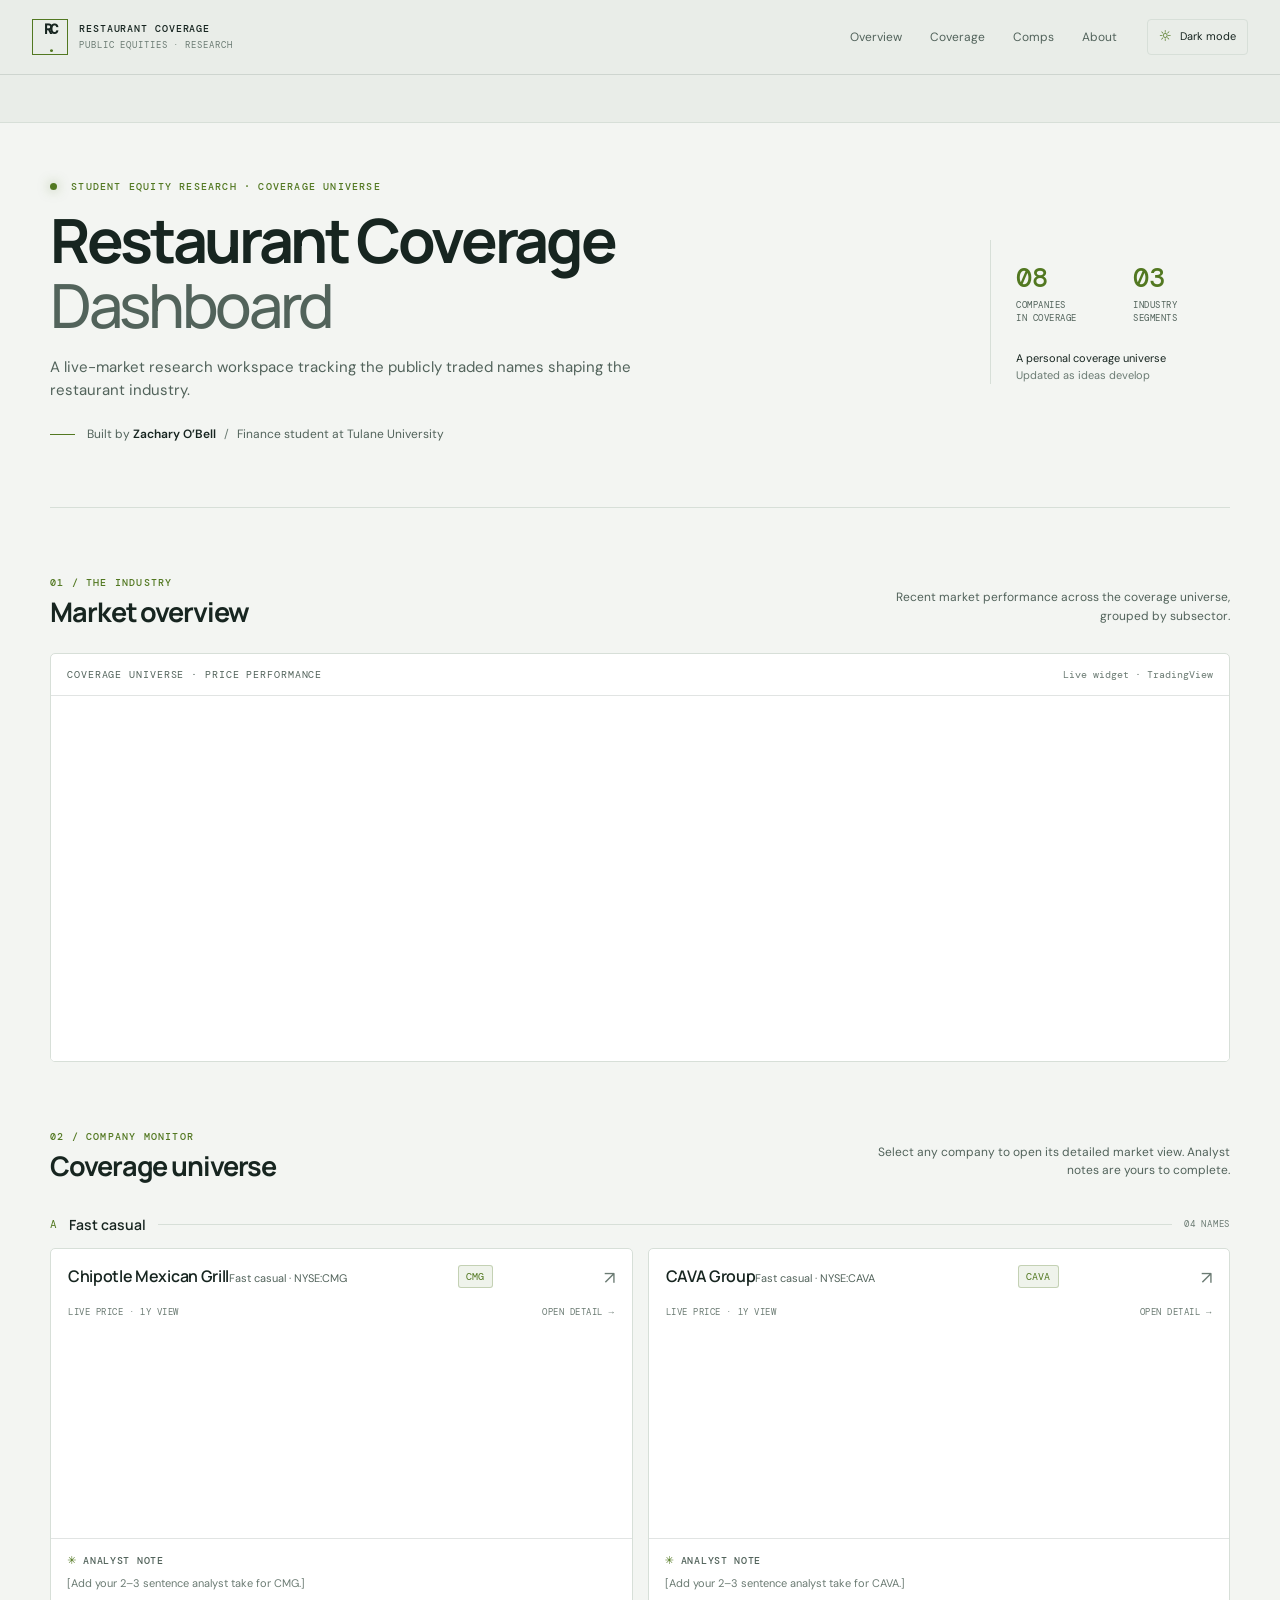
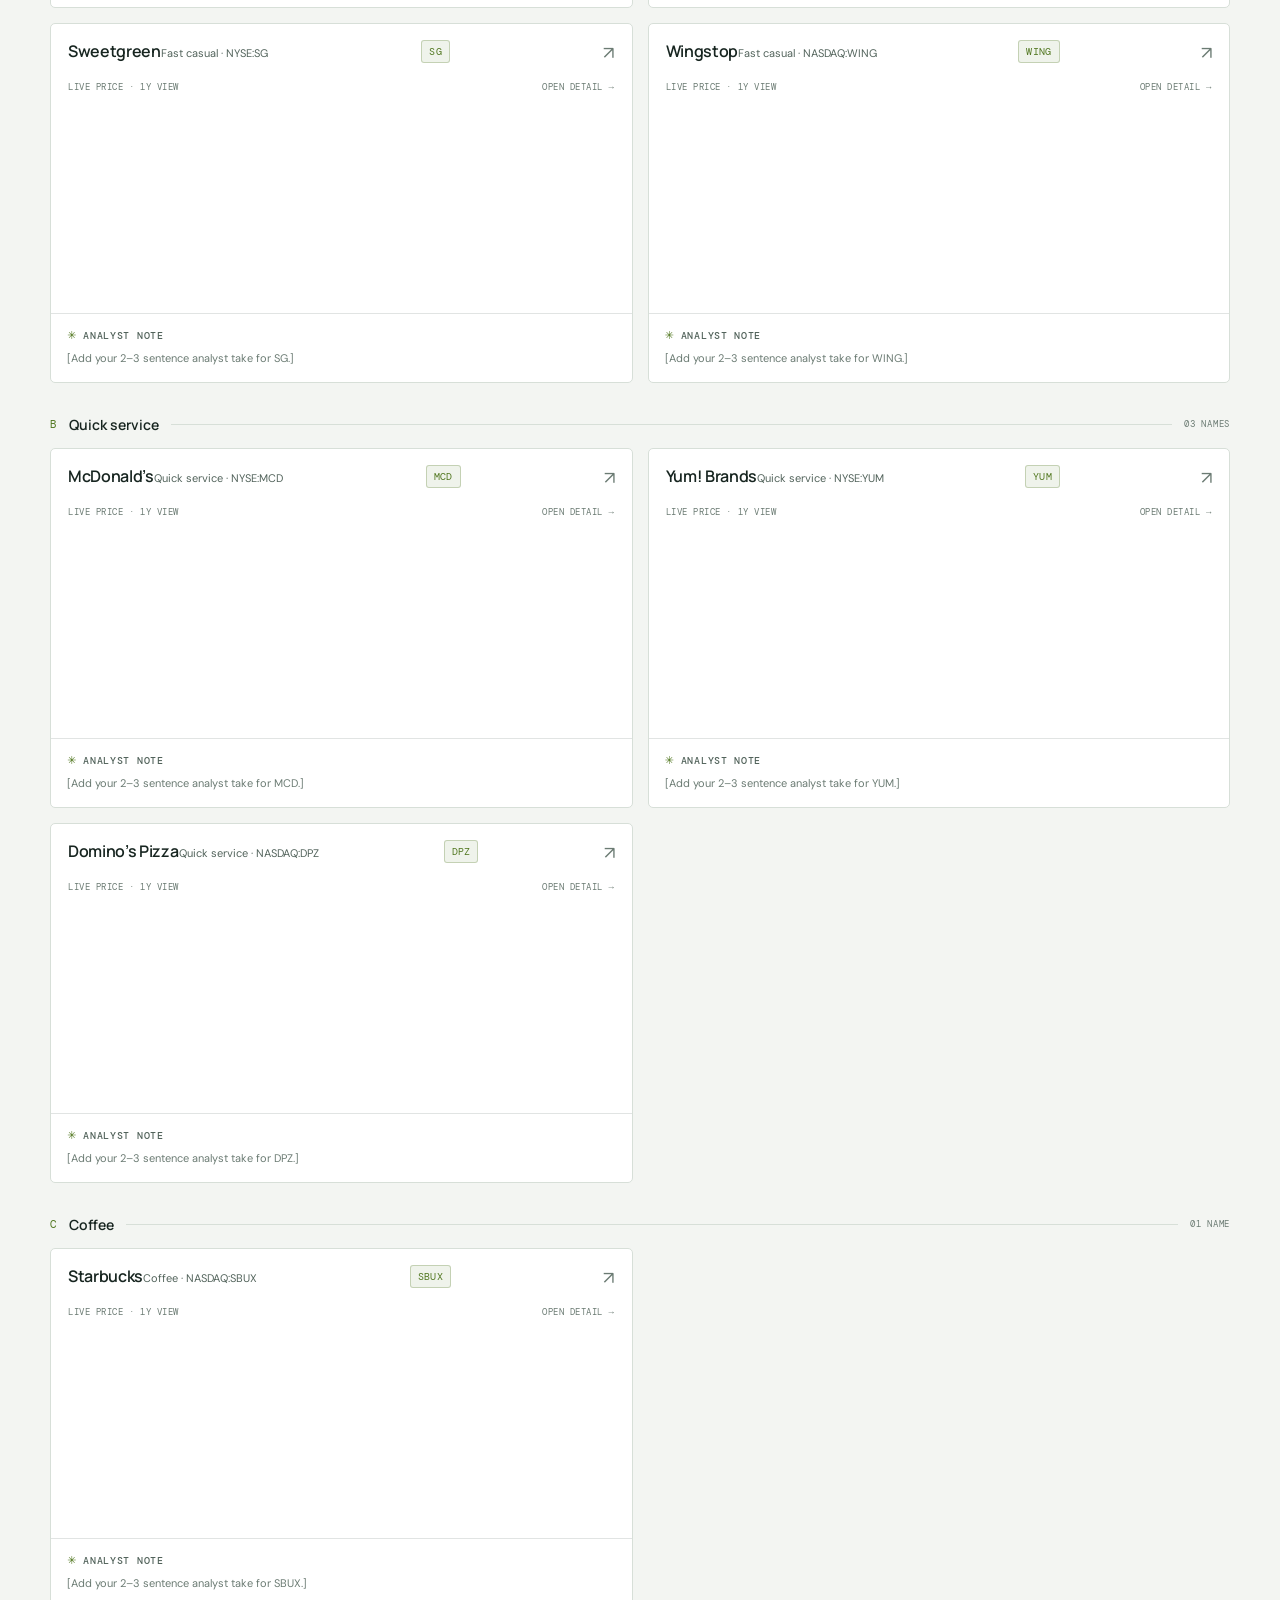
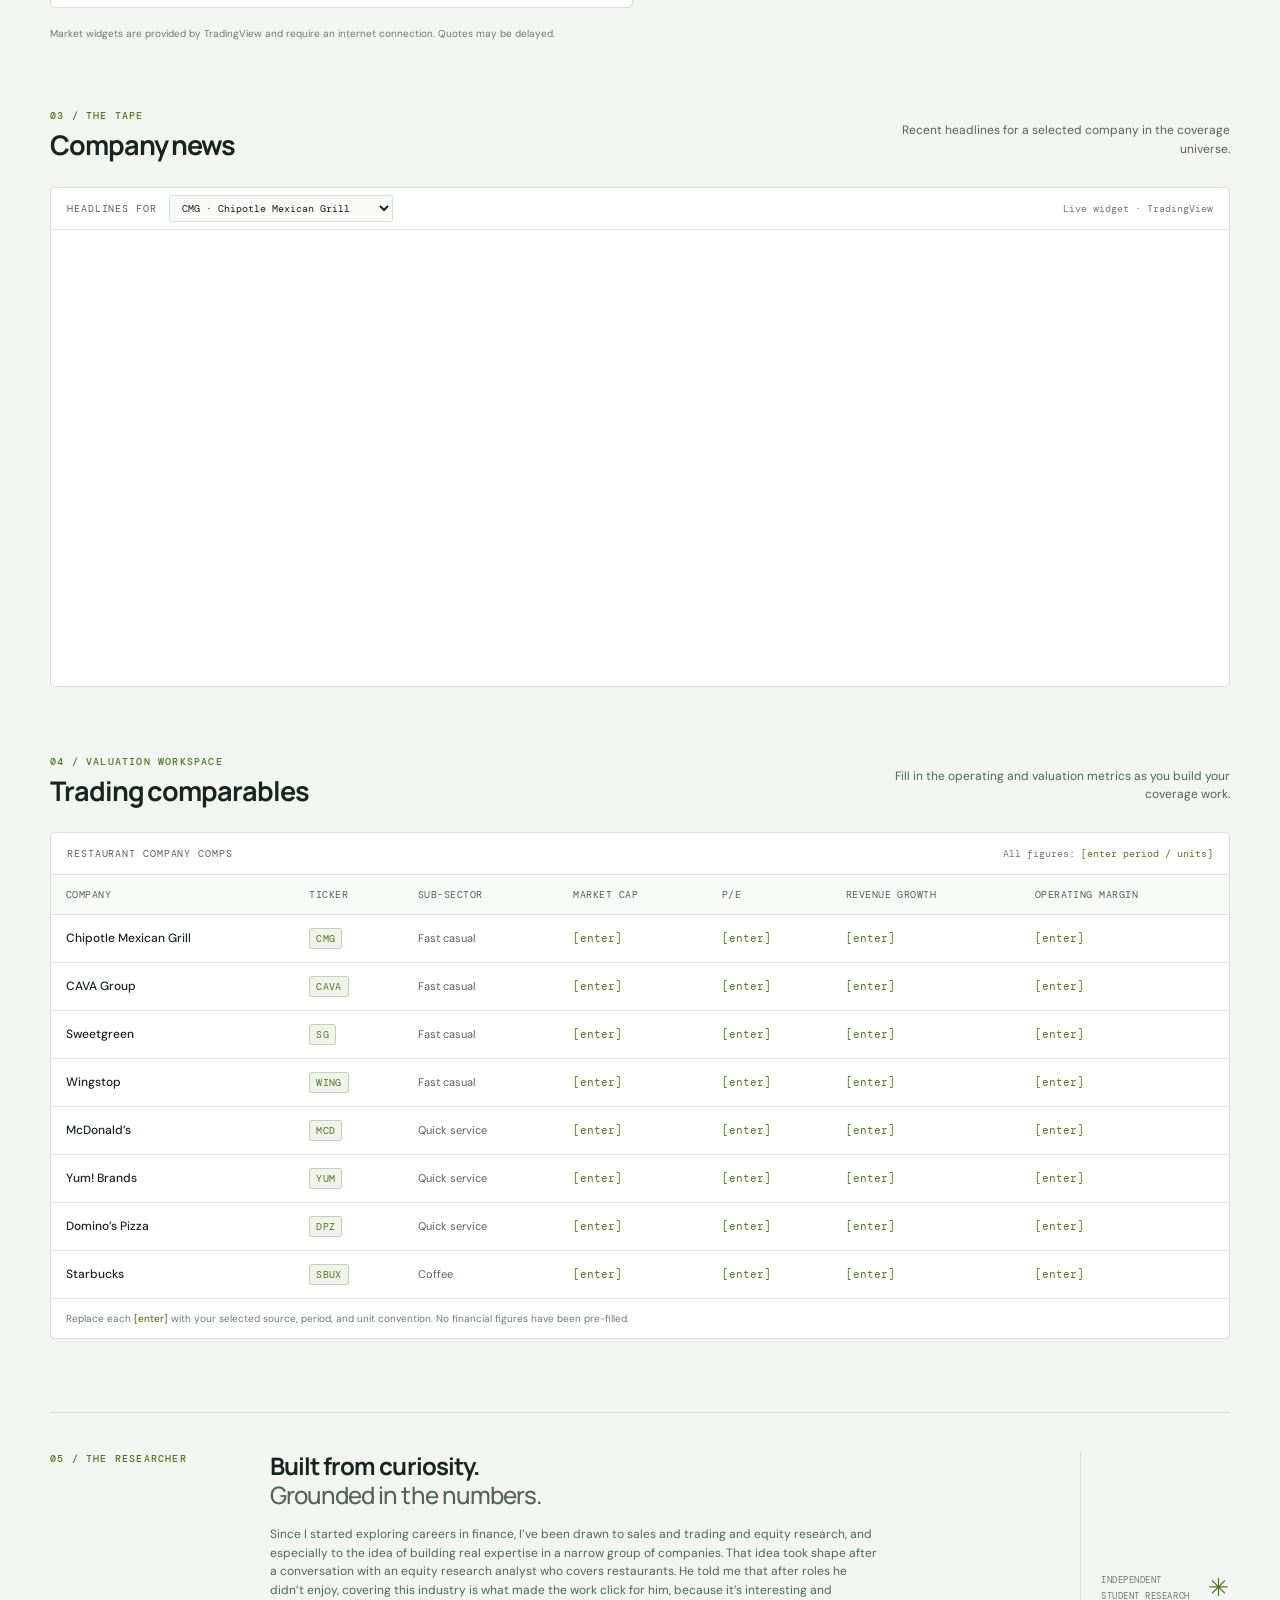
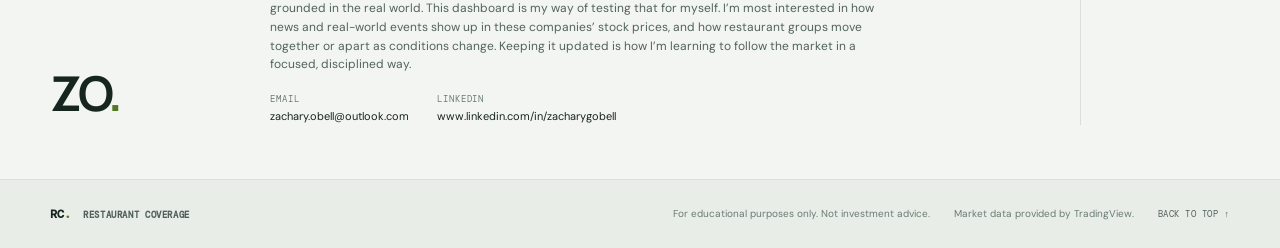
==== index.html @ 13f06a7a "Personalize about section in index.html Updated the about section with a personalized paragraph abou" ====
<!doctype html>
<html lang="en">
<head>
  <meta charset="utf-8">
  <meta name="viewport" content="width=device-width, initial-scale=1">
  <meta name="theme-color" content="#101a24">
  <meta name="description" content="A student-built equity research dashboard following publicly traded restaurant companies.">
  <title>Restaurant Coverage Dashboard | Zachary O'Bell</title>
  <link rel="preconnect" href="https://s3.tradingview.com" crossorigin>
  <link rel="preconnect" href="https://www.tradingview.com" crossorigin>
  <link rel="stylesheet" href="styles.css">
  <script src="script.js" defer></script>
</head>
<body>
  <a class="skip-link" href="#main">Skip to content</a>
  <header class="site-header">
    <div class="header-inner">
      <a class="brand" href="#top" aria-label="Restaurant Coverage Dashboard home">
        <span class="brand-mark" aria-hidden="true">RC<span>.</span></span>
        <span class="brand-copy"><strong>RESTAURANT COVERAGE</strong><small>PUBLIC EQUITIES · RESEARCH</small></span>
      </a>
      <nav class="header-nav" aria-label="Main navigation">
        <a href="#overview">Overview</a>
        <a href="#companies">Coverage</a>
        <a href="#comps">Comps</a>
        <a href="#about">About</a>
      </nav>
      <button class="theme-toggle" id="theme-toggle" type="button" aria-label="Switch to light mode" title="Switch color theme">
        <span class="theme-icon" aria-hidden="true">◐</span><span class="theme-label">Light mode</span>
      </button>
    </div>
    <div class="ticker-band" aria-label="Live market ticker">
      <div class="ticker-embed" id="ticker-tape"></div>
    </div>
  </header>

  <main id="main">
    <section class="hero page-shell" id="top" aria-labelledby="page-title">
      <div class="hero-copy">
        <p class="eyebrow"><span class="live-dot" aria-hidden="true"></span> STUDENT EQUITY RESEARCH · COVERAGE UNIVERSE</p>
        <h1 id="page-title">Restaurant Coverage<br><span>Dashboard</span></h1>
        <p class="hero-description">A live-market research workspace tracking the publicly traded names shaping the restaurant industry.</p>
        <div class="hero-byline"><span class="byline-rule" aria-hidden="true"></span><span>Built by <strong>Zachary O’Bell</strong> <span class="byline-separator">/</span> Finance student at Tulane University</span></div>
      </div>
      <div class="hero-aside" aria-label="Dashboard coverage summary">
        <div class="hero-stat"><span class="stat-value">08</span><span class="stat-label">COMPANIES<br>IN COVERAGE</span></div>
        <div class="hero-stat"><span class="stat-value">03</span><span class="stat-label">INDUSTRY<br>SEGMENTS</span></div>
        <div class="hero-note">A personal coverage universe<br><span>Updated as ideas develop</span></div>
      </div>
    </section>

    <section class="page-shell section-block" id="overview" aria-labelledby="overview-title">
      <div class="section-heading">
        <div><p class="eyebrow">01 / THE INDUSTRY</p><h2 id="overview-title">Market overview</h2></div>
        <p class="section-caption">Recent market performance across the coverage universe, grouped by subsector.</p>
      </div>
      <div class="panel overview-panel">
        <div class="panel-topline"><span class="panel-label">COVERAGE UNIVERSE · PRICE PERFORMANCE</span><span class="panel-meta">Live widget · TradingView</span></div>
        <div class="widget-slot overview-widget" id="market-overview" aria-label="Market performance by restaurant subsector"></div>
      </div>
    </section>

    <section class="page-shell section-block" id="companies" aria-labelledby="companies-title">
      <div class="section-heading">
        <div><p class="eyebrow">02 / COMPANY MONITOR</p><h2 id="companies-title">Coverage universe</h2></div>
        <p class="section-caption">Select any company to open its detailed market view. Analyst notes are yours to complete.</p>
      </div>
      <div class="subsector-heading"><span class="subsector-index">A</span><h3>Fast casual</h3><span class="subsector-line"></span><span class="subsector-count">04 NAMES</span></div>
      <div class="company-grid" id="fast-casual-grid" aria-label="Fast casual companies"></div>
      <div class="subsector-heading"><span class="subsector-index">B</span><h3>Quick service</h3><span class="subsector-line"></span><span class="subsector-count">03 NAMES</span></div>
      <div class="company-grid" id="quick-service-grid" aria-label="Quick service companies"></div>
      <div class="subsector-heading"><span class="subsector-index">C</span><h3>Coffee</h3><span class="subsector-line"></span><span class="subsector-count">01 NAME</span></div>
      <div class="company-grid coffee-grid" id="coffee-grid" aria-label="Coffee companies"></div>
      <p class="widget-disclosure">Market widgets are provided by TradingView and require an internet connection. Quotes may be delayed.</p>
    </section>

    <section class="page-shell section-block" id="news" aria-labelledby="news-title">
      <div class="section-heading">
        <div><p class="eyebrow">03 / THE TAPE</p><h2 id="news-title">Company news</h2></div>
        <p class="section-caption">Recent headlines for a selected company in the coverage universe.</p>
      </div>
      <div class="panel news-panel">
        <div class="panel-topline news-controls">
          <label for="news-symbol" class="panel-label">HEADLINES FOR</label>
          <select id="news-symbol" class="symbol-select" aria-label="Choose a company for news headlines"></select>
          <span class="panel-meta">Live widget · TradingView</span>
        </div>
        <div class="widget-slot news-widget" id="news-timeline" aria-label="Selected company news timeline"></div>
      </div>
    </section>

    <section class="page-shell section-block" id="comps" aria-labelledby="comps-title">
      <div class="section-heading">
        <div><p class="eyebrow">04 / VALUATION WORKSPACE</p><h2 id="comps-title">Trading comparables</h2></div>
        <p class="section-caption">Fill in the operating and valuation metrics as you build your coverage work.</p>
      </div>
      <div class="panel table-panel">
        <div class="panel-topline"><span class="panel-label">RESTAURANT COMPANY COMPS</span><span class="panel-meta">All figures: <strong>[enter period / units]</strong></span></div>
        <div class="table-scroll" tabindex="0" role="region" aria-label="Scrollable trading comparables table">
          <table>
            <caption class="visually-hidden">Restaurant coverage universe trading comparables. Metric cells are placeholders for the analyst to complete.</caption>
            <thead><tr><th scope="col">Company</th><th scope="col">Ticker</th><th scope="col">Sub-sector</th><th scope="col">Market cap</th><th scope="col">P/E</th><th scope="col">Revenue growth</th><th scope="col">Operating margin</th></tr></thead>
            <tbody>
              <tr><th scope="row">Chipotle Mexican Grill</th><td><span class="ticker-pill">CMG</span></td><td>Fast casual</td><td class="entry-cell">[enter]</td><td class="entry-cell">[enter]</td><td class="entry-cell">[enter]</td><td class="entry-cell">[enter]</td></tr>
              <tr><th scope="row">CAVA Group</th><td><span class="ticker-pill">CAVA</span></td><td>Fast casual</td><td class="entry-cell">[enter]</td><td class="entry-cell">[enter]</td><td class="entry-cell">[enter]</td><td class="entry-cell">[enter]</td></tr>
              <tr><th scope="row">Sweetgreen</th><td><span class="ticker-pill">SG</span></td><td>Fast casual</td><td class="entry-cell">[enter]</td><td class="entry-cell">[enter]</td><td class="entry-cell">[enter]</td><td class="entry-cell">[enter]</td></tr>
              <tr><th scope="row">Wingstop</th><td><span class="ticker-pill">WING</span></td><td>Fast casual</td><td class="entry-cell">[enter]</td><td class="entry-cell">[enter]</td><td class="entry-cell">[enter]</td><td class="entry-cell">[enter]</td></tr>
              <tr><th scope="row">McDonald’s</th><td><span class="ticker-pill">MCD</span></td><td>Quick service</td><td class="entry-cell">[enter]</td><td class="entry-cell">[enter]</td><td class="entry-cell">[enter]</td><td class="entry-cell">[enter]</td></tr>
              <tr><th scope="row">Yum! Brands</th><td><span class="ticker-pill">YUM</span></td><td>Quick service</td><td class="entry-cell">[enter]</td><td class="entry-cell">[enter]</td><td class="entry-cell">[enter]</td><td class="entry-cell">[enter]</td></tr>
              <tr><th scope="row">Domino’s Pizza</th><td><span class="ticker-pill">DPZ</span></td><td>Quick service</td><td class="entry-cell">[enter]</td><td class="entry-cell">[enter]</td><td class="entry-cell">[enter]</td><td class="entry-cell">[enter]</td></tr>
              <tr><th scope="row">Starbucks</th><td><span class="ticker-pill">SBUX</span></td><td>Coffee</td><td class="entry-cell">[enter]</td><td class="entry-cell">[enter]</td><td class="entry-cell">[enter]</td><td class="entry-cell">[enter]</td></tr>
            </tbody>
          </table>
        </div>
        <p class="table-footnote">Replace each <strong>[enter]</strong> with your selected source, period, and unit convention. No financial figures have been pre-filled.</p>
      </div>
    </section>

    <section class="page-shell section-block about-section" id="about" aria-labelledby="about-title">
      <div class="about-index"><p class="eyebrow">05 / THE RESEARCHER</p><span class="about-monogram" aria-hidden="true">ZO<span>.</span></span></div>
      <div class="about-copy">
        <h2 id="about-title">Built from curiosity.<br><span>Grounded in the numbers.</span></h2>
        <p class="about-text">Since I started exploring careers in finance, I’ve been drawn to sales and trading and equity research, and especially to the idea of building real expertise in a narrow group of companies. That idea took shape after a conversation with an equity research analyst who covers restaurants. He told me that after roles he didn’t enjoy, covering this industry is what made the work click for him, because it’s interesting and grounded in the real world. This dashboard is my way of testing that for myself. I’m most interested in how news and real-world events show up in these companies’ stock prices, and how restaurant groups move together or apart as conditions change. Keeping it updated is how I’m learning to follow the market in a focused, disciplined way.</p>
        <div class="contact-row"><div><span class="contact-label">EMAIL</span><span class="contact-value">zachary.obell@outlook.com</span></div><div><span class="contact-label">LINKEDIN</span><span class="contact-value">www.linkedin.com/in/zacharygobell</span></div></div>
      </div>
      <div class="about-aside"><span>INDEPENDENT<br>STUDENT RESEARCH</span><span class="aside-cross" aria-hidden="true">✳</span></div>
    </section>
  </main>

  <footer class="site-footer"><div class="page-shell footer-inner"><a class="footer-brand" href="#top">RC<span>.</span> <span>RESTAURANT COVERAGE</span></a><p>For educational purposes only. Not investment advice.</p><p>Market data provided by TradingView.</p><a class="back-top" href="#top">BACK TO TOP ↑</a></div></footer>

  <dialog class="company-dialog" id="company-dialog" aria-labelledby="dialog-title">
    <div class="dialog-header"><div><p class="eyebrow" id="dialog-eyebrow">COMPANY DETAIL</p><h2 id="dialog-title">Company detail</h2><p class="dialog-subtitle" id="dialog-subtitle"></p></div><button class="dialog-close" id="dialog-close" type="button" aria-label="Close company details">×</button></div>
    <div class="dialog-content"><section class="dialog-chart panel" aria-label="Advanced chart"><div class="panel-topline"><span class="panel-label">ADVANCED CHART</span><span class="panel-meta">TradingView</span></div><div class="widget-slot" id="detail-chart"></div></section>
      <div class="detail-widget-grid"><section class="panel detail-panel" aria-label="Company profile"><div class="panel-topline"><span class="panel-label">COMPANY PROFILE</span></div><div class="widget-slot" id="detail-profile"></div></section><section class="panel detail-panel" aria-label="Fundamental data"><div class="panel-topline"><span class="panel-label">FUNDAMENTAL DATA</span></div><div class="widget-slot" id="detail-fundamentals"></div></section></div>
      <section class="analyst-note detail-note"><div class="note-heading"><span class="note-icon" aria-hidden="true">✳</span><h3>Analyst note</h3></div><p class="detail-note-text">[Your 2–3 sentence analyst take will appear here. Replace this placeholder in the company card template in script.js.]</p></section>
    </div>
  </dialog>
</body>
</html>
---- styles.css ----
@import url('https://fonts.googleapis.com/css2?family=DM+Mono:wght@400;500&family=DM+Sans:wght@400;500;600;700&family=Manrope:wght@400;500;600;700;800&display=swap');

:root {
  color-scheme: dark;
  --page: #101a24;
  --page-deep: #0c141c;
  --surface: #172430;
  --surface-raised: #1b2a37;
  --surface-soft: #1d2b37;
  --line: #2a3a47;
  --line-soft: rgba(159, 179, 193, .15);
  --text: #e8edf0;
  --muted: #9aabb7;
  --faint: #71838f;
  --accent: #c4e27a;
  --accent-ink: #17200c;
  --teal: #7dc8b6;
  --shadow: 0 18px 50px rgba(0,0,0,.2);
  --mono: 'DM Mono', ui-monospace, SFMono-Regular, Menlo, monospace;
  --sans: 'DM Sans', system-ui, sans-serif;
  --display: 'Manrope', var(--sans);
}
:root[data-theme='light'] {
  color-scheme: light;
  --page: #f3f5f2;
  --page-deep: #e9ede8;
  --surface: #ffffff;
  --surface-raised: #f8faf8;
  --surface-soft: #eef2ed;
  --line: #d7dfd8;
  --line-soft: rgba(47, 68, 61, .14);
  --text: #172520;
  --muted: #52635b;
  --faint: #6b7b73;
  --accent: #527821;
  --accent-ink: #fff;
  --teal: #2f7867;
  --shadow: 0 16px 40px rgba(32, 50, 39, .09);
}
* { box-sizing: border-box; }
html { scroll-behavior: smooth; scroll-padding-top: 85px; }
body { margin: 0; background: var(--page); color: var(--text); font-family: var(--sans); font-size: 15px; line-height: 1.55; -webkit-font-smoothing: antialiased; transition: background-color .22s ease, color .22s ease; }
a { color: inherit; }
button, select { font: inherit; }
button:focus-visible, a:focus-visible, select:focus-visible, .table-scroll:focus-visible { outline: 2px solid var(--accent); outline-offset: 3px; }
.skip-link { position: fixed; z-index: 20; top: 8px; left: 8px; padding: 10px 14px; transform: translateY(-150%); background: var(--accent); color: var(--accent-ink); border-radius: 4px; }
.skip-link:focus { transform: none; }
.page-shell { width: min(1180px, calc(100% - 64px)); margin-inline: auto; }
.site-header { position: relative; z-index: 2; background: var(--page-deep); border-bottom: 1px solid var(--line); }
.header-inner { width: min(1320px, calc(100% - 64px)); height: 74px; margin: auto; display: flex; align-items: center; gap: 30px; }
.brand { display: flex; align-items: center; gap: 11px; text-decoration: none; min-width: 240px; }
.brand-mark { display: grid; place-items: center; width: 36px; height: 36px; border: 1px solid var(--accent); color: var(--text); font: 700 14px var(--mono); letter-spacing: -2px; }
.brand-mark span, .footer-brand > span:first-child { color: var(--accent); }
.brand-copy { display: grid; gap: 2px; font-family: var(--mono); font-size: 10px; letter-spacing: .09em; }
.brand-copy strong { font-weight: 500; color: var(--text); }
.brand-copy small { color: var(--faint); font-size: 9px; }
.header-nav { margin-left: auto; display: flex; align-items: center; gap: 28px; }
.header-nav a { text-decoration: none; color: var(--muted); font-size: 12px; transition: color .18s; }
.header-nav a:hover { color: var(--accent); }
.theme-toggle { display: inline-flex; align-items: center; gap: 8px; border: 1px solid var(--line); background: transparent; color: var(--text); border-radius: 4px; padding: 8px 11px; font-size: 11px; cursor: pointer; white-space: nowrap; }
.theme-toggle:hover { border-color: var(--accent); }
.theme-icon { color: var(--accent); font-size: 15px; line-height: 1; }
.ticker-band { min-height: 48px; border-top: 1px solid var(--line-soft); overflow: hidden; }
.ticker-embed { width: min(1320px, 100%); min-height: 46px; margin: auto; }
.hero { min-height: 385px; display: flex; align-items: center; justify-content: space-between; gap: 45px; padding-block: 55px 61px; border-bottom: 1px solid var(--line); }
.hero-copy { max-width: 710px; }
.eyebrow { margin: 0 0 14px; color: var(--accent); font: 500 10px var(--mono); letter-spacing: .12em; }
.live-dot { display: inline-block; width: 7px; height: 7px; margin-right: 7px; border-radius: 50%; background: var(--accent); box-shadow: 0 0 12px color-mix(in srgb, var(--accent) 50%, transparent); }
h1, h2, h3, p { margin-top: 0; }
h1 { margin-bottom: 18px; font: 700 clamp(38px, 5vw, 61px)/1.07 var(--display); letter-spacing: -.055em; }
h1 span, .about-copy h2 span { color: var(--muted); font-weight: 500; }
.hero-description { max-width: 590px; margin-bottom: 23px; color: var(--muted); font-size: 15px; }
.hero-byline { display: flex; align-items: center; gap: 12px; color: var(--muted); font-size: 12px; }
.hero-byline strong { color: var(--text); font-weight: 600; }
.byline-rule { width: 25px; height: 1px; background: var(--accent); }
.byline-separator { padding-inline: 5px; color: var(--faint); }
.hero-aside { width: 240px; flex: 0 0 240px; display: grid; grid-template-columns: 1fr 1fr; gap: 18px 20px; padding: 20px 0 0 25px; border-left: 1px solid var(--line); }
.hero-stat { display: grid; gap: 4px; }
.stat-value { font: 500 27px var(--mono); color: var(--accent); }
.stat-label { color: var(--muted); font: 9px/1.5 var(--mono); letter-spacing: .06em; }
.hero-note { grid-column: 1 / -1; margin-top: 6px; color: var(--text); font-size: 11px; }
.hero-note span { color: var(--faint); }
.section-block { padding-block: 68px 0; }
.section-heading { display: flex; justify-content: space-between; align-items: end; gap: 30px; margin-bottom: 25px; }
.section-heading .eyebrow { margin-bottom: 7px; }
h2 { margin-bottom: 0; font: 700 27px/1.2 var(--display); letter-spacing: -.04em; }
.section-caption { max-width: 380px; margin: 0 0 3px; color: var(--muted); font-size: 12px; text-align: right; }
.panel { background: var(--surface); border: 1px solid var(--line); border-radius: 5px; overflow: hidden; }
.panel-topline { min-height: 42px; display: flex; align-items: center; justify-content: space-between; gap: 12px; padding: 0 16px; border-bottom: 1px solid var(--line-soft); }
.panel-label { color: var(--muted); font: 10px var(--mono); letter-spacing: .09em; }
.panel-meta { color: var(--faint); font: 10px var(--mono); }
.panel-meta strong { color: var(--accent); font-weight: 400; }
.widget-slot { min-width: 0; background: var(--surface); }
.overview-widget { min-height: 365px; }
.tradingview-widget-container { width: 100%; }
.tradingview-widget-container__widget { width: 100%; }
.subsector-heading { display: flex; align-items: center; gap: 12px; margin: 32px 0 14px; }
.subsector-heading h3 { margin: 0; font: 600 14px var(--display); }
.subsector-index { color: var(--accent); font: 11px var(--mono); }
.subsector-line { height: 1px; flex: 1; background: var(--line); }
.subsector-count { color: var(--faint); font: 9px var(--mono); letter-spacing: .08em; }
.company-grid { display: grid; grid-template-columns: repeat(2, minmax(0, 1fr)); gap: 15px; }
.company-card { min-width: 0; background: var(--surface); border: 1px solid var(--line); border-radius: 5px; transition: border-color .2s, transform .2s, box-shadow .2s; }
.company-card:hover { border-color: color-mix(in srgb, var(--accent) 55%, var(--line)); transform: translateY(-2px); box-shadow: var(--shadow); }
.company-open { display: block; width: 100%; padding: 16px 17px 0; border: 0; background: transparent; color: inherit; text-align: left; cursor: pointer; }
.card-head { display: flex; align-items: start; justify-content: space-between; gap: 14px; }
.company-name { margin: 0 0 4px; font: 600 16px var(--display); letter-spacing: -.02em; }
.card-meta { color: var(--muted); font-size: 11px; }
.ticker-pill { display: inline-flex; padding: 4px 7px; color: var(--accent); background: color-mix(in srgb, var(--accent) 9%, transparent); border: 1px solid color-mix(in srgb, var(--accent) 27%, transparent); border-radius: 3px; font: 10px var(--mono); letter-spacing: .03em; }
.card-chevron { color: var(--faint); font-size: 18px; transition: color .15s, transform .15s; }
.company-open:hover .card-chevron { color: var(--accent); transform: translateX(3px); }
.card-chart-label { display: flex; justify-content: space-between; margin: 13px 0 0; color: var(--faint); font: 9px var(--mono); letter-spacing: .06em; }
.mini-chart { height: 220px; padding: 0 8px; }
.mini-chart .tradingview-widget-container,
.mini-chart .tradingview-widget-container__widget { width: 100%; height: 100%; }
@media (max-width: 640px) { .mini-chart { height: 200px !important; } }
.analyst-note { padding: 13px 16px 15px; border-top: 1px solid var(--line-soft); }
.note-heading { display: flex; align-items: center; gap: 7px; margin-bottom: 6px; }
.note-heading h3 { margin: 0; color: var(--muted); font: 500 10px var(--mono); letter-spacing: .07em; text-transform: uppercase; }
.note-icon { color: var(--accent); font-size: 11px; }
.analyst-note p { margin: 0; color: var(--faint); font-size: 11px; line-height: 1.55; }
.coffee-grid { grid-template-columns: minmax(0, calc((100% - 15px) / 2)); }
.widget-disclosure { margin: 18px 0 0; color: var(--faint); font-size: 10px; }
.news-panel { min-height: 500px; }
.news-controls { justify-content: flex-start; }
.symbol-select { padding: 5px 26px 5px 8px; border: 1px solid var(--line); border-radius: 3px; color: var(--text); background: var(--surface-raised); font: 10px var(--mono); }
.news-controls .panel-meta { margin-left: auto; }
.news-widget { min-height: 450px; }
.table-panel { overflow: hidden; }
.table-scroll { overflow-x: auto; overscroll-behavior-inline: contain; }
table { width: 100%; min-width: 820px; border-collapse: collapse; text-align: left; }
thead { background: var(--surface-raised); }
th, td { padding: 13px 15px; border-bottom: 1px solid var(--line-soft); white-space: nowrap; }
thead th { color: var(--muted); font: 10px var(--mono); letter-spacing: .045em; text-transform: uppercase; }
tbody th { font-size: 12px; font-weight: 500; }
tbody td { color: var(--muted); font-size: 11px; }
tbody tr:last-child th, tbody tr:last-child td { border-bottom: 0; }
tbody tr:hover { background: color-mix(in srgb, var(--accent) 4%, transparent); }
td .ticker-pill { padding: 3px 6px; }
.entry-cell { color: var(--accent) !important; font: 11px var(--mono) !important; }
.table-footnote { margin: 0; padding: 12px 15px; border-top: 1px solid var(--line-soft); color: var(--faint); font-size: 10px; }
.table-footnote strong { color: var(--accent); font-weight: 500; }
.about-section { display: grid; grid-template-columns: 180px minmax(0, 1fr) 150px; align-items: center; gap: 40px; margin-top: 73px; padding-block: 39px 54px; border-top: 1px solid var(--line); }
.about-index { align-self: stretch; display: flex; flex-direction: column; justify-content: space-between; }
.about-index .eyebrow { white-space: nowrap; }
.about-monogram { color: var(--text); font: 700 48px var(--display); letter-spacing: -.08em; }
.about-monogram span { color: var(--accent); }
.about-copy h2 { margin: 0 0 15px; font-size: 24px; }
.about-text { max-width: 610px; margin-bottom: 19px; color: var(--muted); font-size: 12px; }
.contact-row { display: flex; flex-wrap: wrap; gap: 28px; }
.contact-row > div { display: grid; gap: 3px; }
.contact-label { color: var(--faint); font: 9px var(--mono); letter-spacing: .1em; }
.contact-value { color: var(--text); font-size: 11px; }
.about-aside { display: flex; align-items: center; justify-content: space-between; gap: 10px; height: 100%; padding-left: 20px; border-left: 1px solid var(--line); color: var(--faint); font: 9px/1.7 var(--mono); letter-spacing: .06em; }
.aside-cross { color: var(--accent); font-size: 25px; }
.site-footer { background: var(--page-deep); border-top: 1px solid var(--line); }
.footer-inner { min-height: 68px; display: flex; align-items: center; gap: 24px; }
.footer-inner p { margin: 0; color: var(--faint); font-size: 10px; }
.footer-brand { margin-right: auto; color: var(--text); text-decoration: none; font: 600 12px var(--mono); }
.footer-brand > span:last-child { margin-left: 5px; color: var(--muted); font-size: 9px; letter-spacing: .07em; }
.back-top { color: var(--muted); text-decoration: none; font: 9px var(--mono); letter-spacing: .06em; }
.back-top:hover { color: var(--accent); }
.company-dialog { width: min(1100px, calc(100% - 32px)); max-width: none; max-height: min(92vh, 1050px); padding: 0; border: 1px solid var(--line); border-radius: 7px; color: var(--text); background: var(--page); box-shadow: 0 30px 100px rgba(0,0,0,.55); }
.company-dialog::backdrop { background: rgba(4, 9, 13, .78); backdrop-filter: blur(3px); }
.dialog-header { position: sticky; top: 0; z-index: 2; display: flex; justify-content: space-between; align-items: start; padding: 22px 25px 17px; background: var(--page-deep); border-bottom: 1px solid var(--line); }
.dialog-header .eyebrow { margin-bottom: 5px; }
.dialog-header h2 { font-size: 23px; }
.dialog-subtitle { margin: 4px 0 0; color: var(--muted); font-size: 11px; }
.dialog-close { width: 34px; height: 34px; border: 1px solid var(--line); border-radius: 4px; background: transparent; color: var(--text); font-size: 23px; cursor: pointer; }
.dialog-close:hover { color: var(--accent); border-color: var(--accent); }
.dialog-content { padding: 18px 22px 25px; }
.dialog-chart { margin-bottom: 14px; }
.dialog-chart .widget-slot { min-height: 500px; }
.detail-widget-grid { display: grid; grid-template-columns: 1fr 1fr; gap: 14px; }
.detail-panel { min-height: 320px; }
.detail-panel .widget-slot { min-height: 275px; }
.detail-note { margin-top: 14px; background: var(--surface); border: 1px solid var(--line); border-radius: 4px; }
.visually-hidden { position: absolute !important; width: 1px; height: 1px; padding: 0; margin: -1px; overflow: hidden; clip: rect(0,0,0,0); white-space: nowrap; border: 0; }
@media (max-width: 800px) {
  .header-inner { width: calc(100% - 36px); gap: 14px; }
  .brand { min-width: auto; }
  .header-nav { gap: 15px; }
  .header-nav a { font-size: 11px; }
  .theme-label { display: none; }
  .hero { min-height: 340px; }
  .hero-aside { width: 190px; flex-basis: 190px; padding-left: 17px; }
  .about-section { grid-template-columns: 130px minmax(0, 1fr); gap: 25px; }
  .about-aside { display: none; }
  .footer-inner { flex-wrap: wrap; gap: 8px 18px; padding-block: 15px; }
  .footer-brand { flex-basis: 100%; }
}
@media (max-width: 580px) {
  html { scroll-padding-top: 20px; }
  .page-shell { width: calc(100% - 36px); }
  .header-inner { height: auto; min-height: 67px; flex-wrap: wrap; padding-block: 11px; }
  .brand-copy { font-size: 9px; }
  .brand-copy small { font-size: 8px; }
  .header-nav { order: 3; width: 100%; margin: 0; justify-content: space-between; gap: 8px; }
  .header-nav a { font-size: 10px; }
  .theme-toggle { margin-left: auto; padding: 7px 9px; }
  .ticker-band { min-height: 44px; }
  .hero { display: block; padding-block: 46px 38px; }
  .hero-description { font-size: 13px; }
  .hero-byline { align-items: start; font-size: 10px; }
  .hero-aside { width: 100%; display: flex; align-items: center; gap: 26px; margin-top: 29px; padding: 15px 0 0; border-left: 0; border-top: 1px solid var(--line); }
  .stat-value { font-size: 22px; }
  .stat-label { font-size: 8px; }
  .hero-note { margin: 0 0 0 auto; text-align: right; font-size: 10px; }
  .section-block { padding-top: 51px; }
  .section-heading { display: block; margin-bottom: 19px; }
  .section-heading h2 { font-size: 24px; }
  .section-caption { margin-top: 9px; text-align: left; font-size: 11px; }
  .panel-topline { padding-inline: 11px; }
  .panel-meta { font-size: 9px; }
  .overview-widget { min-height: 330px; }
  .company-grid { grid-template-columns: minmax(0, 1fr); gap: 12px; }
  .coffee-grid { grid-template-columns: minmax(0, 1fr); }
  .subsector-heading { margin-top: 26px; }
  .company-open { padding-inline: 13px; }
  .analyst-note { padding-inline: 13px; }
  .news-controls { flex-wrap: wrap; padding-block: 8px; }
  .news-controls .panel-meta { display: none; }
  .about-section { grid-template-columns: 1fr; gap: 13px; margin-top: 54px; padding-top: 29px; }
  .about-index { display: block; }
  .about-monogram { display: none; }
  .about-copy h2 { font-size: 22px; }
  .contact-row { gap: 20px; }
  .footer-inner { width: calc(100% - 36px); }
  .footer-inner p { flex-basis: 100%; }
  .back-top { margin-top: 5px; }
  .dialog-header { padding: 16px; }
  .dialog-content { padding: 12px; }
  .dialog-chart .widget-slot { min-height: 420px; }
  .detail-widget-grid { grid-template-columns: 1fr; }
  .detail-panel { min-height: 280px; }
}
@media (prefers-reduced-motion: reduce) {
  *, *::before, *::after { scroll-behavior: auto !important; animation-duration: .01ms !important; animation-iteration-count: 1 !important; transition-duration: .01ms !important; }
}
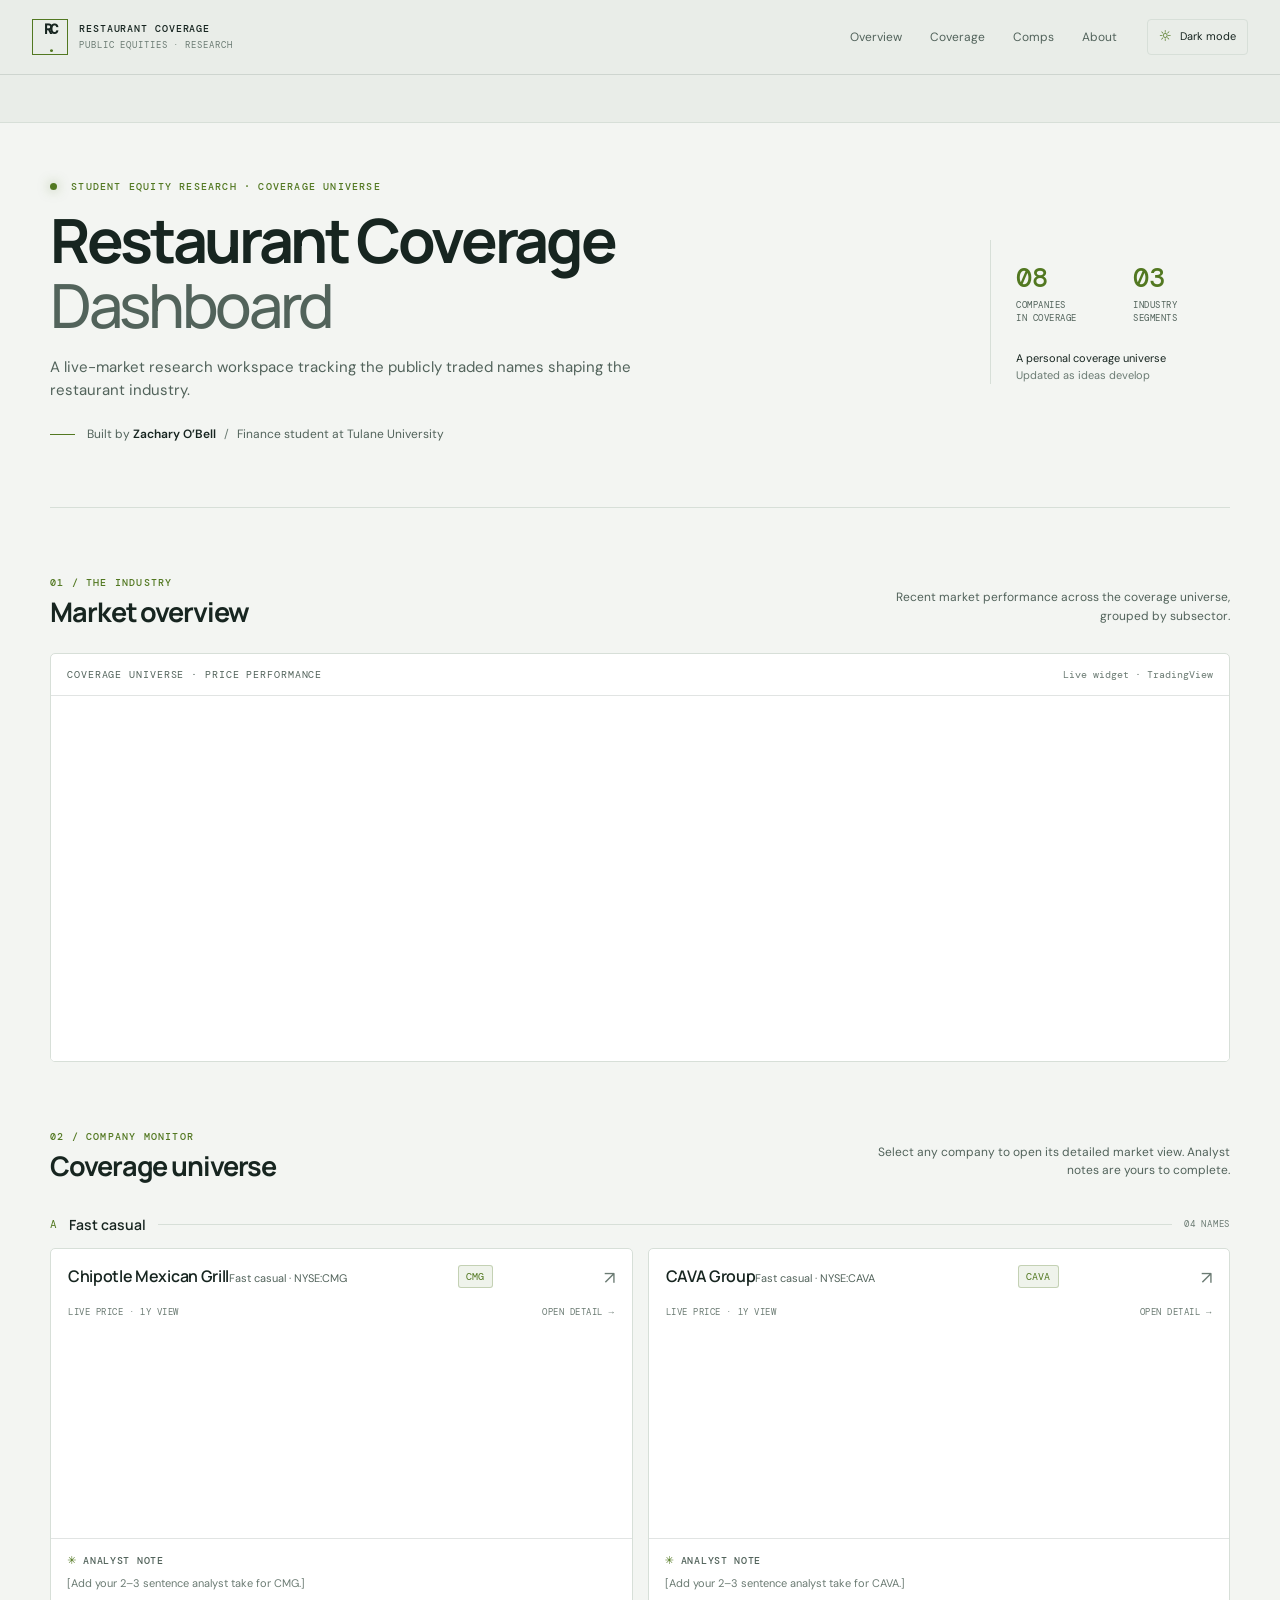
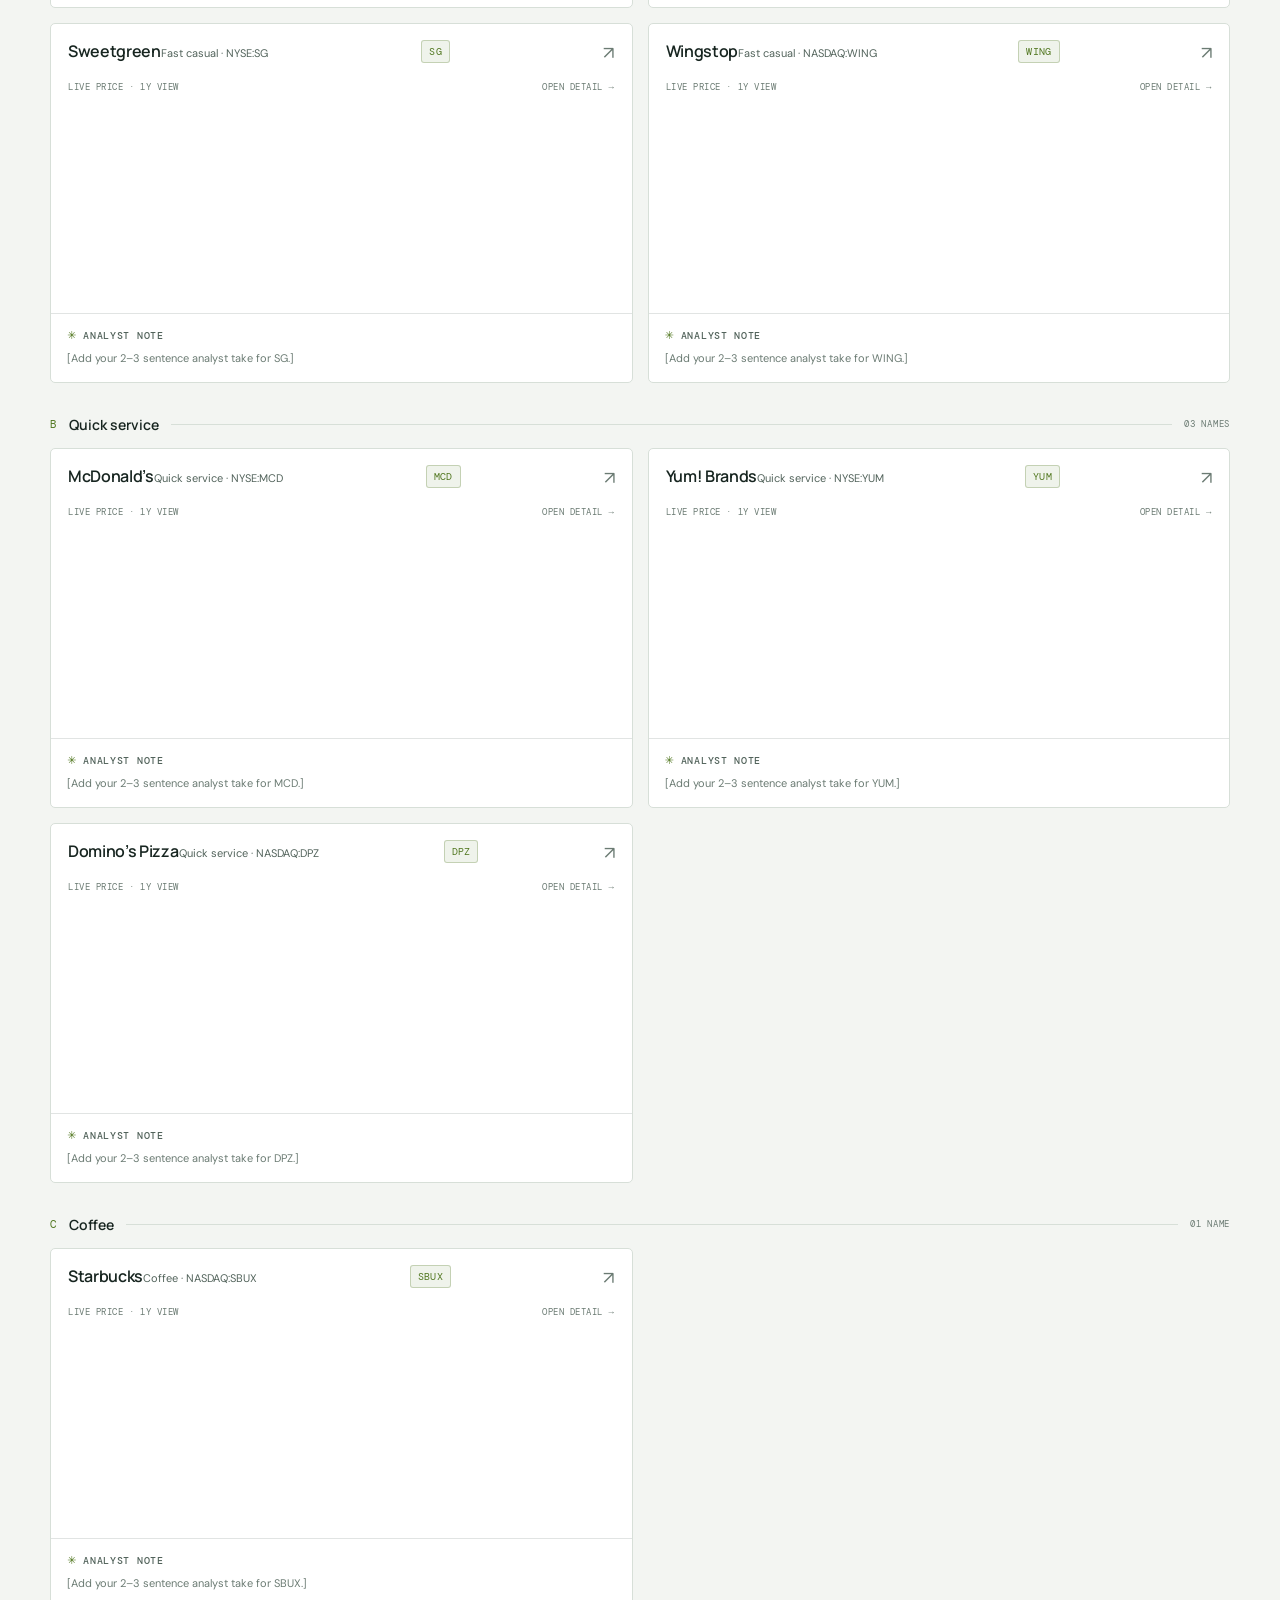
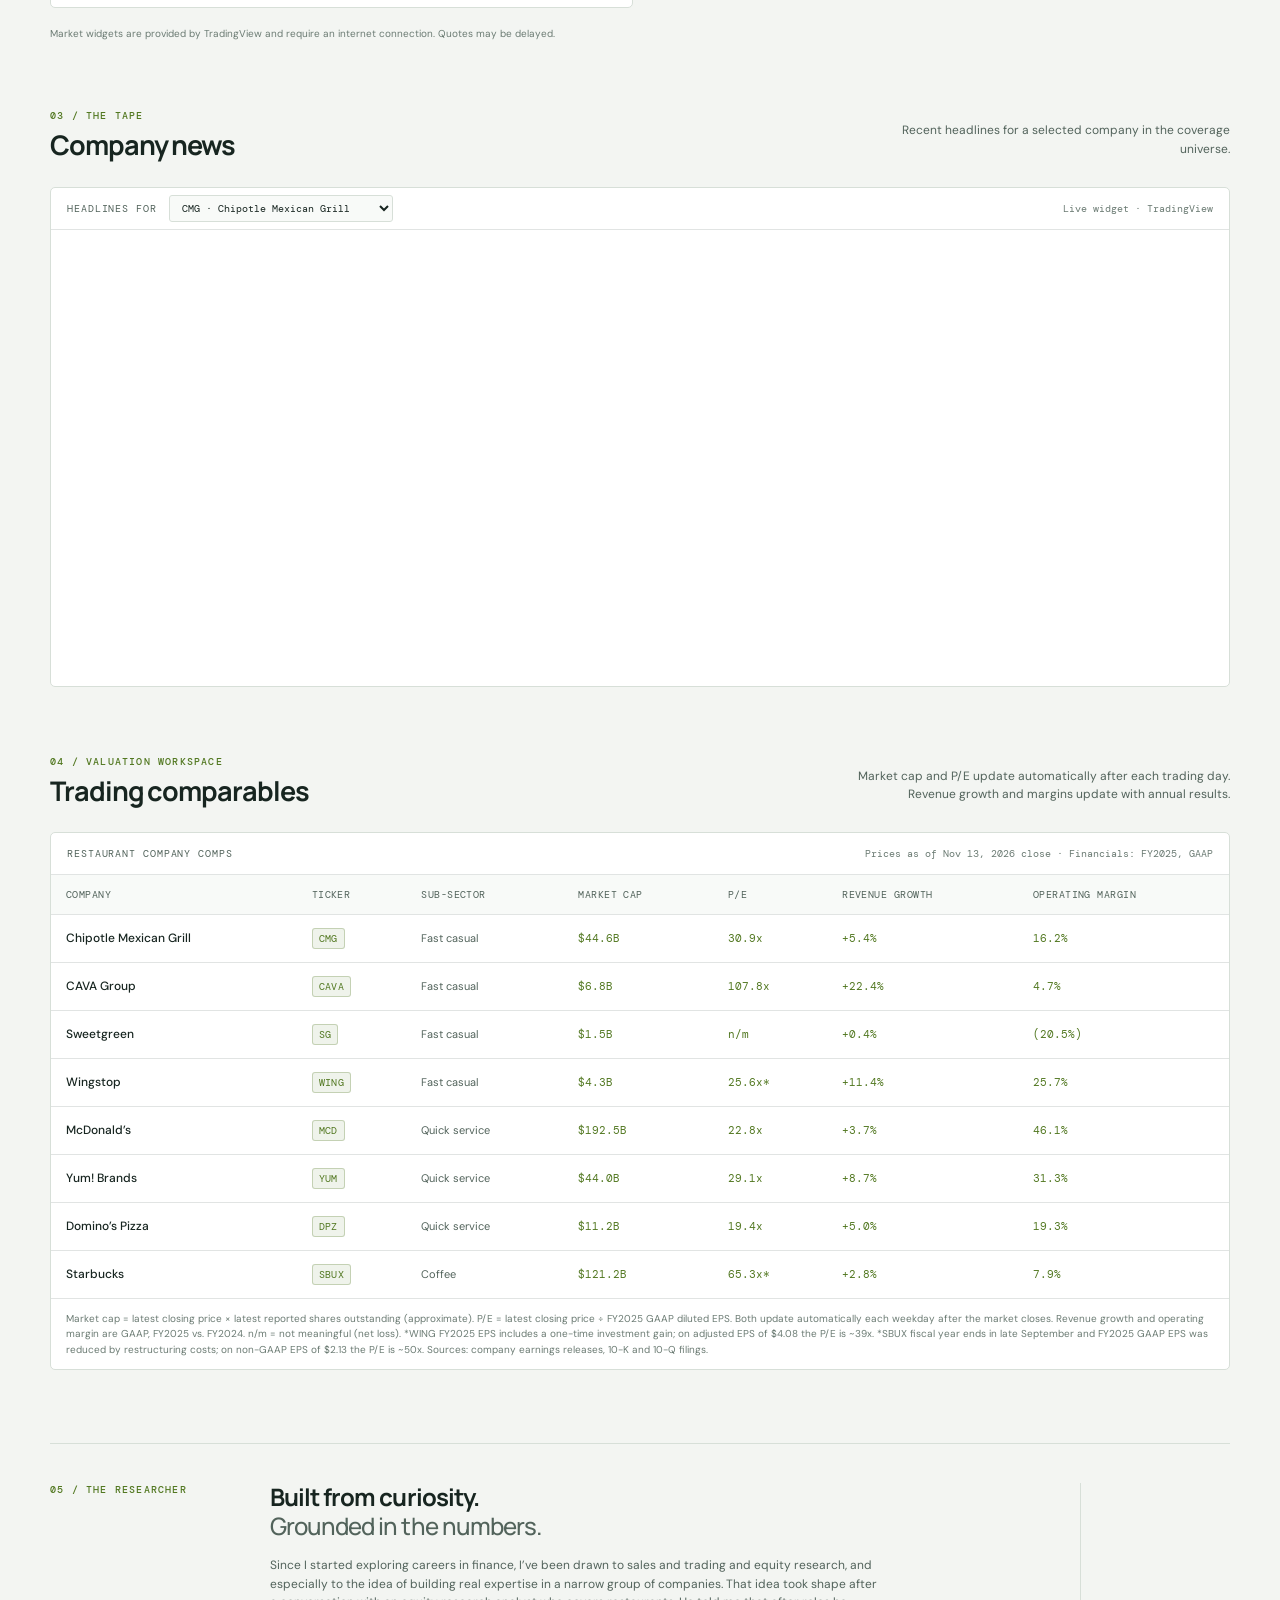
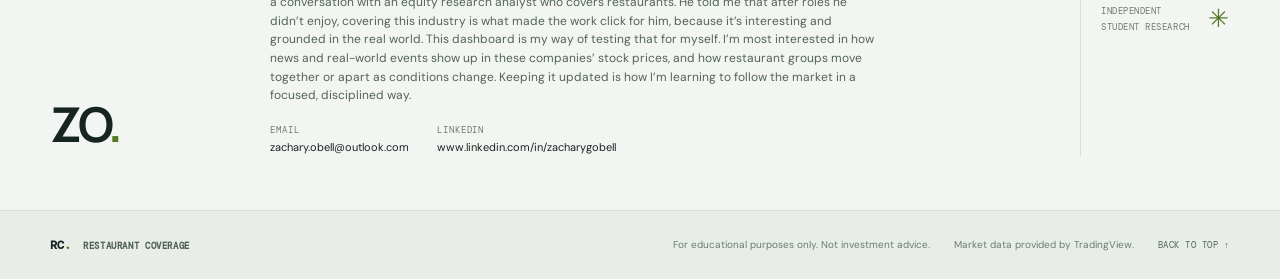
==== commit ee5d0aa6: "Revise trading comparables and update footnote Updated trading comparables section with market cap a" ====
--- a/index.html
+++ b/index.html
@@ -92,27 +92,27 @@
     <section class="page-shell section-block" id="comps" aria-labelledby="comps-title">
       <div class="section-heading">
         <div><p class="eyebrow">04 / VALUATION WORKSPACE</p><h2 id="comps-title">Trading comparables</h2></div>
-        <p class="section-caption">Fill in the operating and valuation metrics as you build your coverage work.</p>
+        <p class="section-caption">Market cap and P/E update automatically after each trading day. Revenue growth and margins update with annual results.</p>
       </div>
       <div class="panel table-panel">
-        <div class="panel-topline"><span class="panel-label">RESTAURANT COMPANY COMPS</span><span class="panel-meta">All figures: <strong>[enter period / units]</strong></span></div>
+        <div class="panel-topline"><span class="panel-label">RESTAURANT COMPANY COMPS</span><span class="panel-meta" id="comps-asof">Prices as of Nov 13, 2026 close · Financials: FY2025, GAAP</span></div>
         <div class="table-scroll" tabindex="0" role="region" aria-label="Scrollable trading comparables table">
-          <table>
-            <caption class="visually-hidden">Restaurant coverage universe trading comparables. Metric cells are placeholders for the analyst to complete.</caption>
+          <table id="comps-table">
+            <caption class="visually-hidden">Restaurant coverage universe trading comparables. Market cap and P/E update each weekday from the latest closing price.</caption>
             <thead><tr><th scope="col">Company</th><th scope="col">Ticker</th><th scope="col">Sub-sector</th><th scope="col">Market cap</th><th scope="col">P/E</th><th scope="col">Revenue growth</th><th scope="col">Operating margin</th></tr></thead>
             <tbody>
-              <tr><th scope="row">Chipotle Mexican Grill</th><td><span class="ticker-pill">CMG</span></td><td>Fast casual</td><td class="entry-cell">[enter]</td><td class="entry-cell">[enter]</td><td class="entry-cell">[enter]</td><td class="entry-cell">[enter]</td></tr>
-              <tr><th scope="row">CAVA Group</th><td><span class="ticker-pill">CAVA</span></td><td>Fast casual</td><td class="entry-cell">[enter]</td><td class="entry-cell">[enter]</td><td class="entry-cell">[enter]</td><td class="entry-cell">[enter]</td></tr>
-              <tr><th scope="row">Sweetgreen</th><td><span class="ticker-pill">SG</span></td><td>Fast casual</td><td class="entry-cell">[enter]</td><td class="entry-cell">[enter]</td><td class="entry-cell">[enter]</td><td class="entry-cell">[enter]</td></tr>
-              <tr><th scope="row">Wingstop</th><td><span class="ticker-pill">WING</span></td><td>Fast casual</td><td class="entry-cell">[enter]</td><td class="entry-cell">[enter]</td><td class="entry-cell">[enter]</td><td class="entry-cell">[enter]</td></tr>
-              <tr><th scope="row">McDonald’s</th><td><span class="ticker-pill">MCD</span></td><td>Quick service</td><td class="entry-cell">[enter]</td><td class="entry-cell">[enter]</td><td class="entry-cell">[enter]</td><td class="entry-cell">[enter]</td></tr>
-              <tr><th scope="row">Yum! Brands</th><td><span class="ticker-pill">YUM</span></td><td>Quick service</td><td class="entry-cell">[enter]</td><td class="entry-cell">[enter]</td><td class="entry-cell">[enter]</td><td class="entry-cell">[enter]</td></tr>
-              <tr><th scope="row">Domino’s Pizza</th><td><span class="ticker-pill">DPZ</span></td><td>Quick service</td><td class="entry-cell">[enter]</td><td class="entry-cell">[enter]</td><td class="entry-cell">[enter]</td><td class="entry-cell">[enter]</td></tr>
-              <tr><th scope="row">Starbucks</th><td><span class="ticker-pill">SBUX</span></td><td>Coffee</td><td class="entry-cell">[enter]</td><td class="entry-cell">[enter]</td><td class="entry-cell">[enter]</td><td class="entry-cell">[enter]</td></tr>
+              <tr><th scope="row">Chipotle Mexican Grill</th><td><span class="ticker-pill">CMG</span></td><td>Fast casual</td><td class="entry-cell">$44.6B</td><td class="entry-cell">30.9x</td><td class="entry-cell">+5.4%</td><td class="entry-cell">16.2%</td></tr>
+              <tr><th scope="row">CAVA Group</th><td><span class="ticker-pill">CAVA</span></td><td>Fast casual</td><td class="entry-cell">$6.8B</td><td class="entry-cell">107.8x</td><td class="entry-cell">+22.4%</td><td class="entry-cell">4.7%</td></tr>
+              <tr><th scope="row">Sweetgreen</th><td><span class="ticker-pill">SG</span></td><td>Fast casual</td><td class="entry-cell">$1.5B</td><td class="entry-cell">n/m</td><td class="entry-cell">+0.4%</td><td class="entry-cell">(20.5%)</td></tr>
+              <tr><th scope="row">Wingstop</th><td><span class="ticker-pill">WING</span></td><td>Fast casual</td><td class="entry-cell">$4.3B</td><td class="entry-cell">25.6x*</td><td class="entry-cell">+11.4%</td><td class="entry-cell">25.7%</td></tr>
+              <tr><th scope="row">McDonald’s</th><td><span class="ticker-pill">MCD</span></td><td>Quick service</td><td class="entry-cell">$192.5B</td><td class="entry-cell">22.8x</td><td class="entry-cell">+3.7%</td><td class="entry-cell">46.1%</td></tr>
+              <tr><th scope="row">Yum! Brands</th><td><span class="ticker-pill">YUM</span></td><td>Quick service</td><td class="entry-cell">$44.0B</td><td class="entry-cell">29.1x</td><td class="entry-cell">+8.7%</td><td class="entry-cell">31.3%</td></tr>
+              <tr><th scope="row">Domino’s Pizza</th><td><span class="ticker-pill">DPZ</span></td><td>Quick service</td><td class="entry-cell">$11.2B</td><td class="entry-cell">19.4x</td><td class="entry-cell">+5.0%</td><td class="entry-cell">19.3%</td></tr>
+              <tr><th scope="row">Starbucks</th><td><span class="ticker-pill">SBUX</span></td><td>Coffee</td><td class="entry-cell">$121.2B</td><td class="entry-cell">65.3x*</td><td class="entry-cell">+2.8%</td><td class="entry-cell">7.9%</td></tr>
             </tbody>
           </table>
         </div>
-        <p class="table-footnote">Replace each <strong>[enter]</strong> with your selected source, period, and unit convention. No financial figures have been pre-filled.</p>
+        <p class="table-footnote">Market cap = latest closing price × latest reported shares outstanding (approximate). P/E = latest closing price ÷ FY2025 GAAP diluted EPS. Both update automatically each weekday after the market closes. Revenue growth and operating margin are GAAP, FY2025 vs. FY2024. n/m = not meaningful (net loss). *WING FY2025 EPS includes a one-time investment gain; on adjusted EPS of $4.08 the P/E is ~39x. *SBUX fiscal year ends in late September and FY2025 GAAP EPS was reduced by restructuring costs; on non-GAAP EPS of $2.13 the P/E is ~50x. Sources: company earnings releases, 10-K and 10-Q filings.</p>
       </div>
     </section>
 
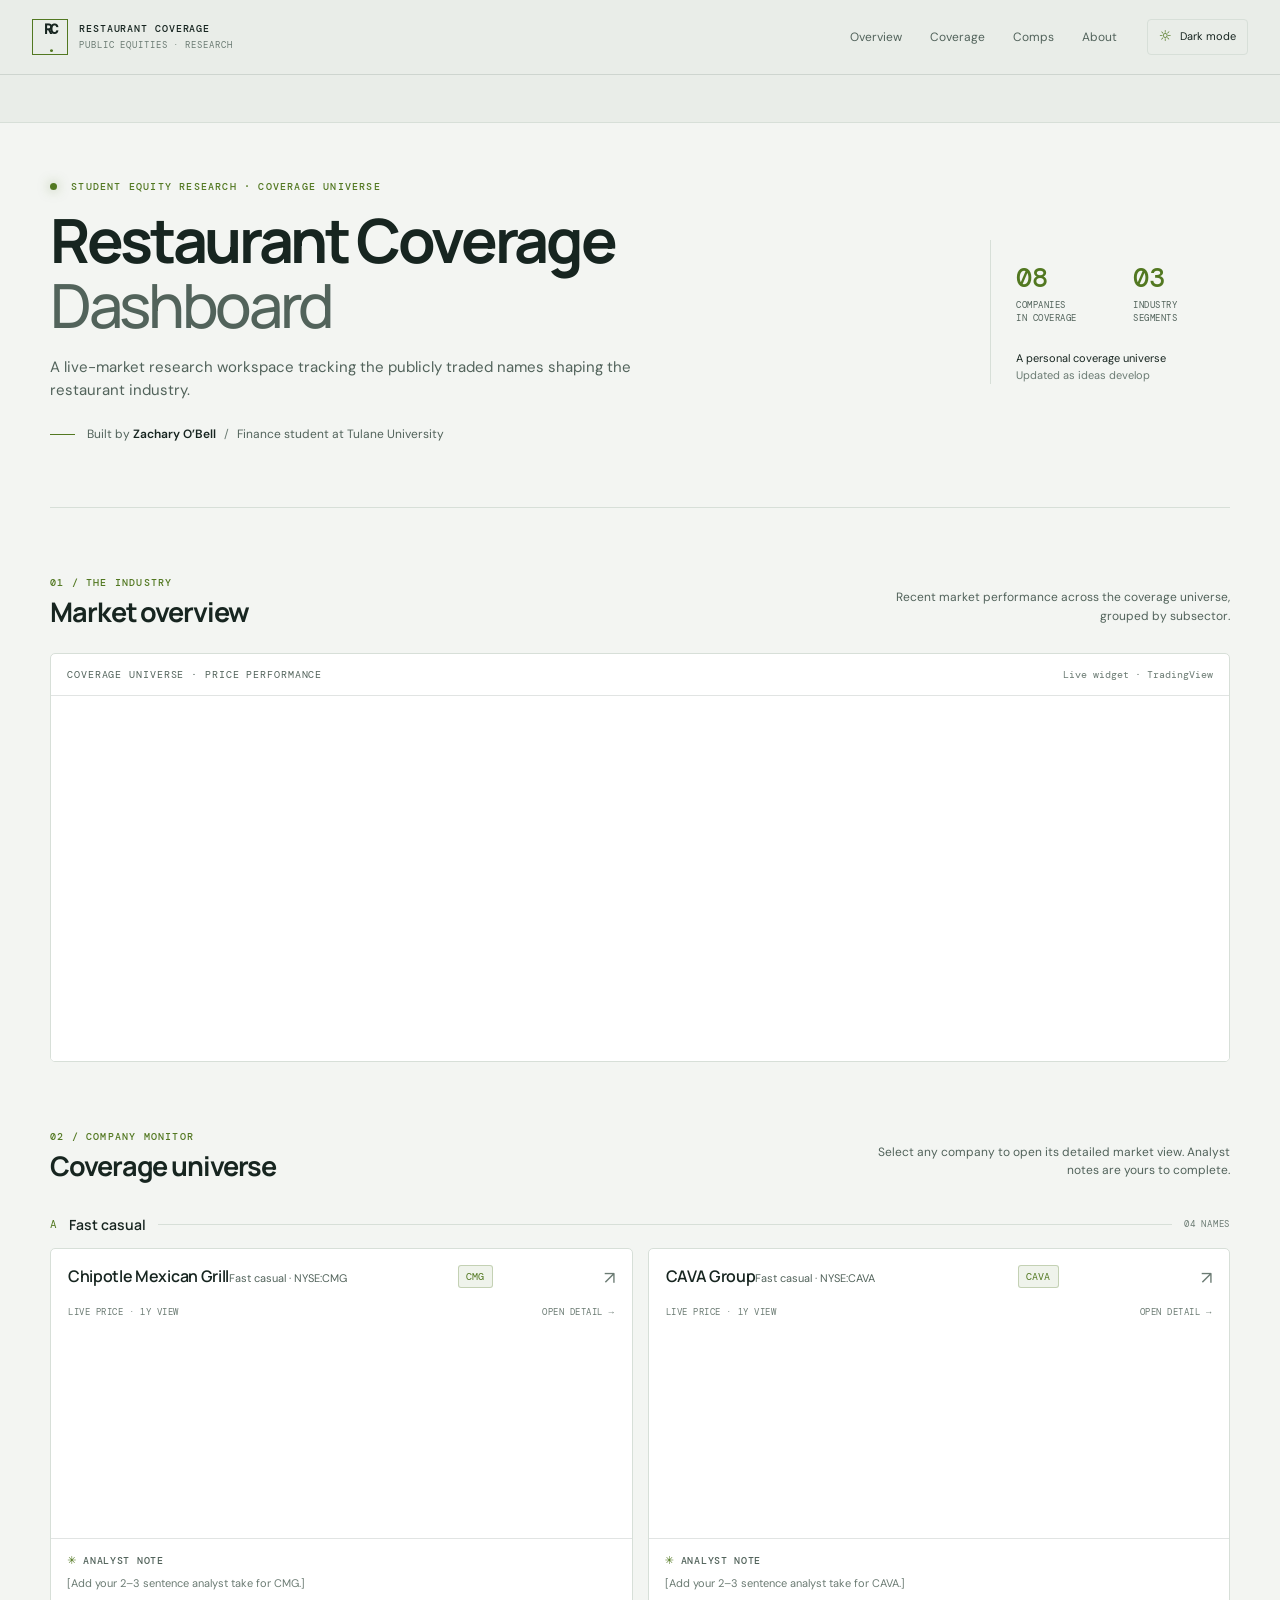
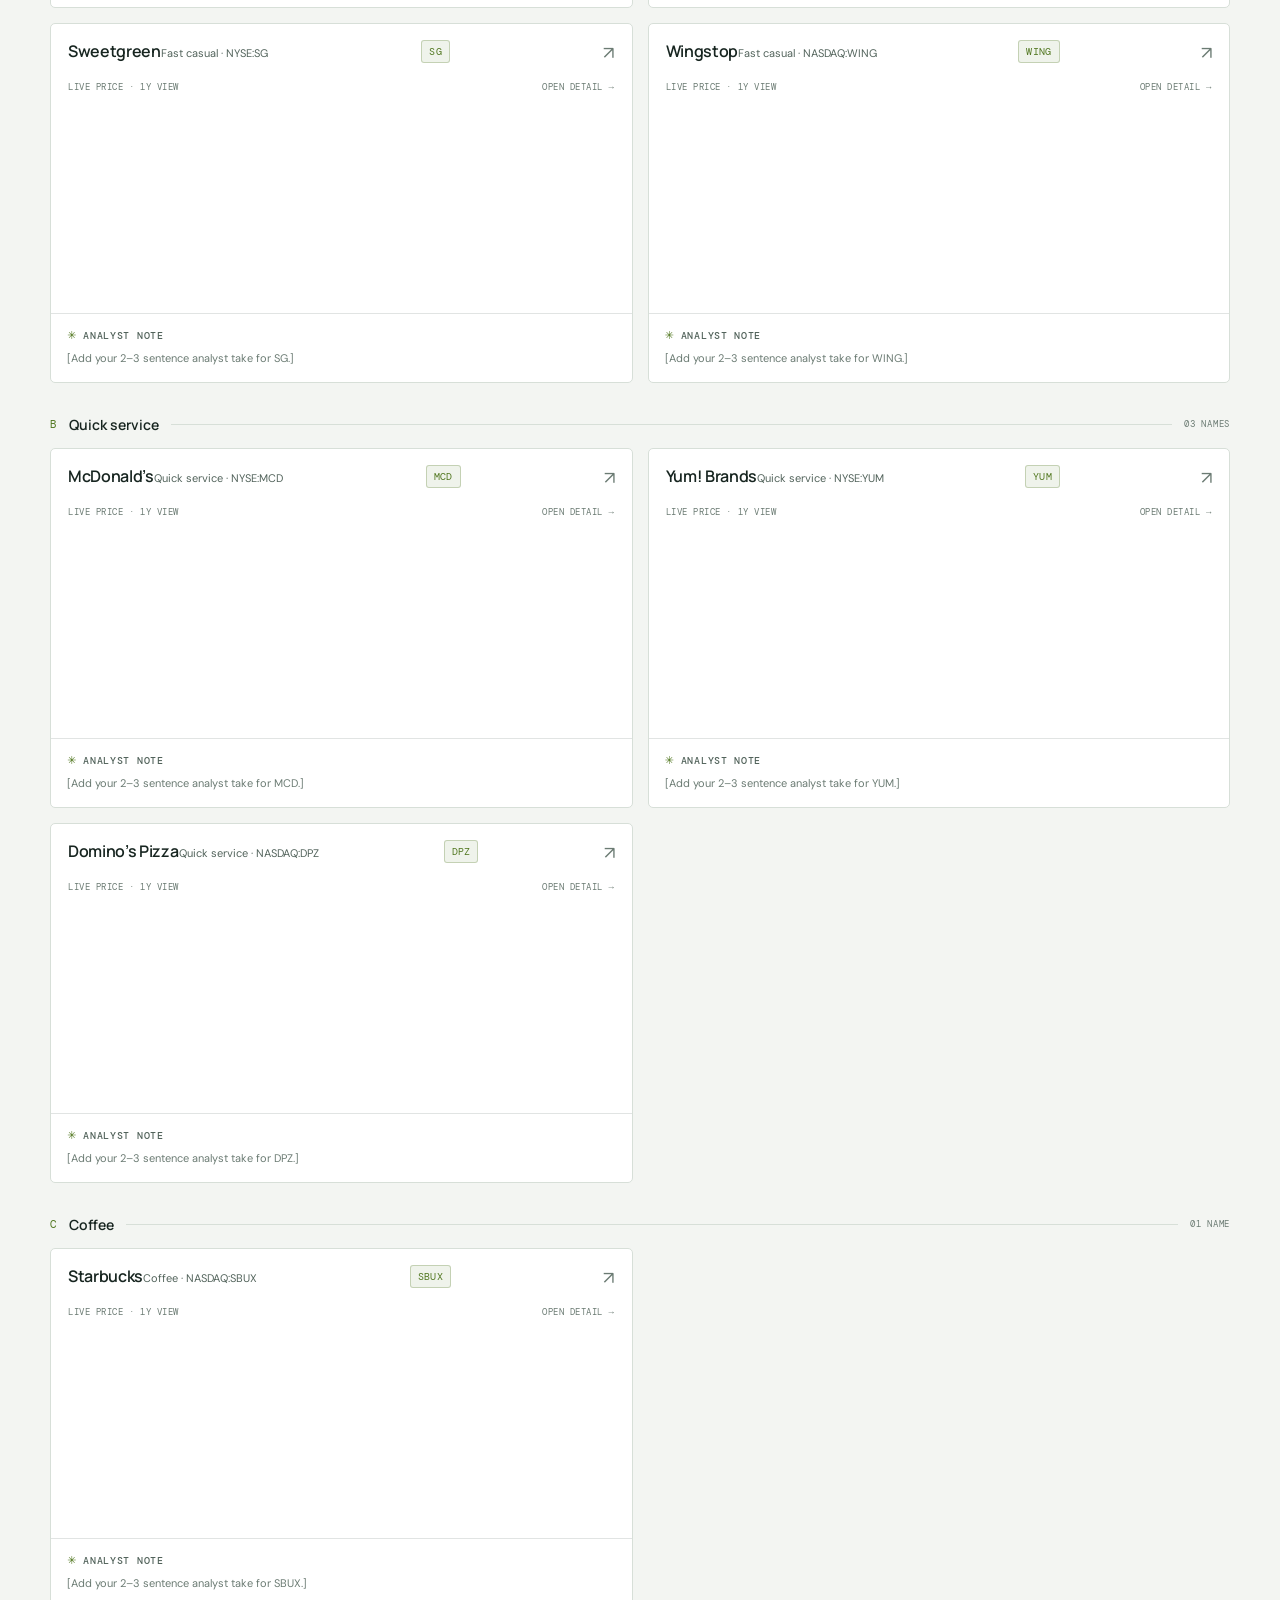
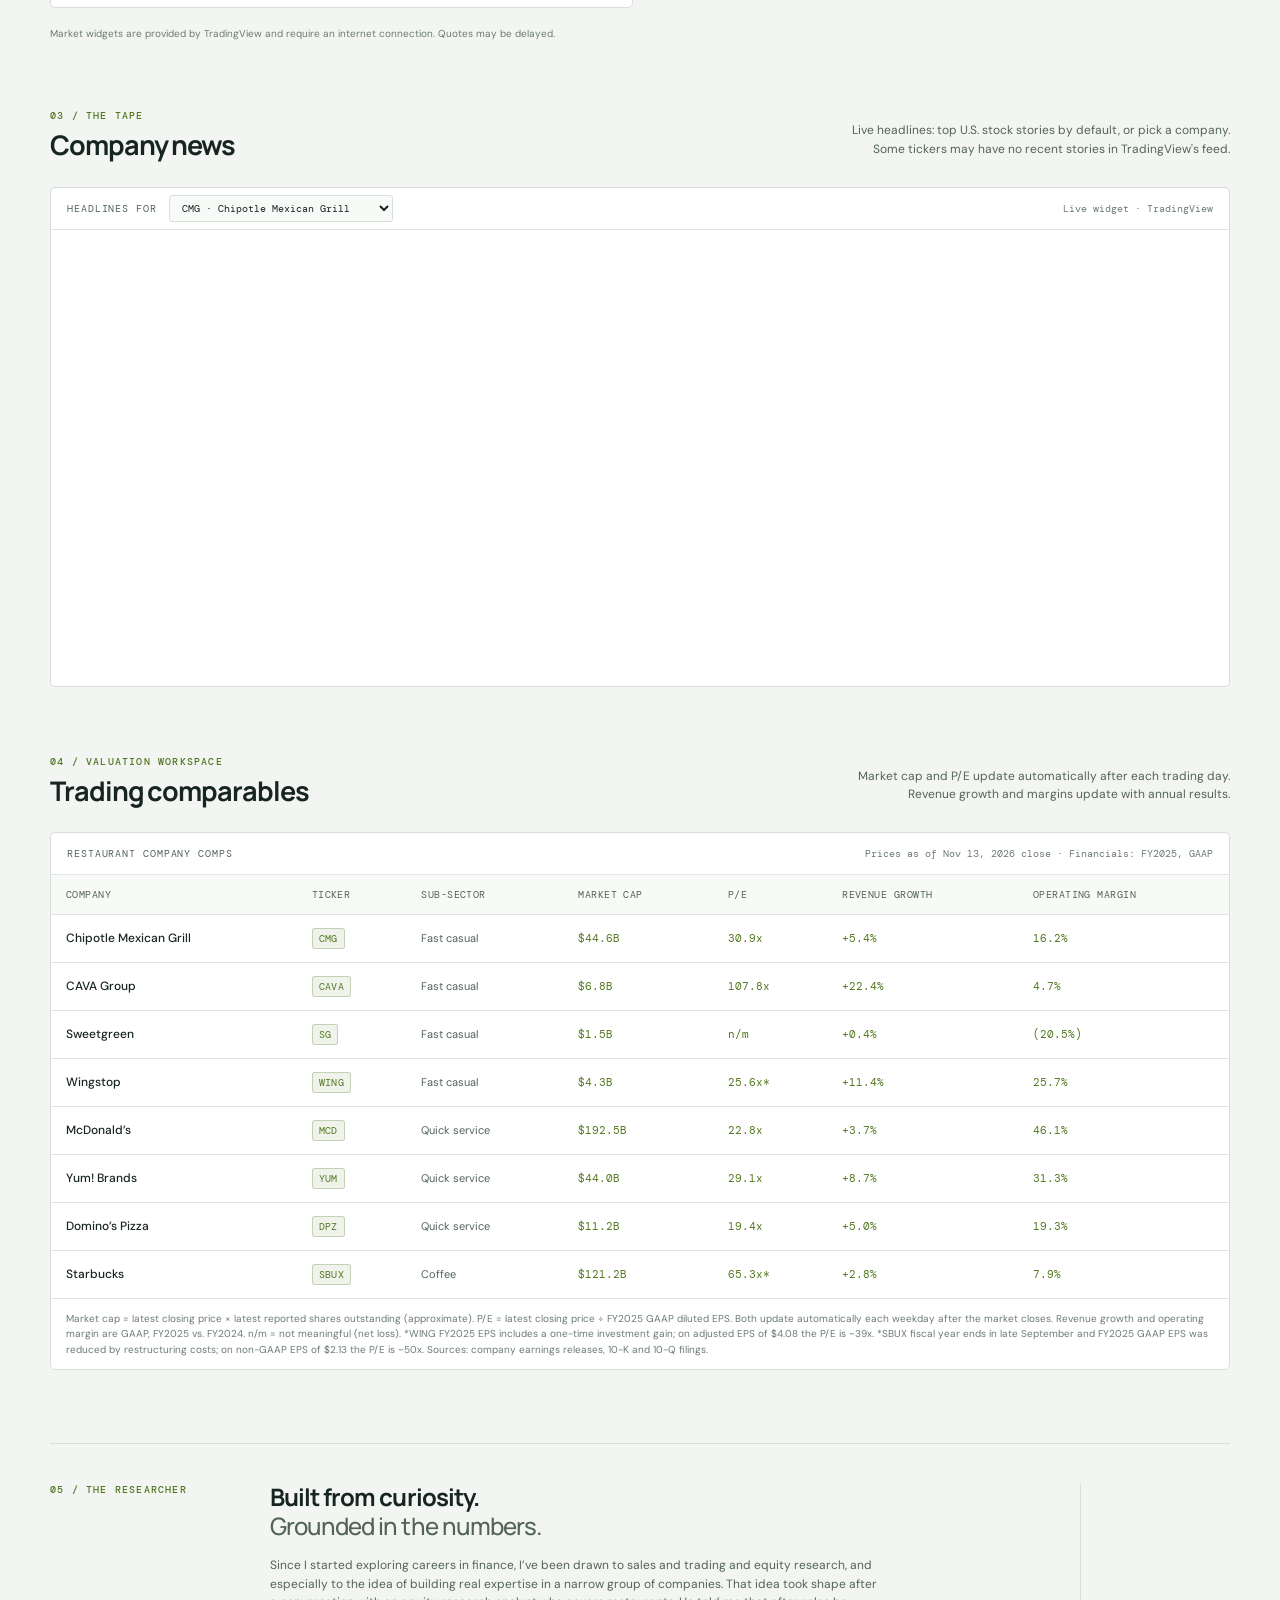
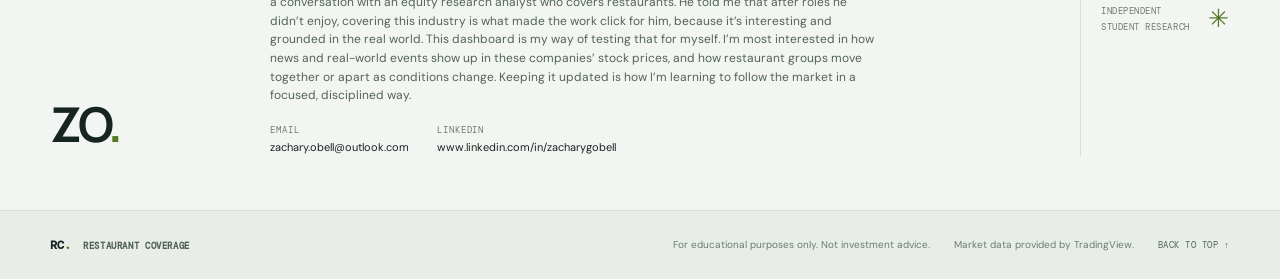
==== commit bc850f17: "Modify section caption in news section Updated the section caption to provide more detailed informat" ====
--- a/index.html
+++ b/index.html
@@ -77,7 +77,7 @@
     <section class="page-shell section-block" id="news" aria-labelledby="news-title">
       <div class="section-heading">
         <div><p class="eyebrow">03 / THE TAPE</p><h2 id="news-title">Company news</h2></div>
-        <p class="section-caption">Recent headlines for a selected company in the coverage universe.</p>
+        <p class="section-caption">Live headlines: top U.S. stock stories by default, or pick a company. Some tickers may have no recent stories in TradingView's feed.</p>
       </div>
       <div class="panel news-panel">
         <div class="panel-topline news-controls">
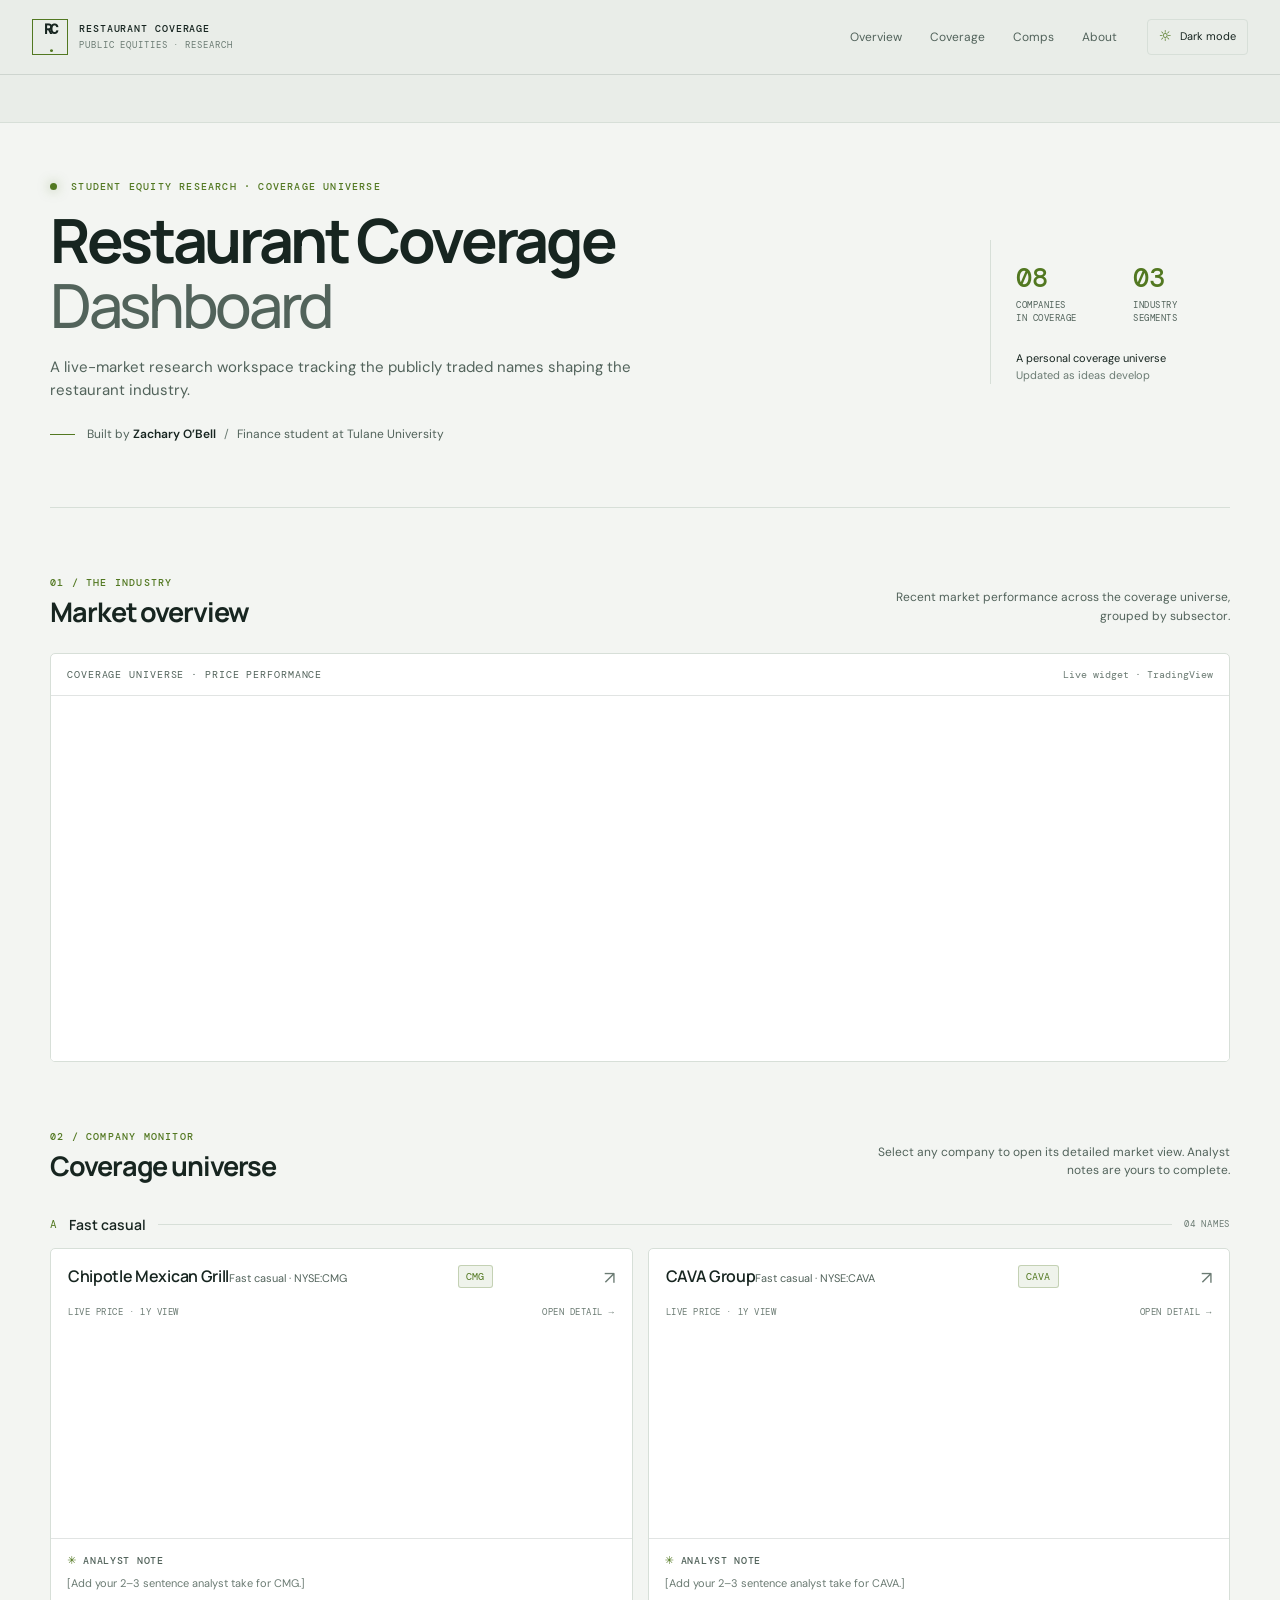
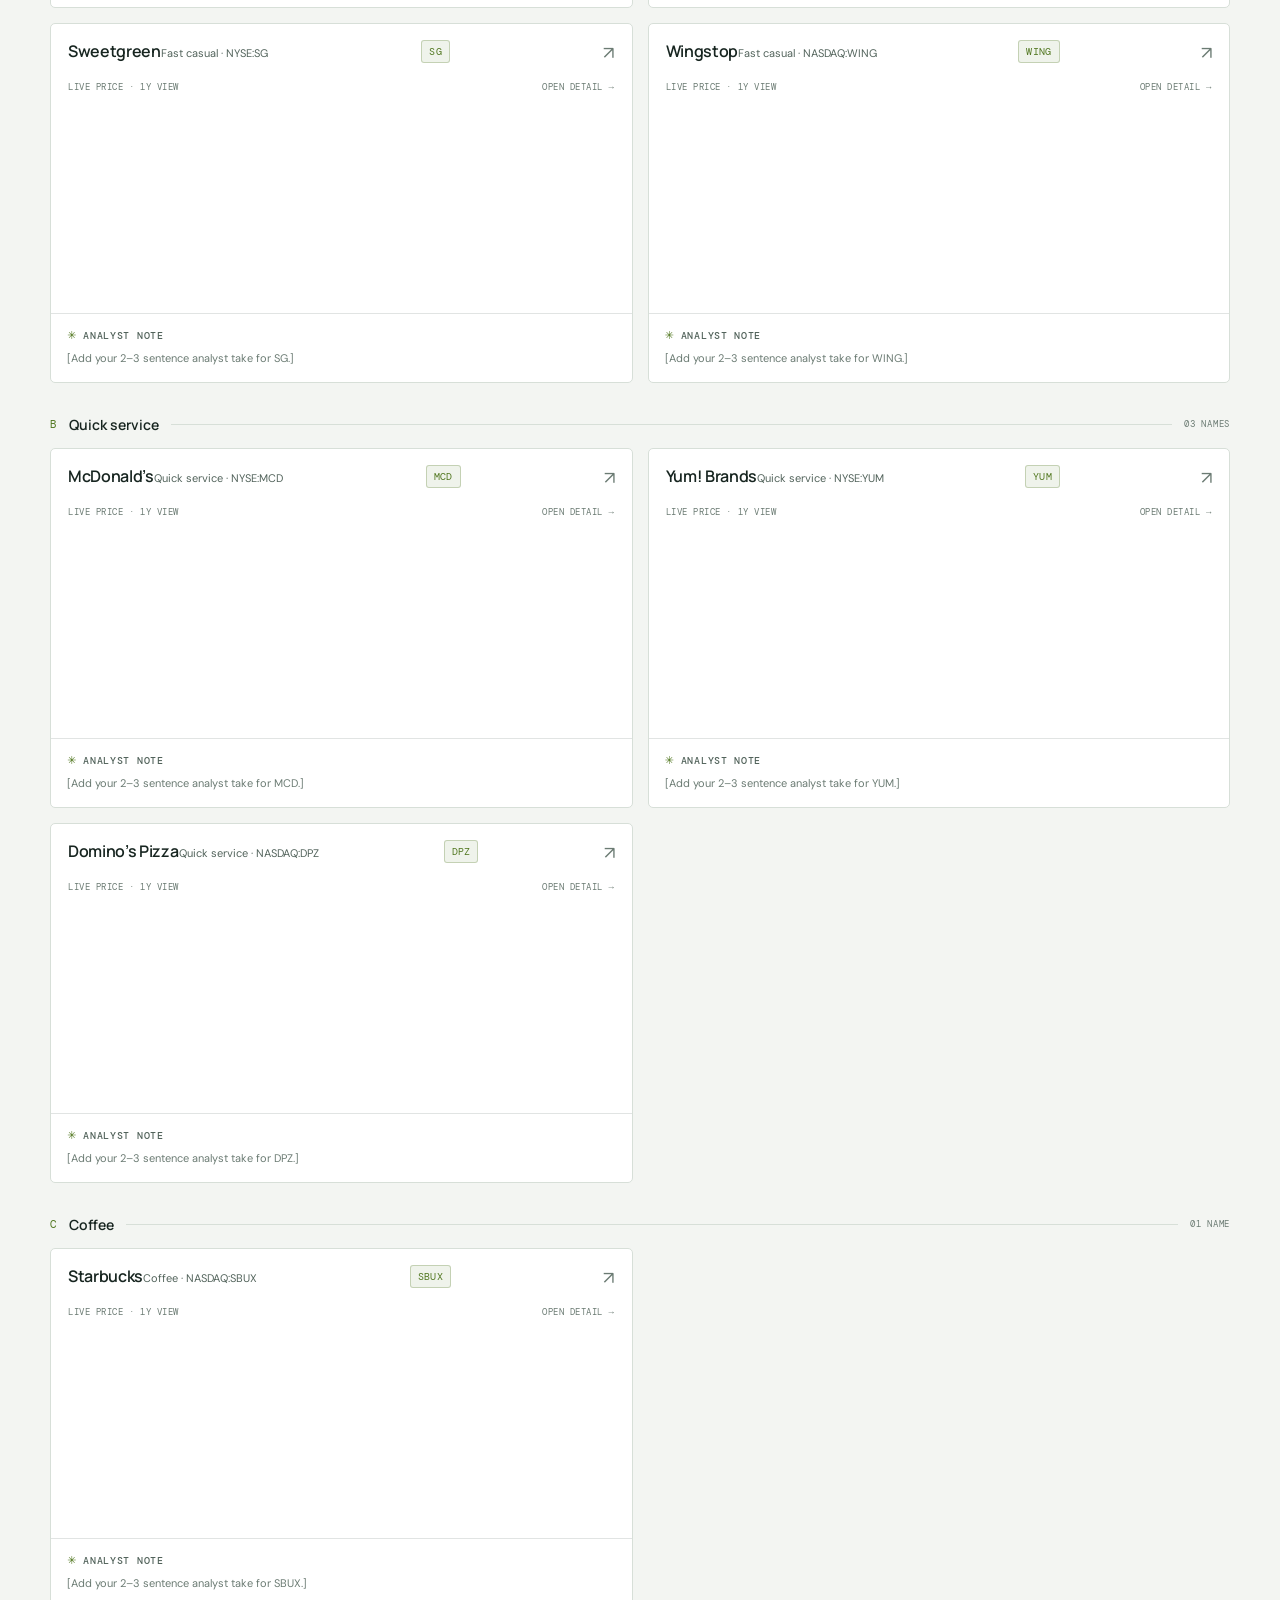
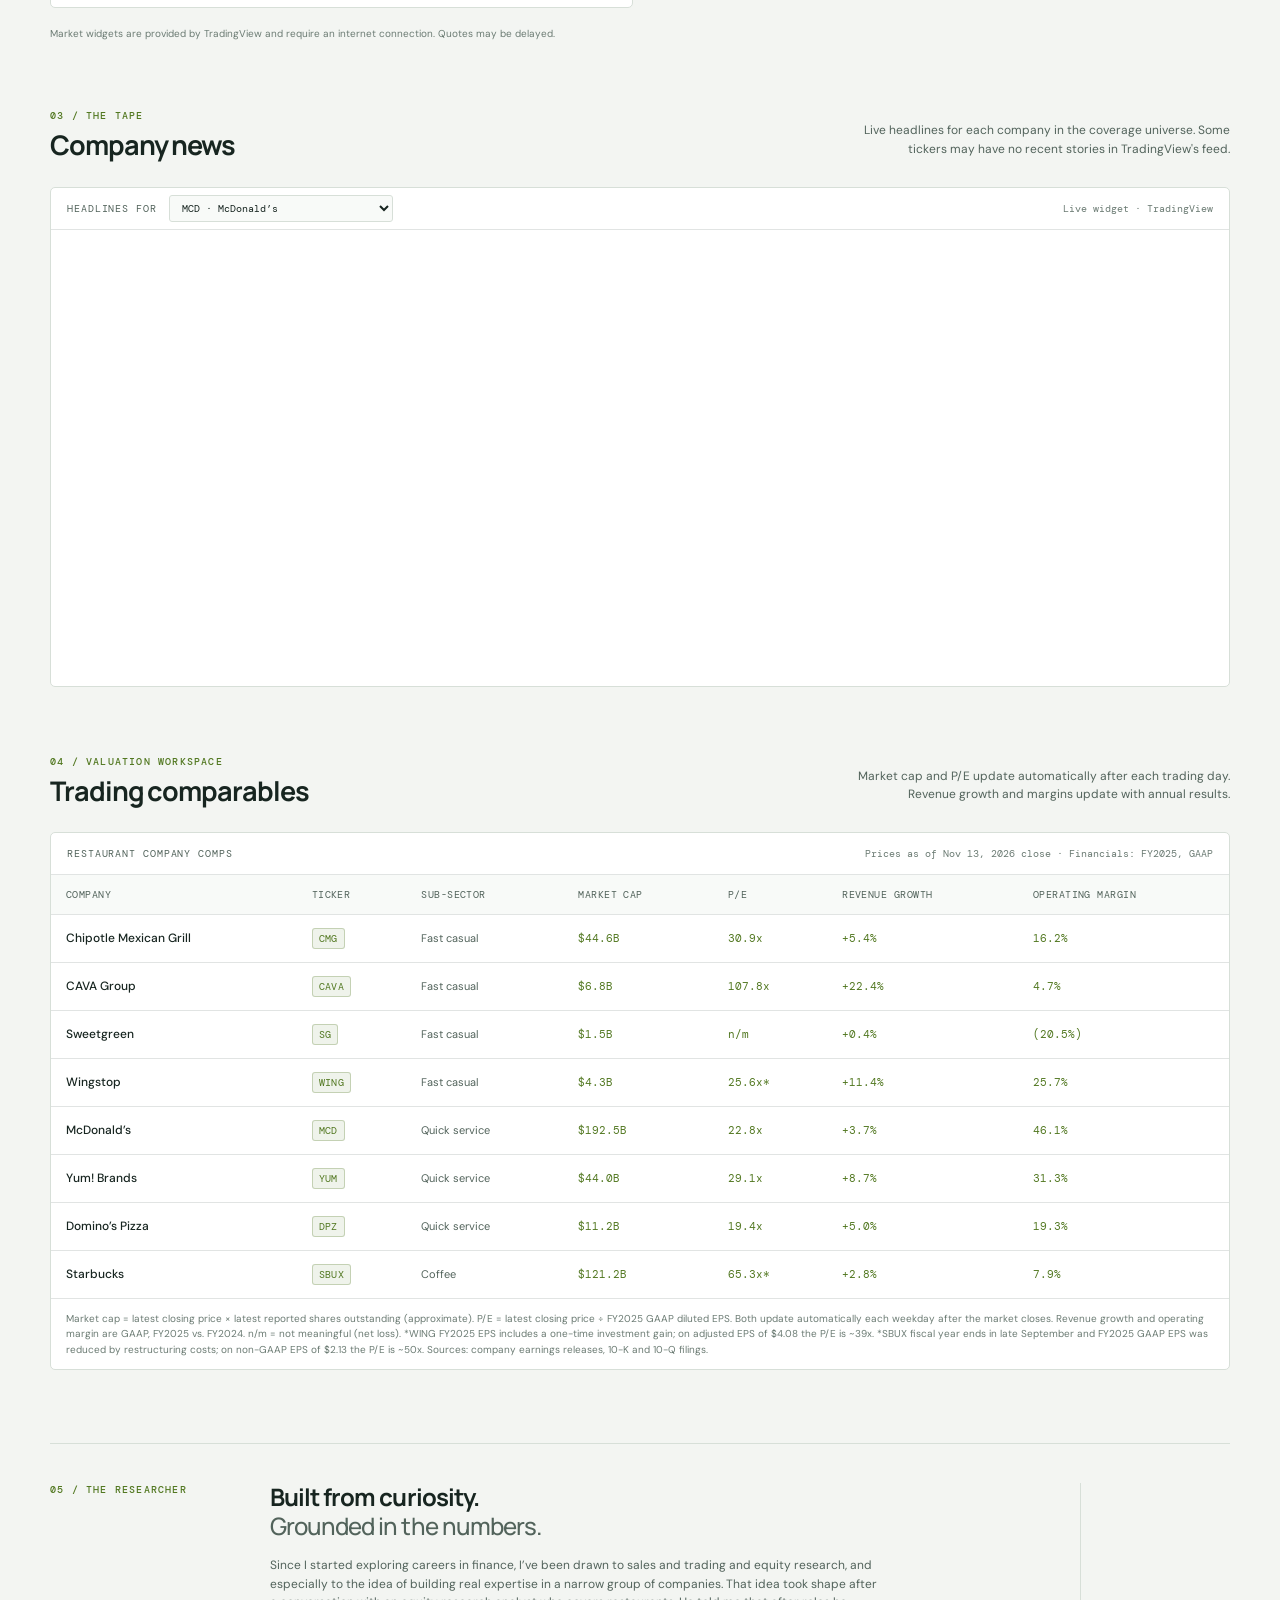
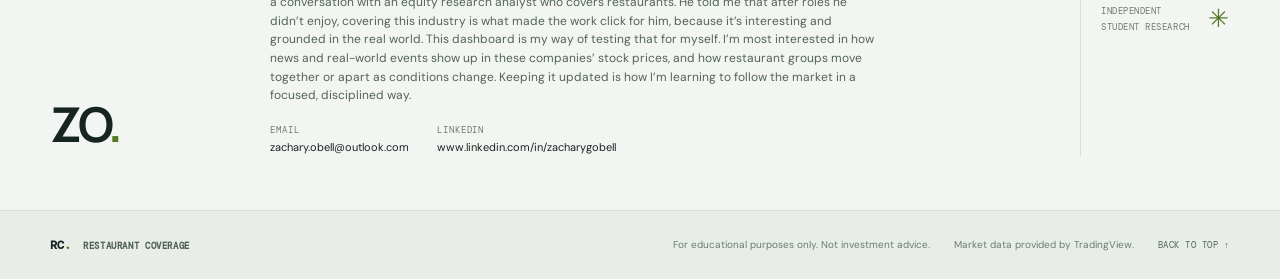
==== commit 53032db0: "Update news section caption in index.html" ====
--- a/index.html
+++ b/index.html
@@ -77,7 +77,7 @@
     <section class="page-shell section-block" id="news" aria-labelledby="news-title">
       <div class="section-heading">
         <div><p class="eyebrow">03 / THE TAPE</p><h2 id="news-title">Company news</h2></div>
-        <p class="section-caption">Live headlines: top U.S. stock stories by default, or pick a company. Some tickers may have no recent stories in TradingView's feed.</p>
+        <p class="section-caption">Live headlines for each company in the coverage universe. Some tickers may have no recent stories in TradingView's feed.</p>
       </div>
       <div class="panel news-panel">
         <div class="panel-topline news-controls">
--- a/styles.css
+++ b/styles.css
@@ -91,6 +91,9 @@
 .panel-meta { color: var(--faint); font: 10px var(--mono); }
 .panel-meta strong { color: var(--accent); font-weight: 400; }
 .widget-slot { min-width: 0; background: var(--surface); }
+/* TradingView widgets load as light-scheme pages; matching their color-scheme stops the browser
+   from painting an opaque white backdrop behind transparent widgets in dark mode. */
+.widget-slot iframe, .tradingview-widget-container iframe { color-scheme: light; }
 .overview-widget { min-height: 365px; }
 .tradingview-widget-container { width: 100%; }
 .tradingview-widget-container__widget { width: 100%; }
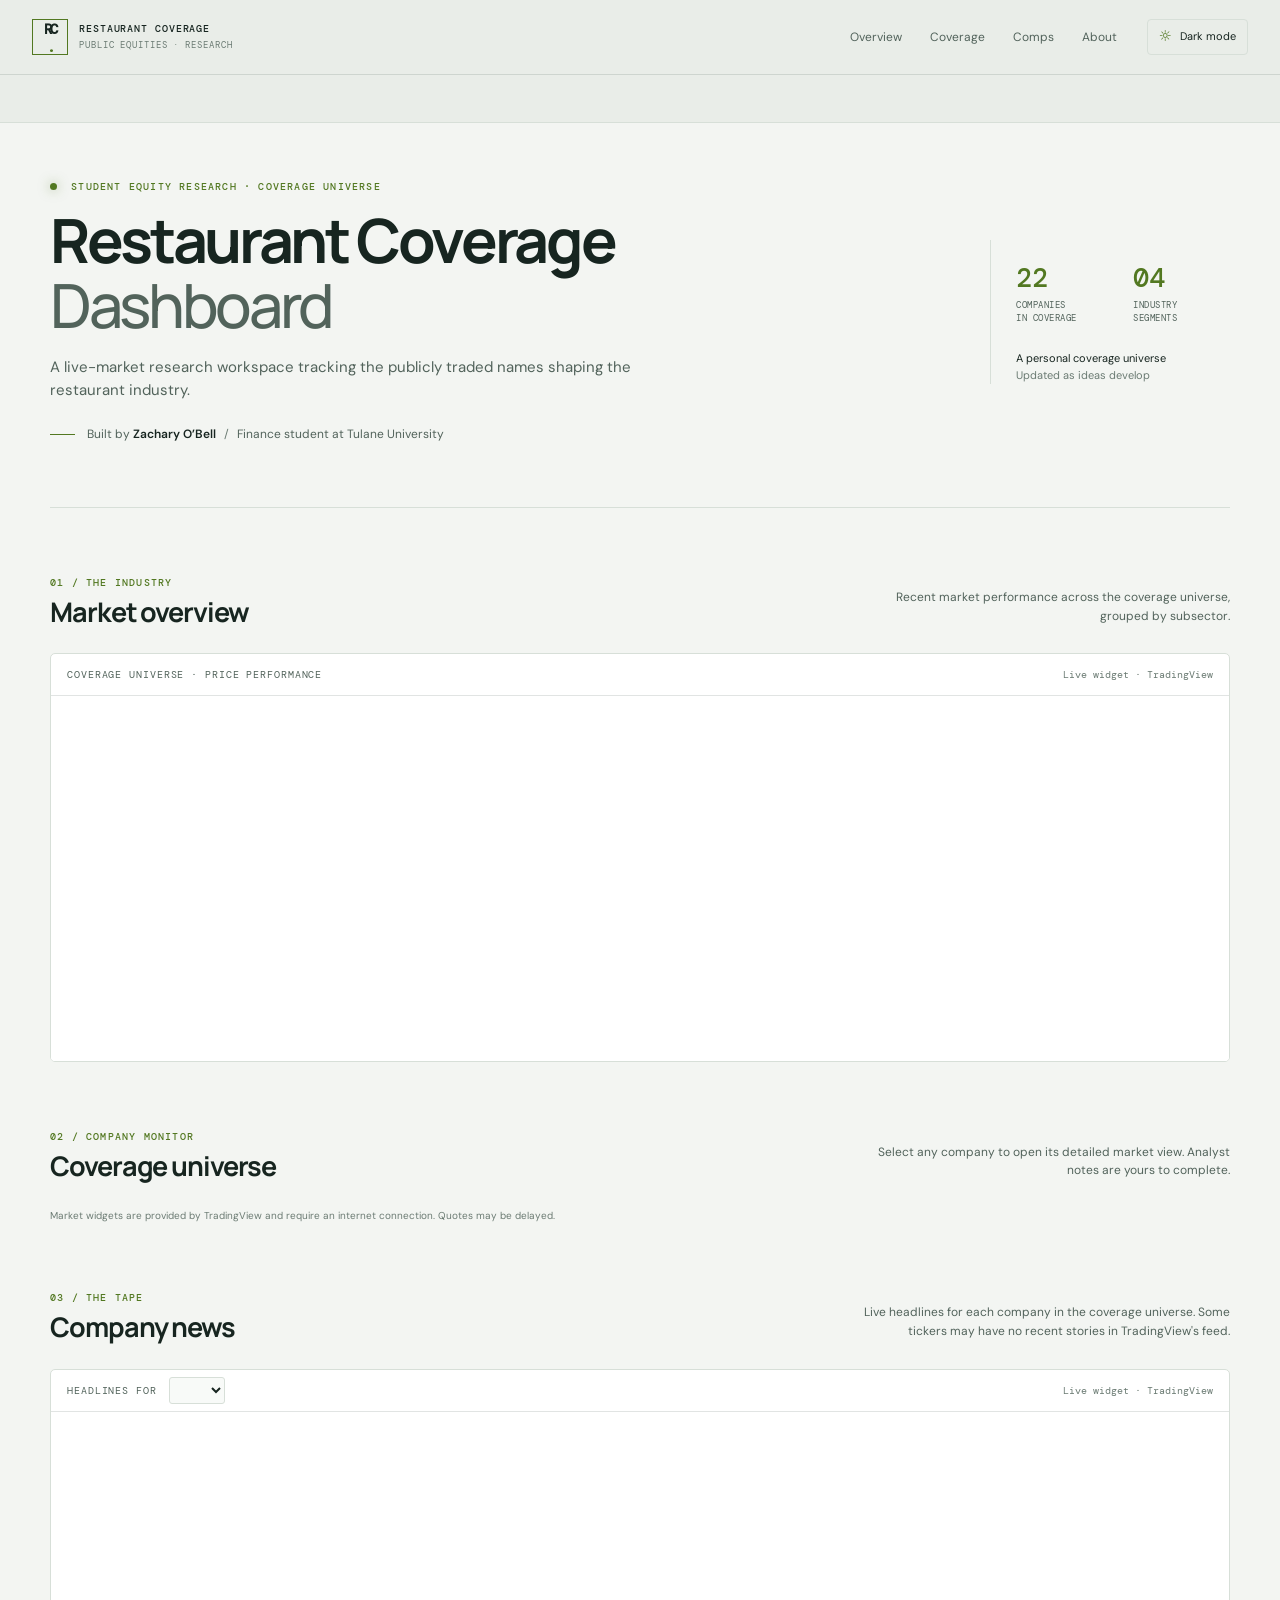
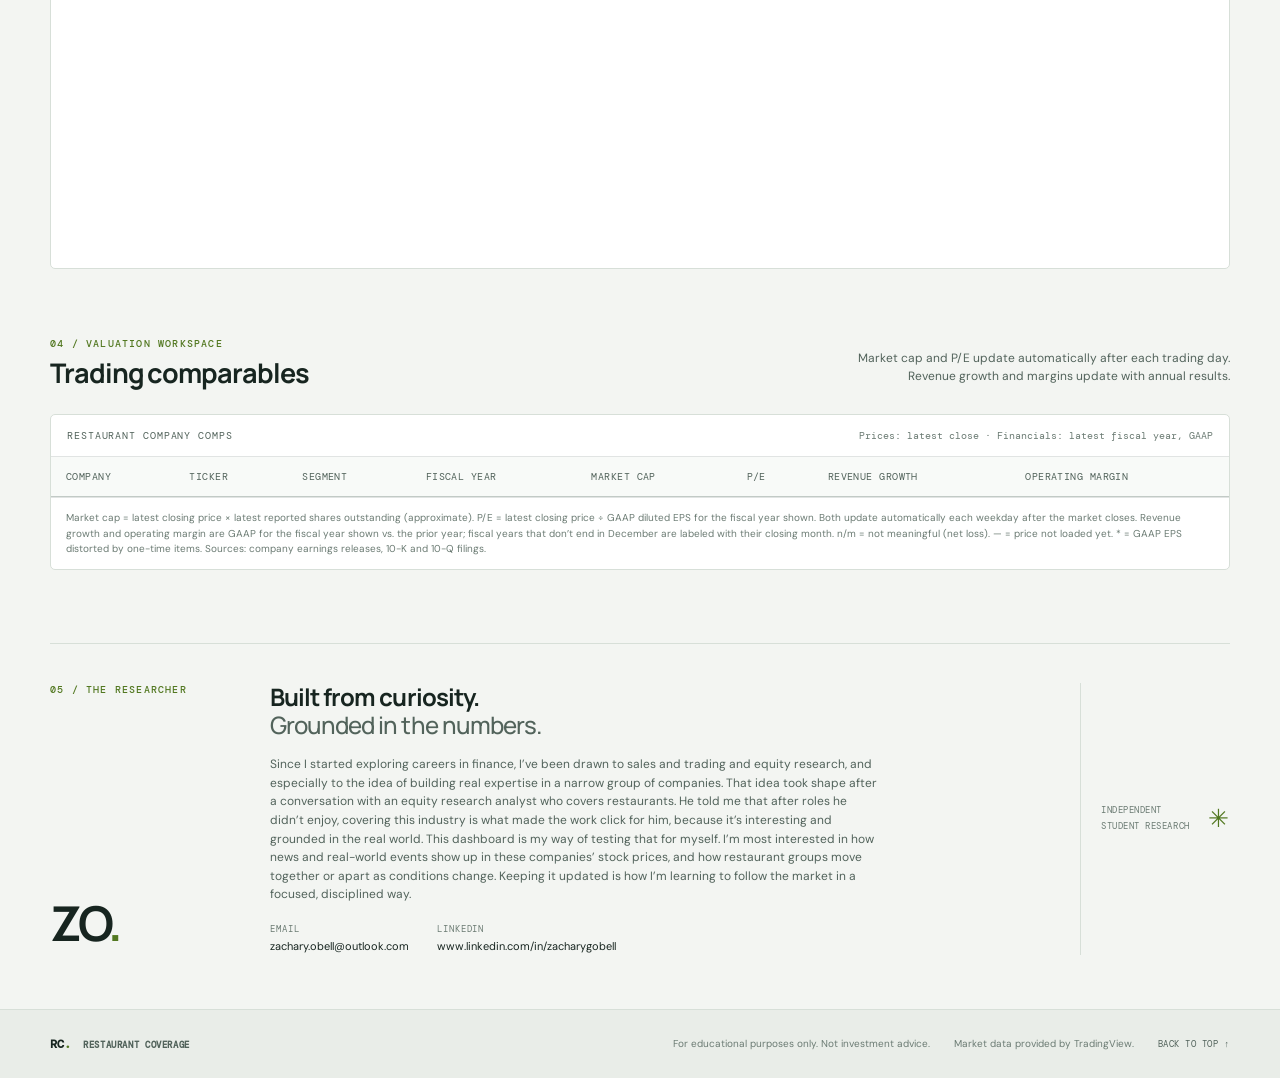
==== commit e97c4b64: "Revise company coverage stats and comparables metadata Updated statistics for companies and industry" ====
--- a/index.html
+++ b/index.html
@@ -43,8 +43,8 @@
         <div class="hero-byline"><span class="byline-rule" aria-hidden="true"></span><span>Built by <strong>Zachary O’Bell</strong> <span class="byline-separator">/</span> Finance student at Tulane University</span></div>
       </div>
       <div class="hero-aside" aria-label="Dashboard coverage summary">
-        <div class="hero-stat"><span class="stat-value">08</span><span class="stat-label">COMPANIES<br>IN COVERAGE</span></div>
-        <div class="hero-stat"><span class="stat-value">03</span><span class="stat-label">INDUSTRY<br>SEGMENTS</span></div>
+        <div class="hero-stat"><span class="stat-value" id="stat-companies">22</span><span class="stat-label">COMPANIES<br>IN COVERAGE</span></div>
+        <div class="hero-stat"><span class="stat-value" id="stat-segments">04</span><span class="stat-label">INDUSTRY<br>SEGMENTS</span></div>
         <div class="hero-note">A personal coverage universe<br><span>Updated as ideas develop</span></div>
       </div>
     </section>
@@ -65,12 +65,7 @@
         <div><p class="eyebrow">02 / COMPANY MONITOR</p><h2 id="companies-title">Coverage universe</h2></div>
         <p class="section-caption">Select any company to open its detailed market view. Analyst notes are yours to complete.</p>
       </div>
-      <div class="subsector-heading"><span class="subsector-index">A</span><h3>Fast casual</h3><span class="subsector-line"></span><span class="subsector-count">04 NAMES</span></div>
-      <div class="company-grid" id="fast-casual-grid" aria-label="Fast casual companies"></div>
-      <div class="subsector-heading"><span class="subsector-index">B</span><h3>Quick service</h3><span class="subsector-line"></span><span class="subsector-count">03 NAMES</span></div>
-      <div class="company-grid" id="quick-service-grid" aria-label="Quick service companies"></div>
-      <div class="subsector-heading"><span class="subsector-index">C</span><h3>Coffee</h3><span class="subsector-line"></span><span class="subsector-count">01 NAME</span></div>
-      <div class="company-grid coffee-grid" id="coffee-grid" aria-label="Coffee companies"></div>
+      <div id="coverage-segments"></div>
       <p class="widget-disclosure">Market widgets are provided by TradingView and require an internet connection. Quotes may be delayed.</p>
     </section>
 
@@ -95,24 +90,15 @@
         <p class="section-caption">Market cap and P/E update automatically after each trading day. Revenue growth and margins update with annual results.</p>
       </div>
       <div class="panel table-panel">
-        <div class="panel-topline"><span class="panel-label">RESTAURANT COMPANY COMPS</span><span class="panel-meta" id="comps-asof">Prices as of Nov 13, 2026 close · Financials: FY2025, GAAP</span></div>
+        <div class="panel-topline"><span class="panel-label">RESTAURANT COMPANY COMPS</span><span class="panel-meta" id="comps-asof">Prices: latest close · Financials: latest fiscal year, GAAP</span></div>
         <div class="table-scroll" tabindex="0" role="region" aria-label="Scrollable trading comparables table">
           <table id="comps-table">
             <caption class="visually-hidden">Restaurant coverage universe trading comparables. Market cap and P/E update each weekday from the latest closing price.</caption>
-            <thead><tr><th scope="col">Company</th><th scope="col">Ticker</th><th scope="col">Sub-sector</th><th scope="col">Market cap</th><th scope="col">P/E</th><th scope="col">Revenue growth</th><th scope="col">Operating margin</th></tr></thead>
-            <tbody>
-              <tr><th scope="row">Chipotle Mexican Grill</th><td><span class="ticker-pill">CMG</span></td><td>Fast casual</td><td class="entry-cell">$44.6B</td><td class="entry-cell">30.9x</td><td class="entry-cell">+5.4%</td><td class="entry-cell">16.2%</td></tr>
-              <tr><th scope="row">CAVA Group</th><td><span class="ticker-pill">CAVA</span></td><td>Fast casual</td><td class="entry-cell">$6.8B</td><td class="entry-cell">107.8x</td><td class="entry-cell">+22.4%</td><td class="entry-cell">4.7%</td></tr>
-              <tr><th scope="row">Sweetgreen</th><td><span class="ticker-pill">SG</span></td><td>Fast casual</td><td class="entry-cell">$1.5B</td><td class="entry-cell">n/m</td><td class="entry-cell">+0.4%</td><td class="entry-cell">(20.5%)</td></tr>
-              <tr><th scope="row">Wingstop</th><td><span class="ticker-pill">WING</span></td><td>Fast casual</td><td class="entry-cell">$4.3B</td><td class="entry-cell">25.6x*</td><td class="entry-cell">+11.4%</td><td class="entry-cell">25.7%</td></tr>
-              <tr><th scope="row">McDonald’s</th><td><span class="ticker-pill">MCD</span></td><td>Quick service</td><td class="entry-cell">$192.5B</td><td class="entry-cell">22.8x</td><td class="entry-cell">+3.7%</td><td class="entry-cell">46.1%</td></tr>
-              <tr><th scope="row">Yum! Brands</th><td><span class="ticker-pill">YUM</span></td><td>Quick service</td><td class="entry-cell">$44.0B</td><td class="entry-cell">29.1x</td><td class="entry-cell">+8.7%</td><td class="entry-cell">31.3%</td></tr>
-              <tr><th scope="row">Domino’s Pizza</th><td><span class="ticker-pill">DPZ</span></td><td>Quick service</td><td class="entry-cell">$11.2B</td><td class="entry-cell">19.4x</td><td class="entry-cell">+5.0%</td><td class="entry-cell">19.3%</td></tr>
-              <tr><th scope="row">Starbucks</th><td><span class="ticker-pill">SBUX</span></td><td>Coffee</td><td class="entry-cell">$121.2B</td><td class="entry-cell">65.3x*</td><td class="entry-cell">+2.8%</td><td class="entry-cell">7.9%</td></tr>
-            </tbody>
+            <thead><tr><th scope="col">Company</th><th scope="col">Ticker</th><th scope="col">Segment</th><th scope="col">Fiscal year</th><th scope="col">Market cap</th><th scope="col">P/E</th><th scope="col">Revenue growth</th><th scope="col">Operating margin</th></tr></thead>
+            <tbody></tbody>
           </table>
         </div>
-        <p class="table-footnote">Market cap = latest closing price × latest reported shares outstanding (approximate). P/E = latest closing price ÷ FY2025 GAAP diluted EPS. Both update automatically each weekday after the market closes. Revenue growth and operating margin are GAAP, FY2025 vs. FY2024. n/m = not meaningful (net loss). *WING FY2025 EPS includes a one-time investment gain; on adjusted EPS of $4.08 the P/E is ~39x. *SBUX fiscal year ends in late September and FY2025 GAAP EPS was reduced by restructuring costs; on non-GAAP EPS of $2.13 the P/E is ~50x. Sources: company earnings releases, 10-K and 10-Q filings.</p>
+        <p class="table-footnote">Market cap = latest closing price × latest reported shares outstanding (approximate). P/E = latest closing price ÷ GAAP diluted EPS for the fiscal year shown. Both update automatically each weekday after the market closes. Revenue growth and operating margin are GAAP for the fiscal year shown vs. the prior year; fiscal years that don’t end in December are labeled with their closing month. n/m = not meaningful (net loss). — = price not loaded yet. * = GAAP EPS distorted by one-time items. <span id="comps-company-notes"></span> Sources: company earnings releases, 10-K and 10-Q filings.</p>
       </div>
     </section>
 
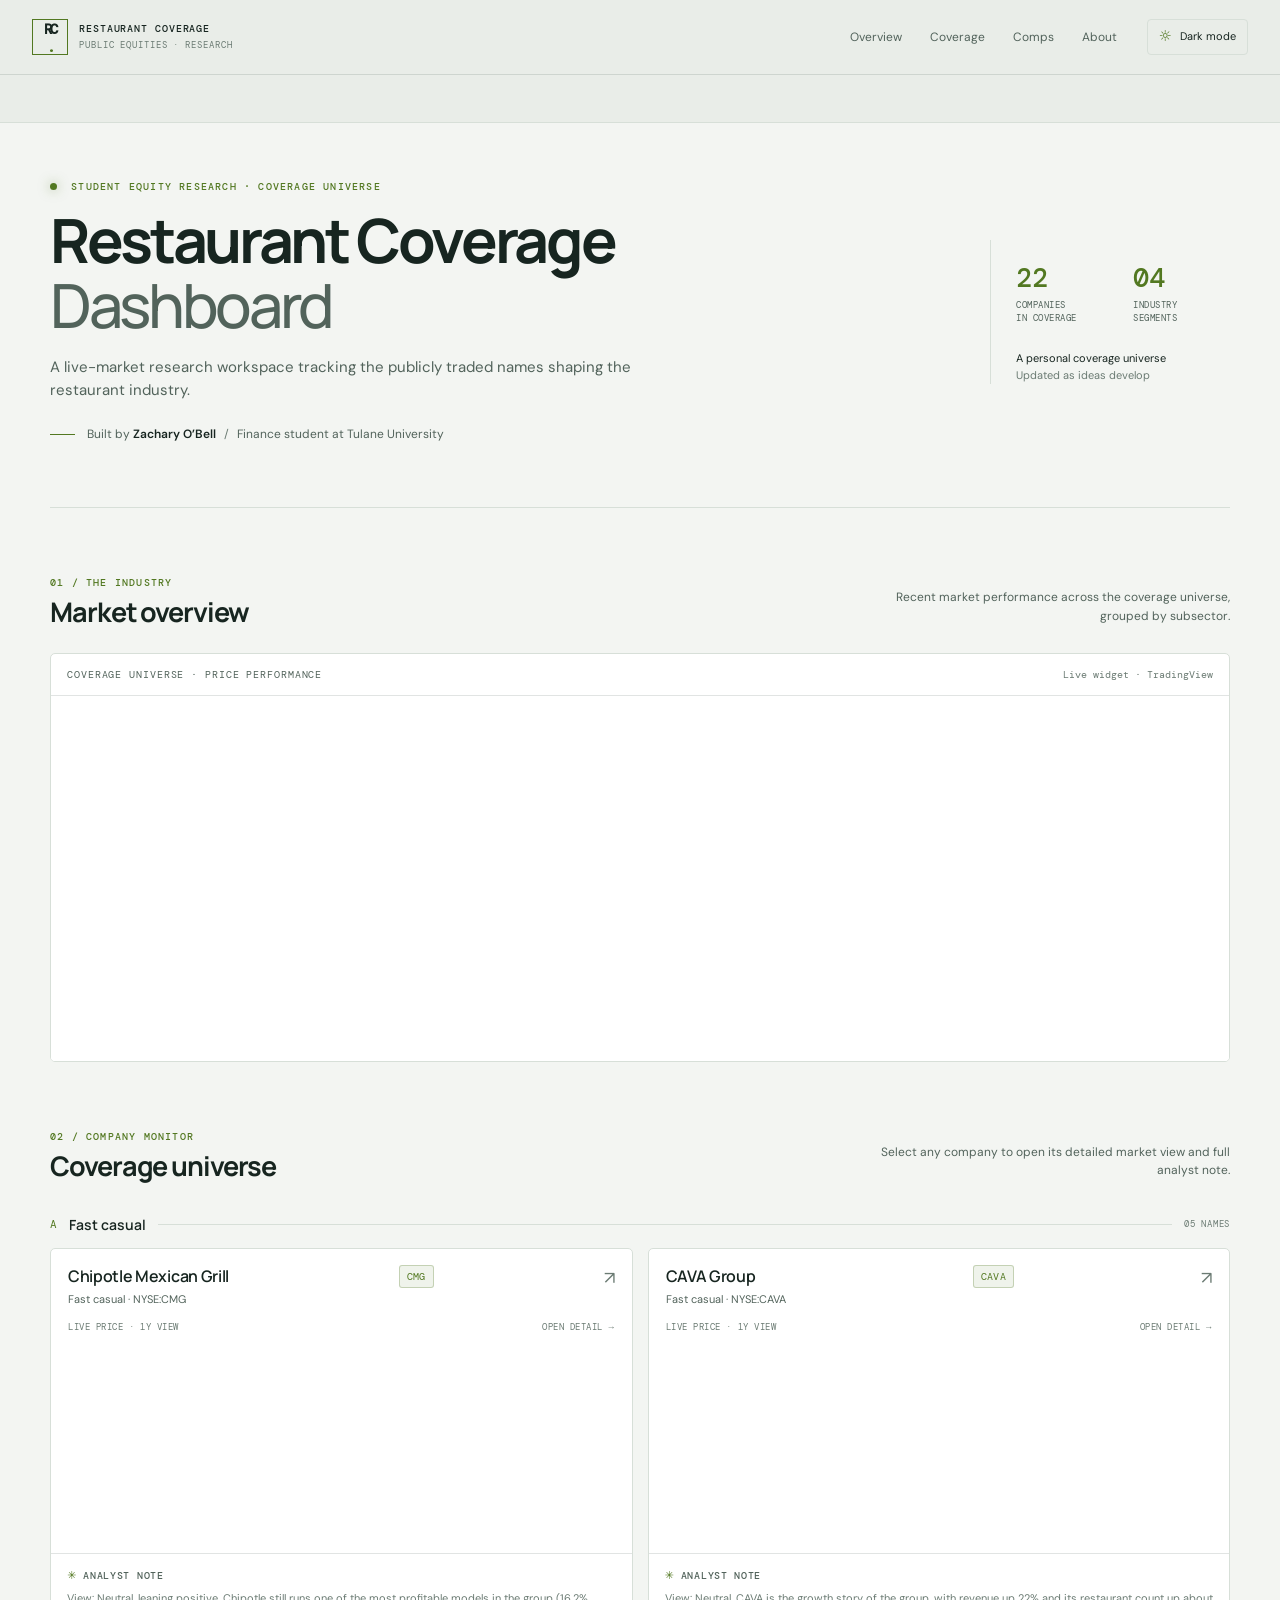
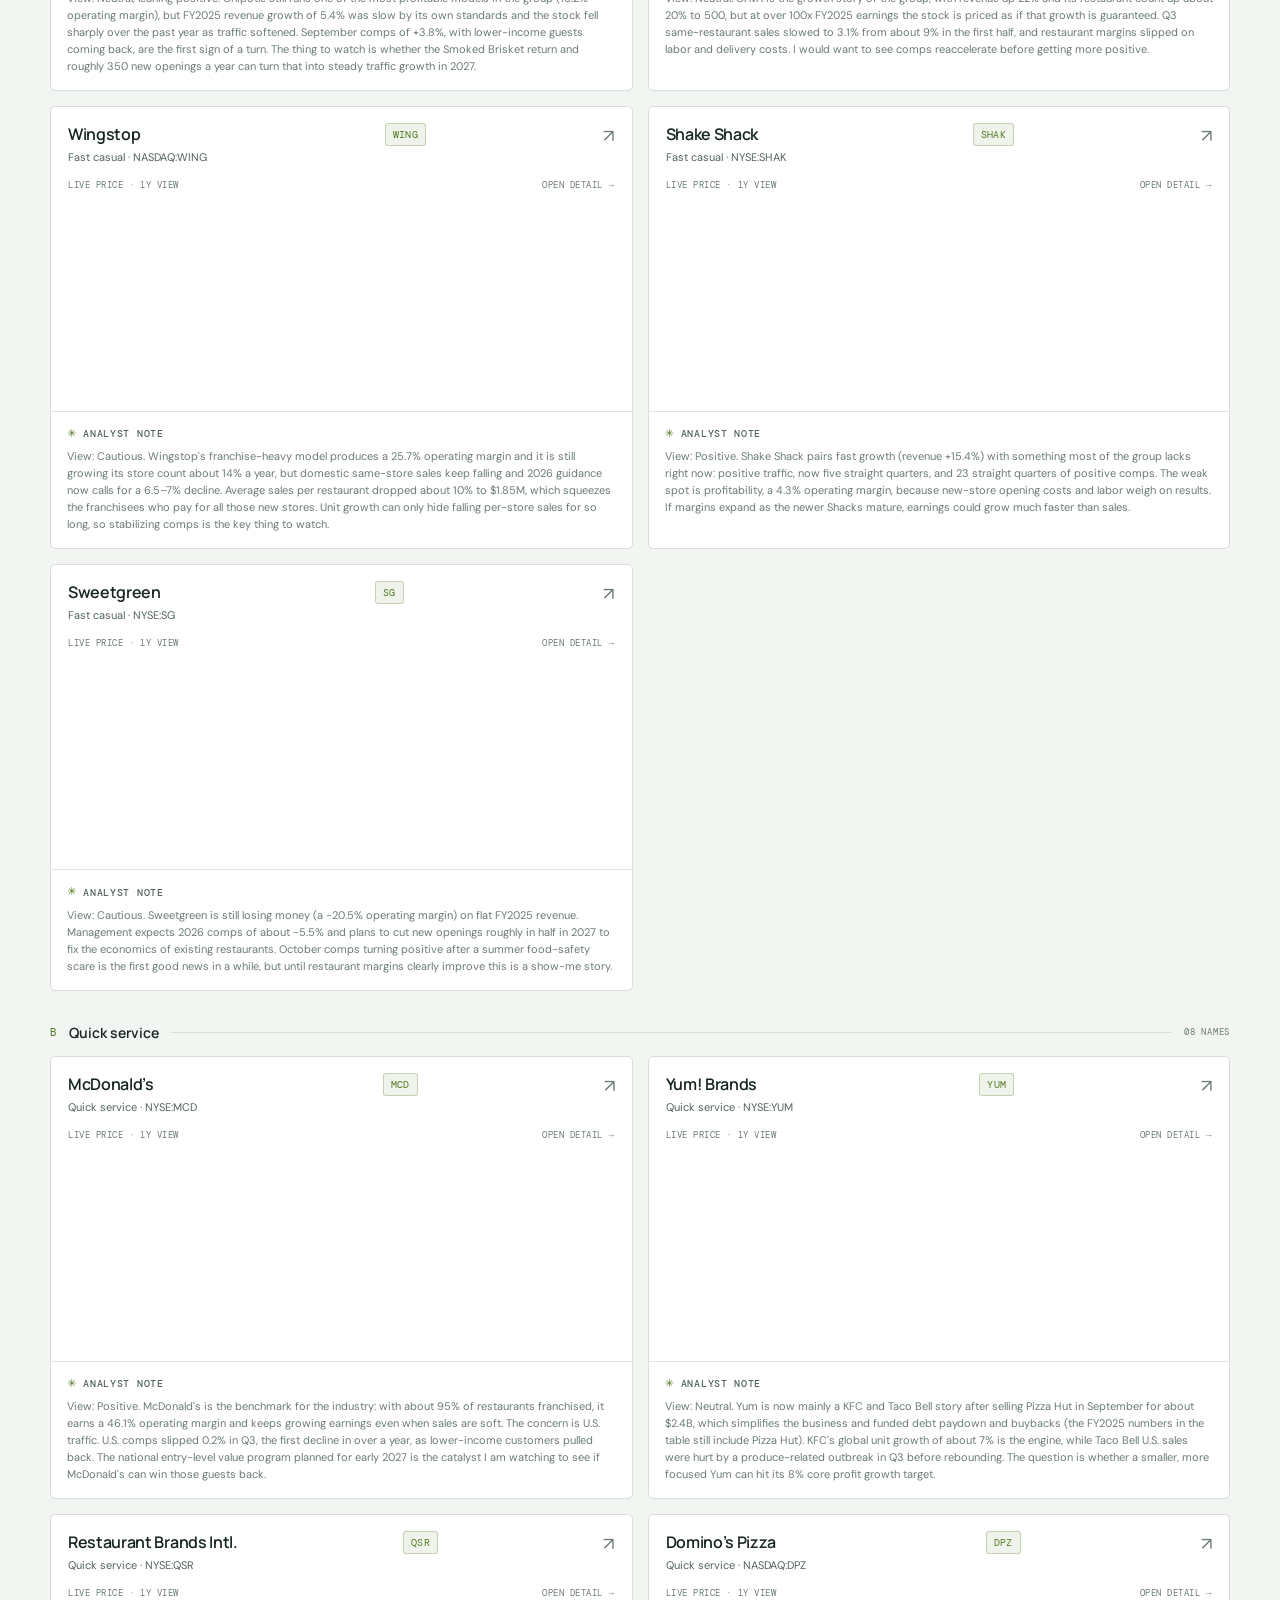
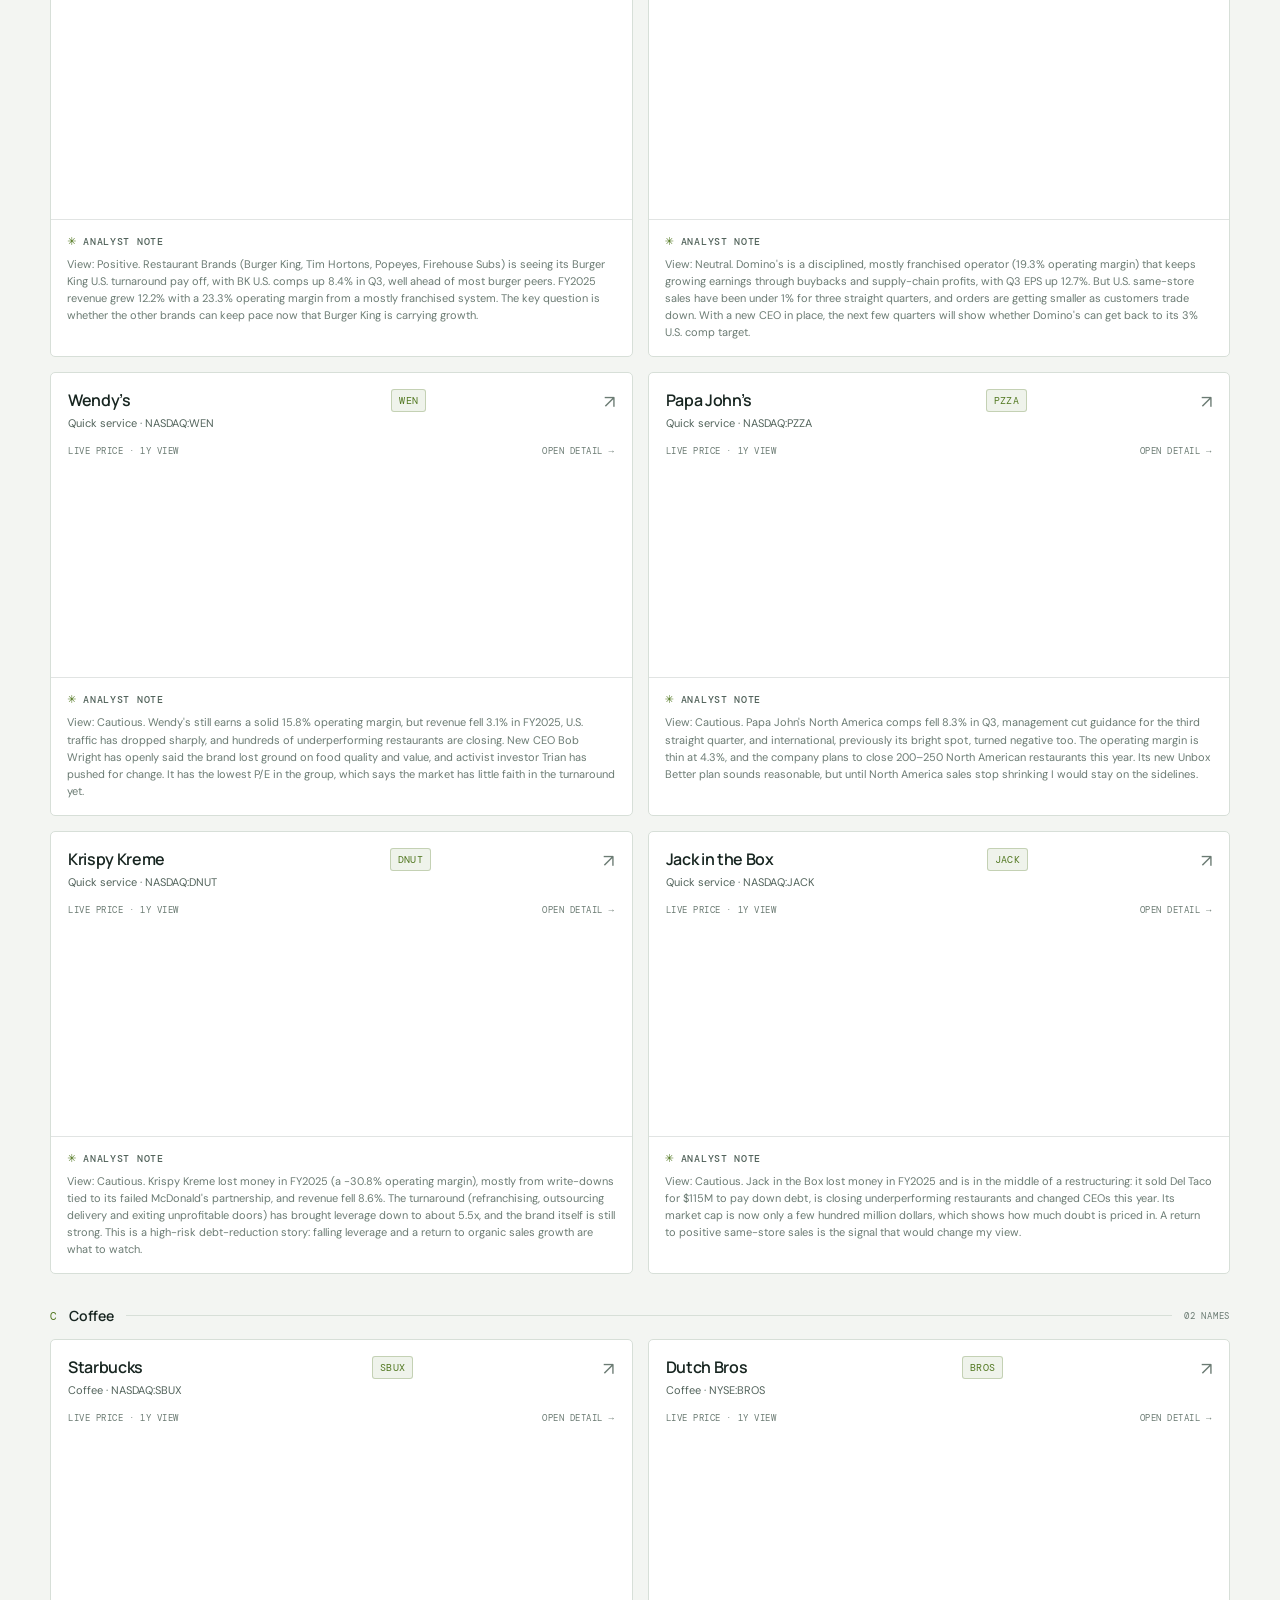
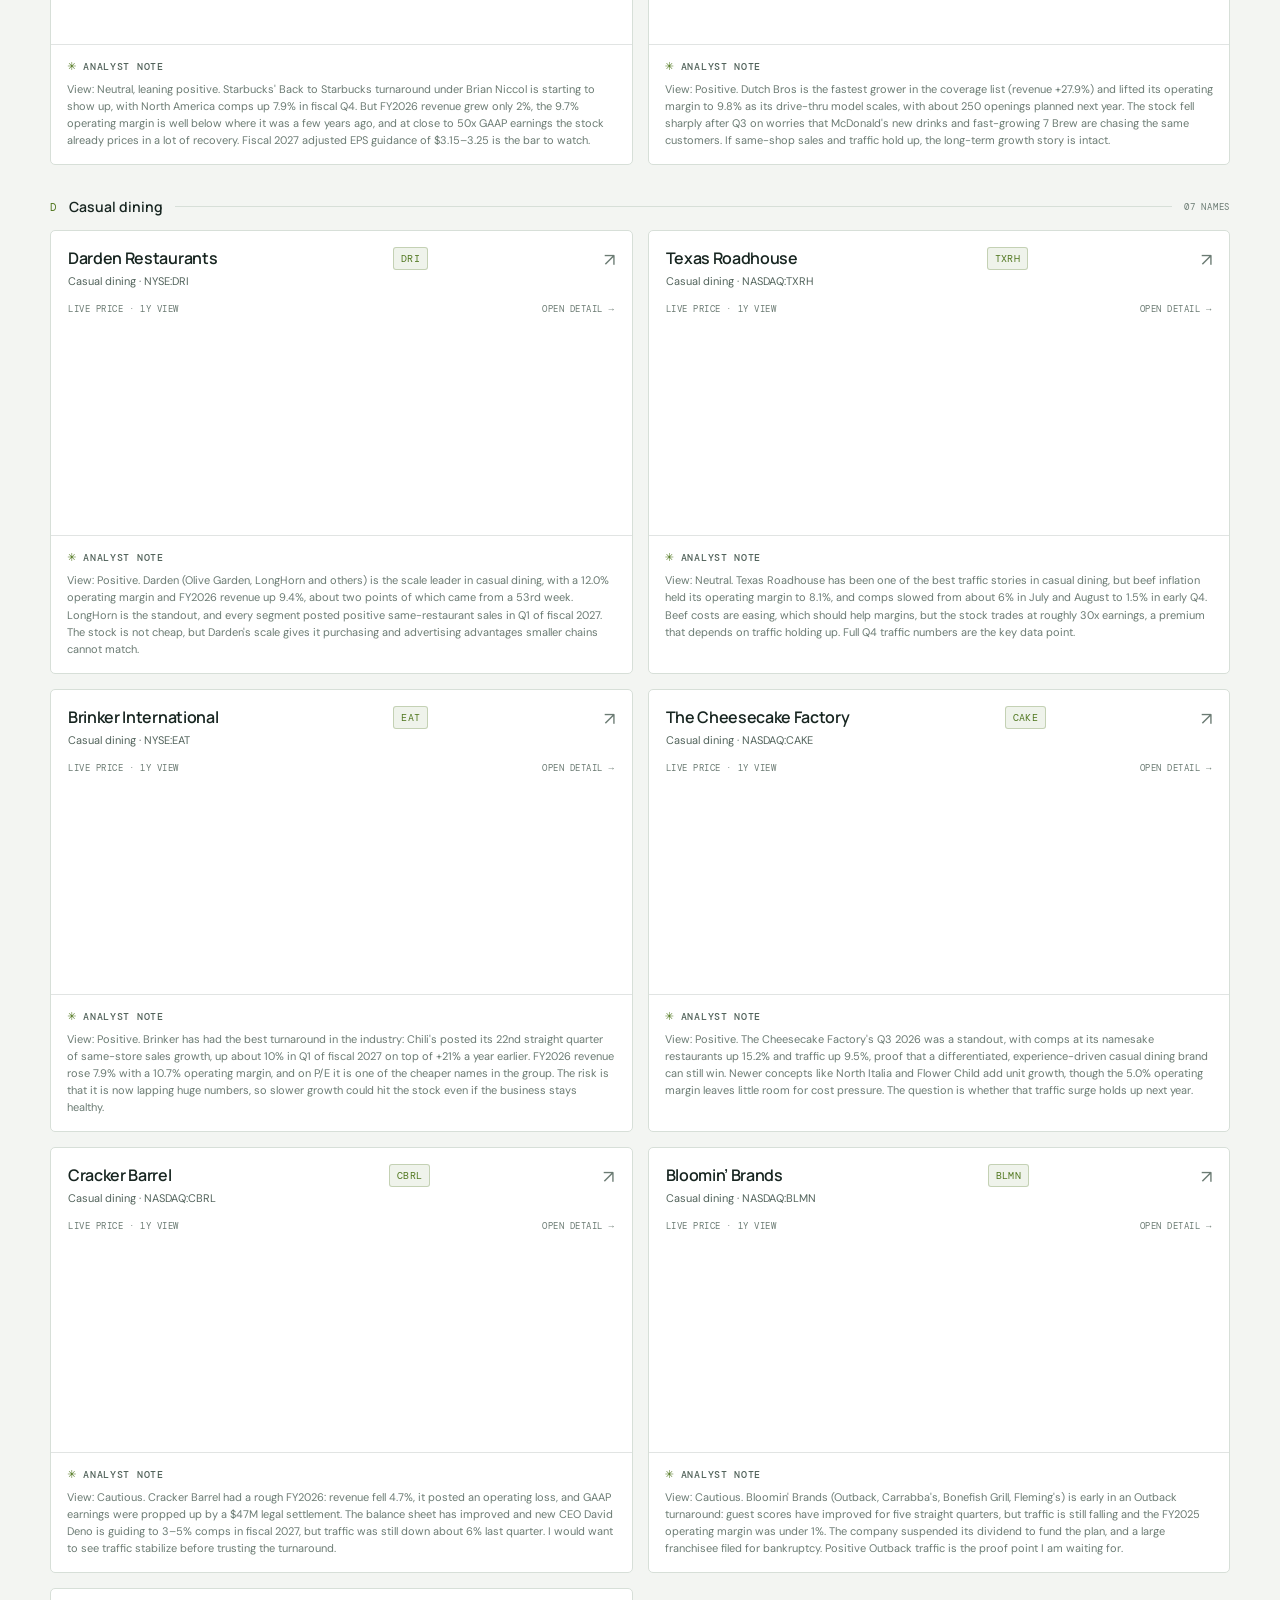
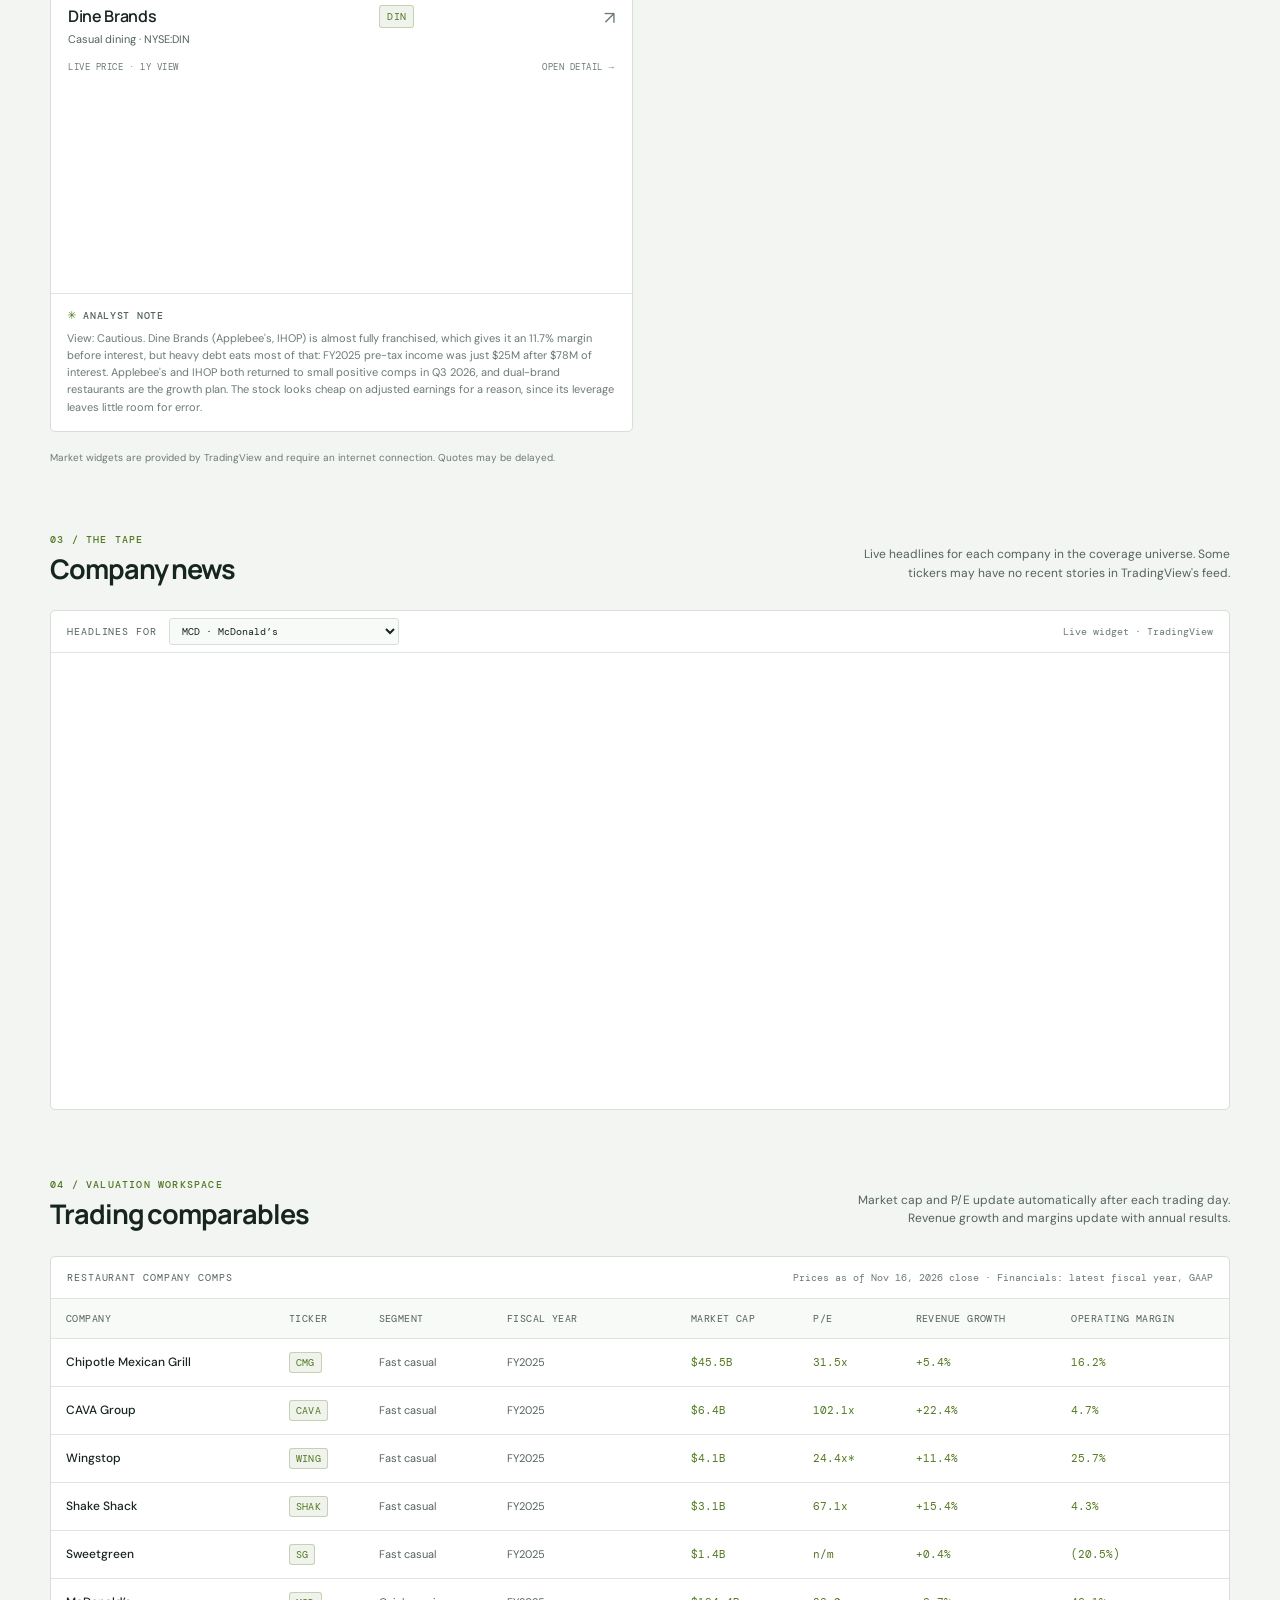
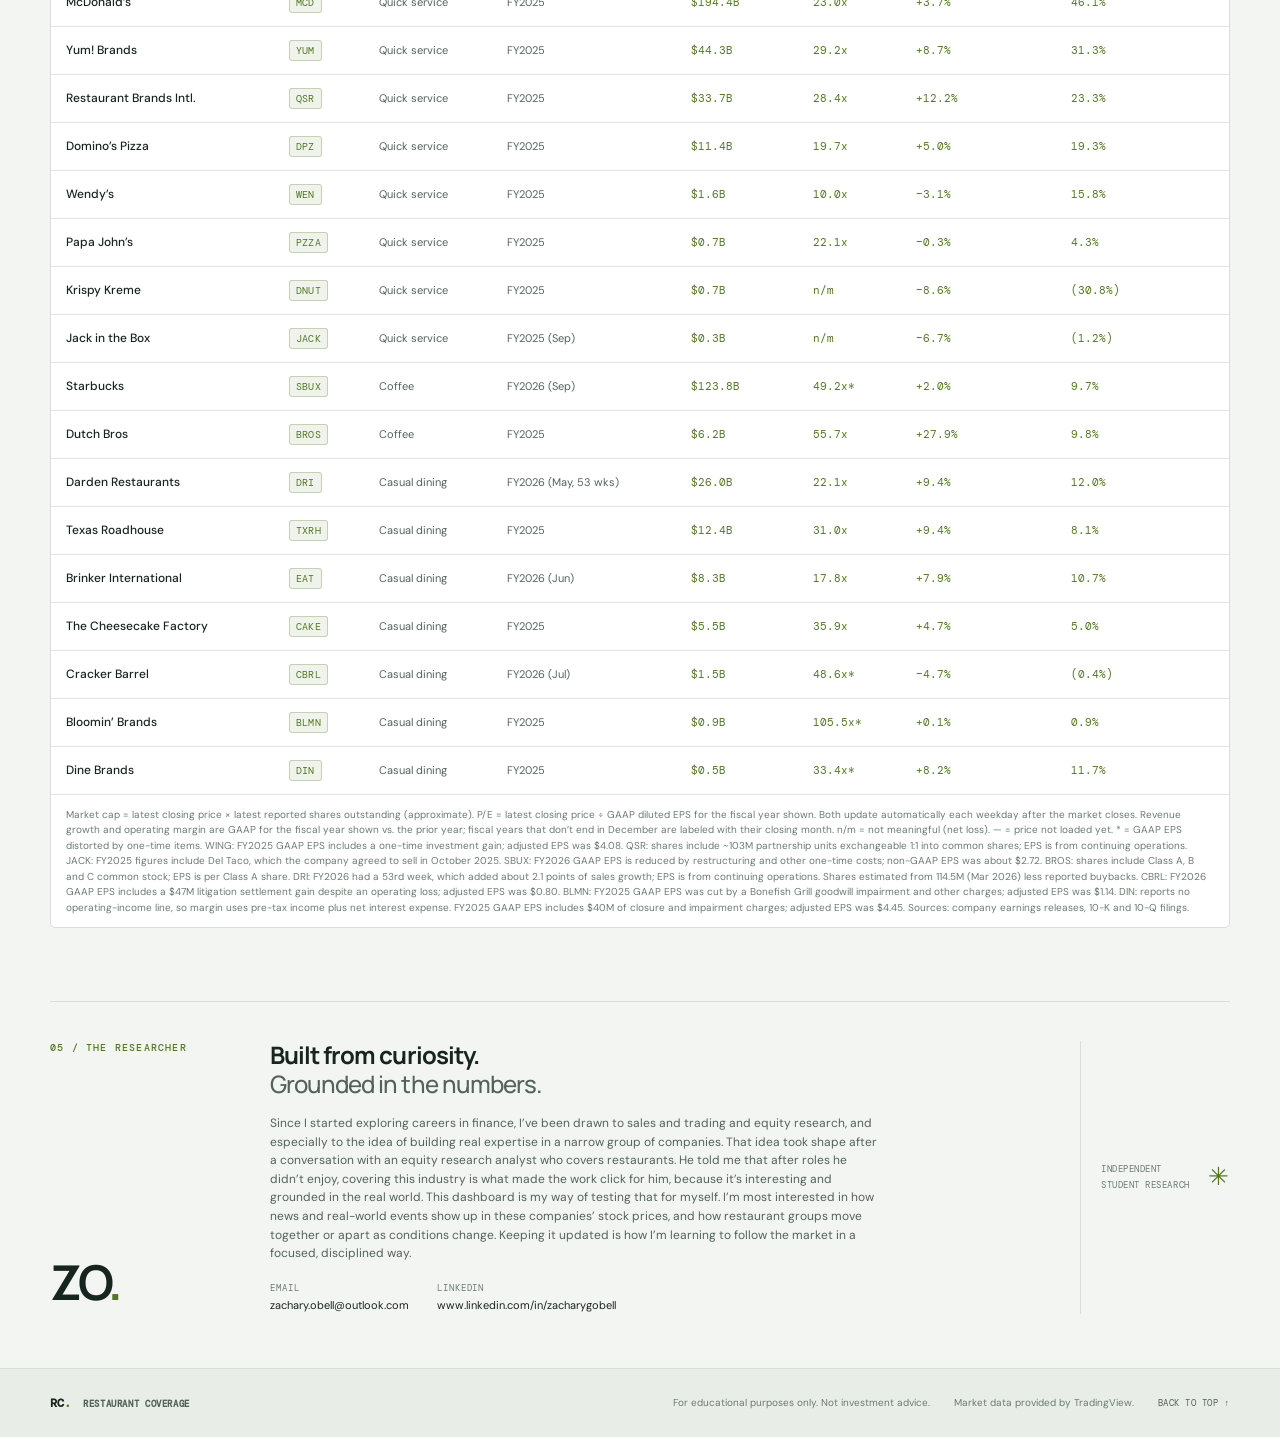
==== commit 55877868: "Update section caption for company monitor" ====
--- a/index.html
+++ b/index.html
@@ -63,7 +63,7 @@
     <section class="page-shell section-block" id="companies" aria-labelledby="companies-title">
       <div class="section-heading">
         <div><p class="eyebrow">02 / COMPANY MONITOR</p><h2 id="companies-title">Coverage universe</h2></div>
-        <p class="section-caption">Select any company to open its detailed market view. Analyst notes are yours to complete.</p>
+         <p class="section-caption">Select any company to open its detailed market view and full analyst note.</p>
       </div>
       <div id="coverage-segments"></div>
       <p class="widget-disclosure">Market widgets are provided by TradingView and require an internet connection. Quotes may be delayed.</p>
--- a/styles.css
+++ b/styles.css
@@ -107,8 +107,8 @@
 .company-card:hover { border-color: color-mix(in srgb, var(--accent) 55%, var(--line)); transform: translateY(-2px); box-shadow: var(--shadow); }
 .company-open { display: block; width: 100%; padding: 16px 17px 0; border: 0; background: transparent; color: inherit; text-align: left; cursor: pointer; }
 .card-head { display: flex; align-items: start; justify-content: space-between; gap: 14px; }
-.company-name { margin: 0 0 4px; font: 600 16px var(--display); letter-spacing: -.02em; }
-.card-meta { color: var(--muted); font-size: 11px; }
+.company-name { display: block; margin: 0 0 4px; font: 600 16px var(--display); letter-spacing: -.02em; }
+.card-meta { display: block; color: var(--muted); font-size: 11px; }
 .ticker-pill { display: inline-flex; padding: 4px 7px; color: var(--accent); background: color-mix(in srgb, var(--accent) 9%, transparent); border: 1px solid color-mix(in srgb, var(--accent) 27%, transparent); border-radius: 3px; font: 10px var(--mono); letter-spacing: .03em; }
 .card-chevron { color: var(--faint); font-size: 18px; transition: color .15s, transform .15s; }
 .company-open:hover .card-chevron { color: var(--accent); transform: translateX(3px); }
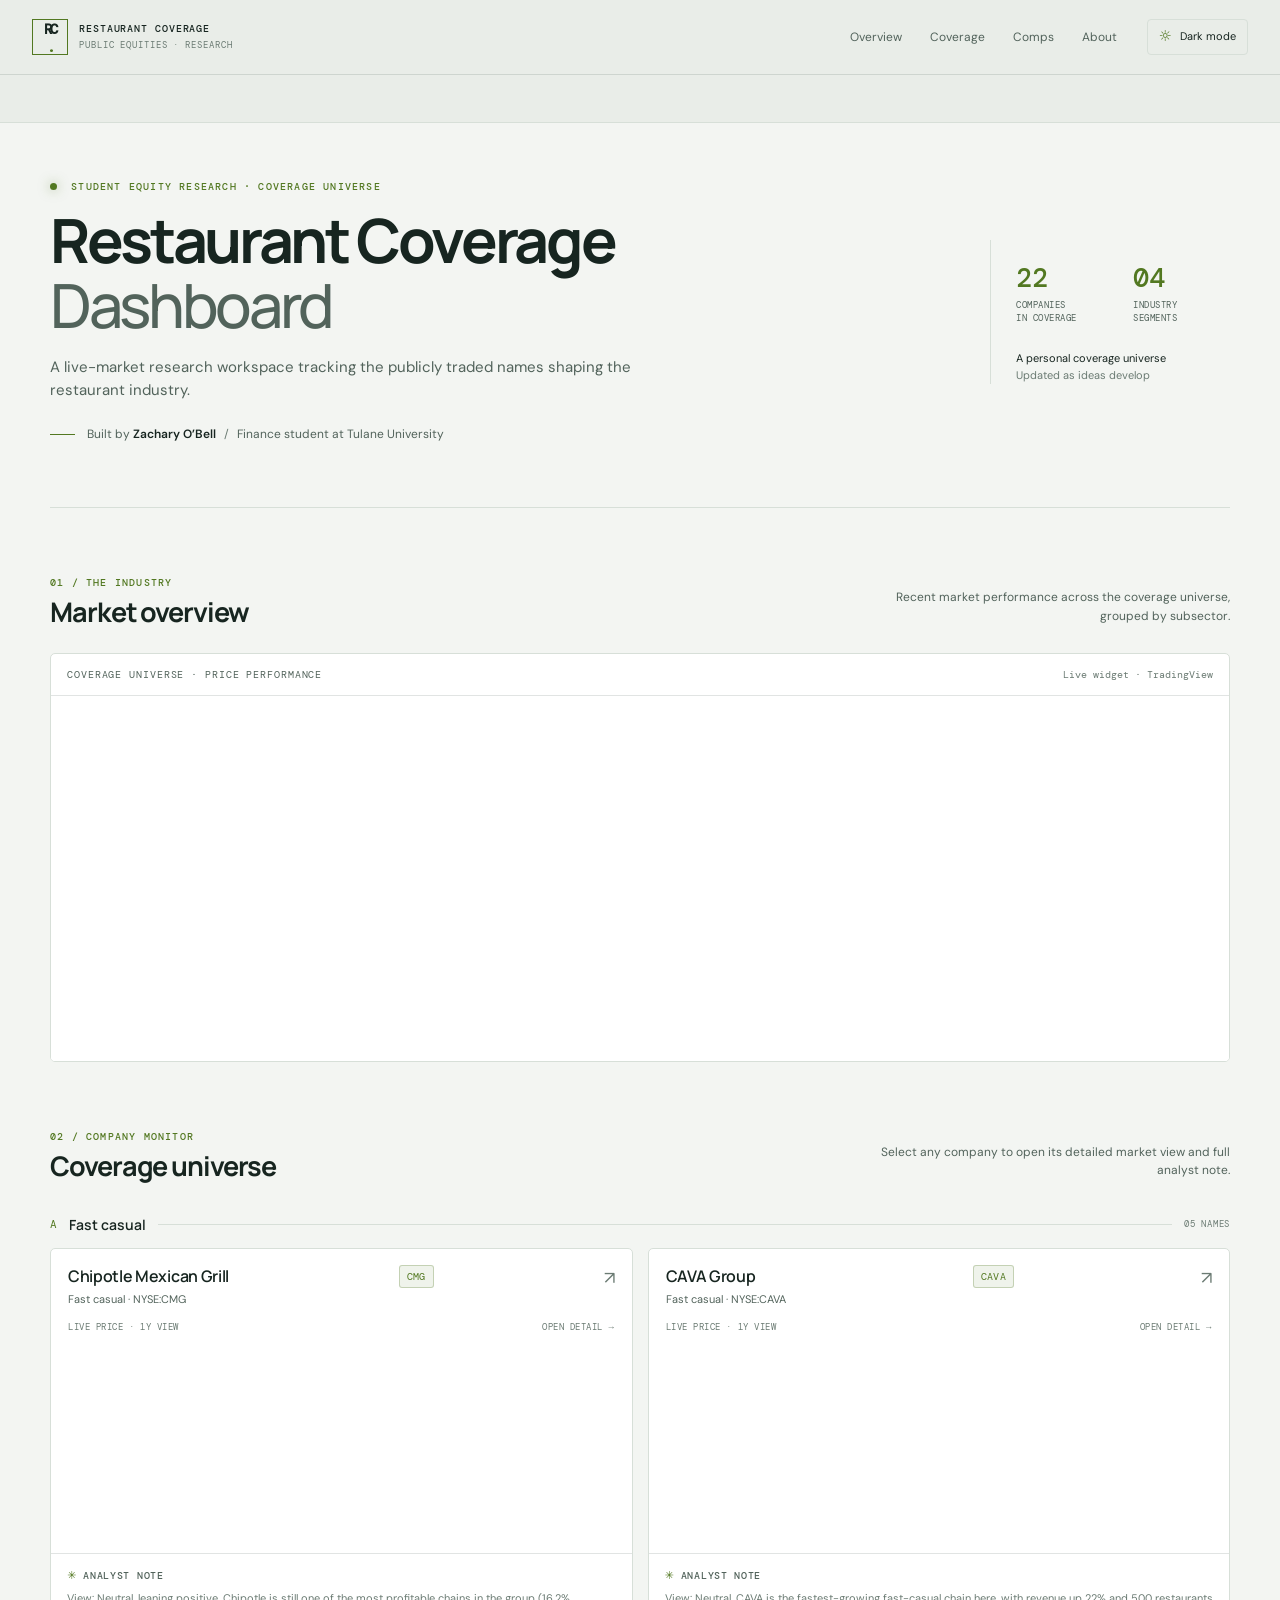
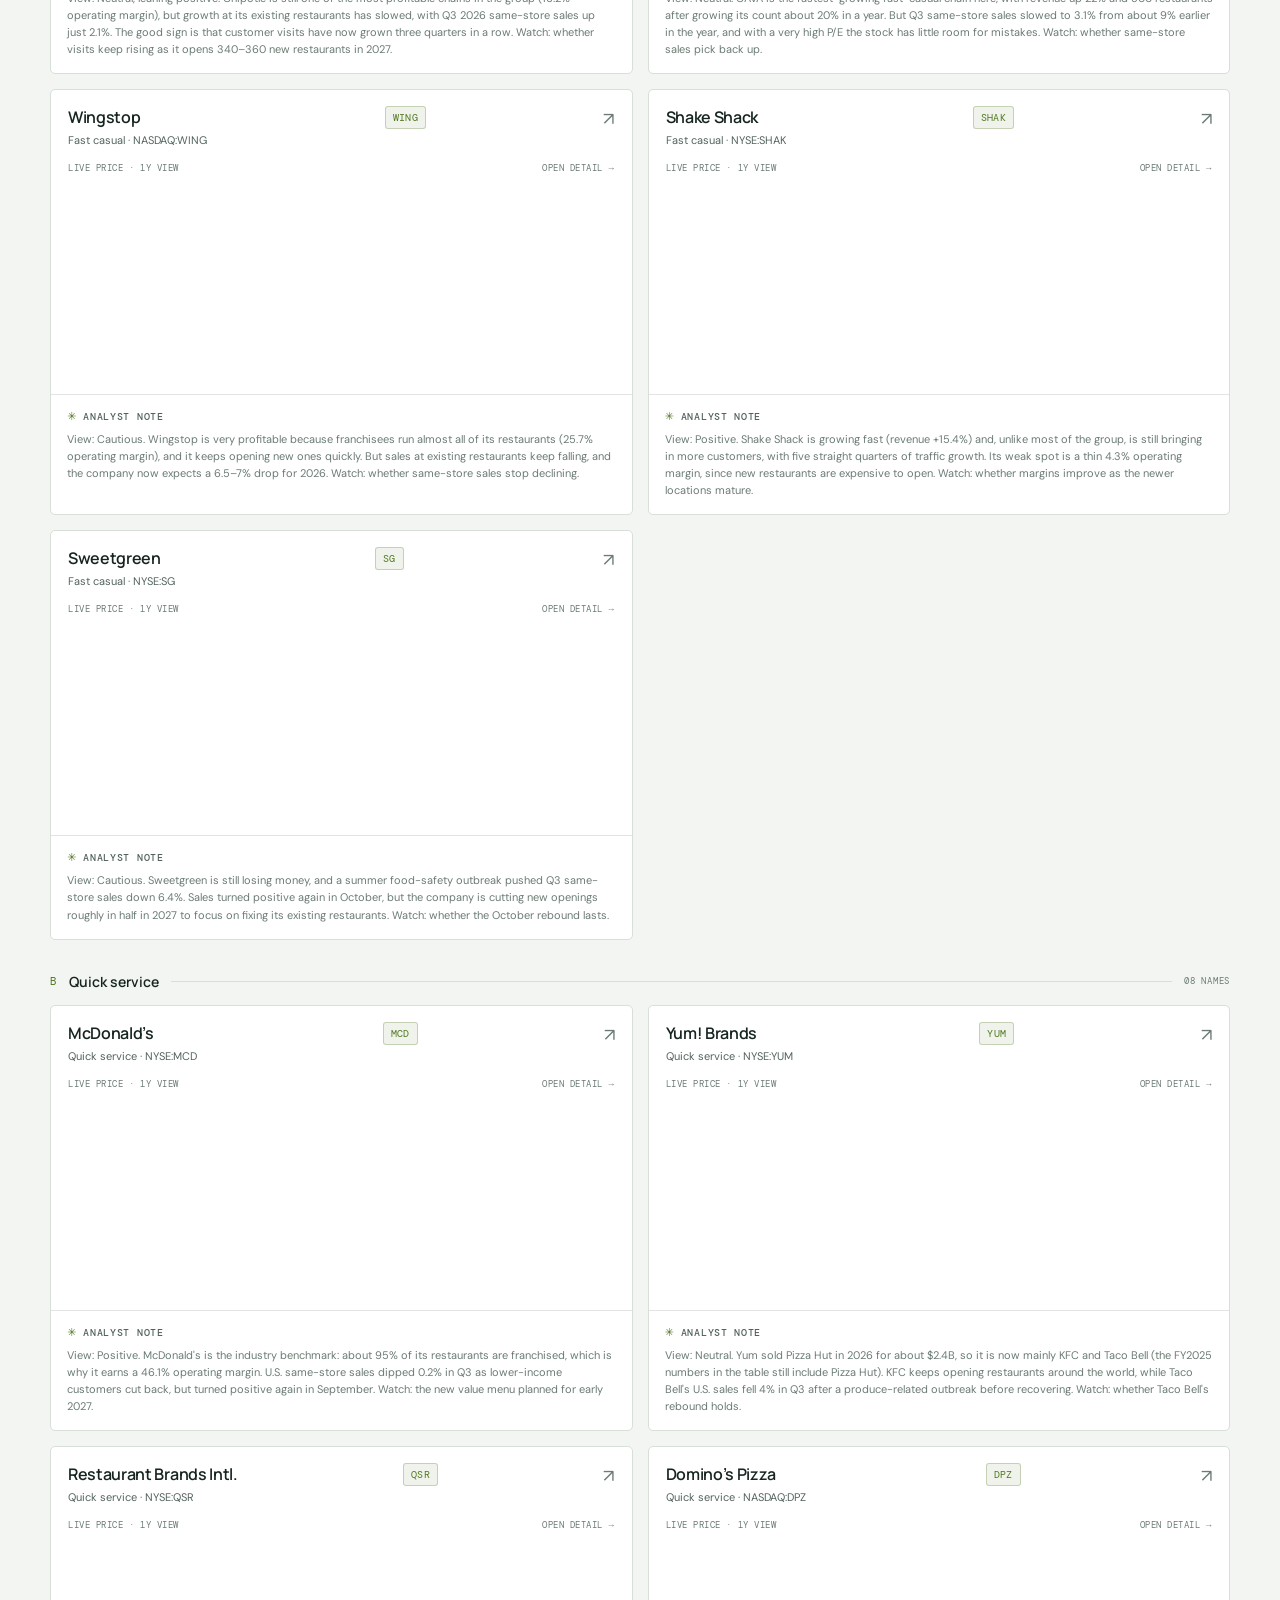
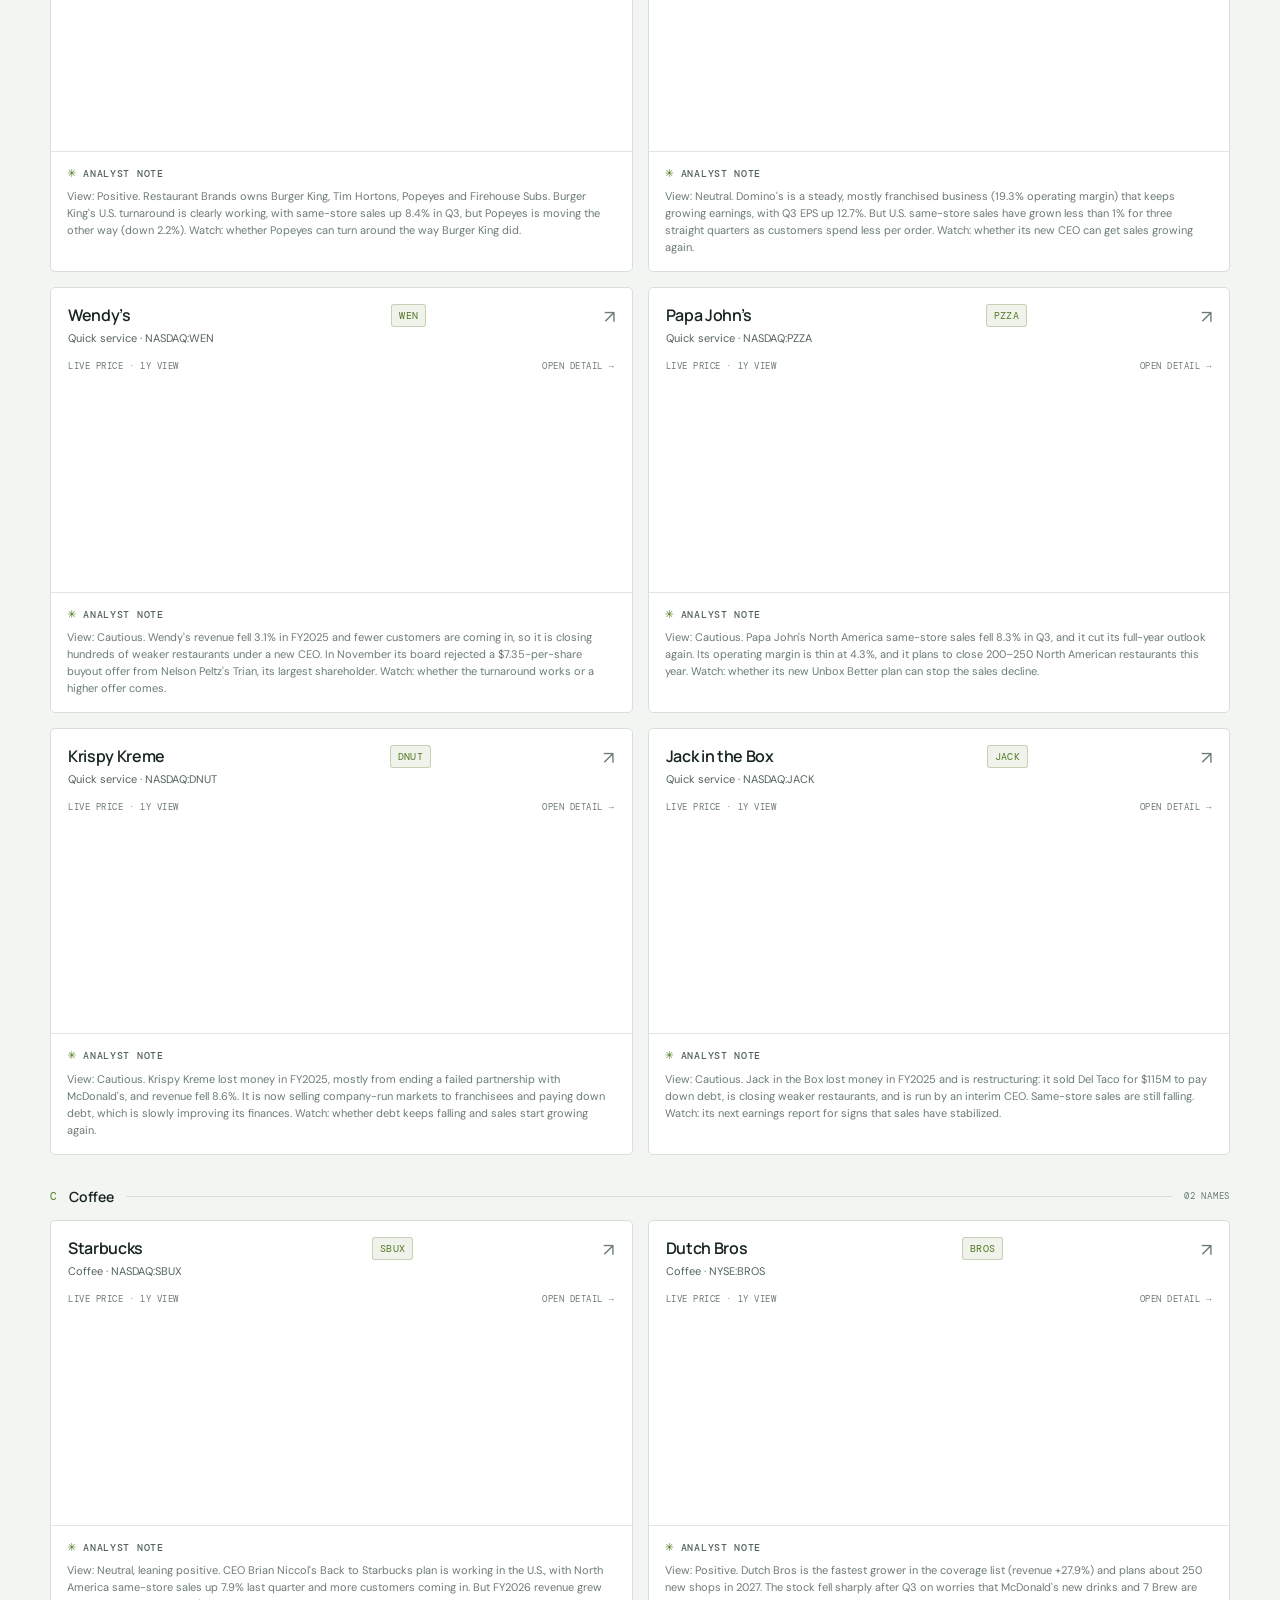
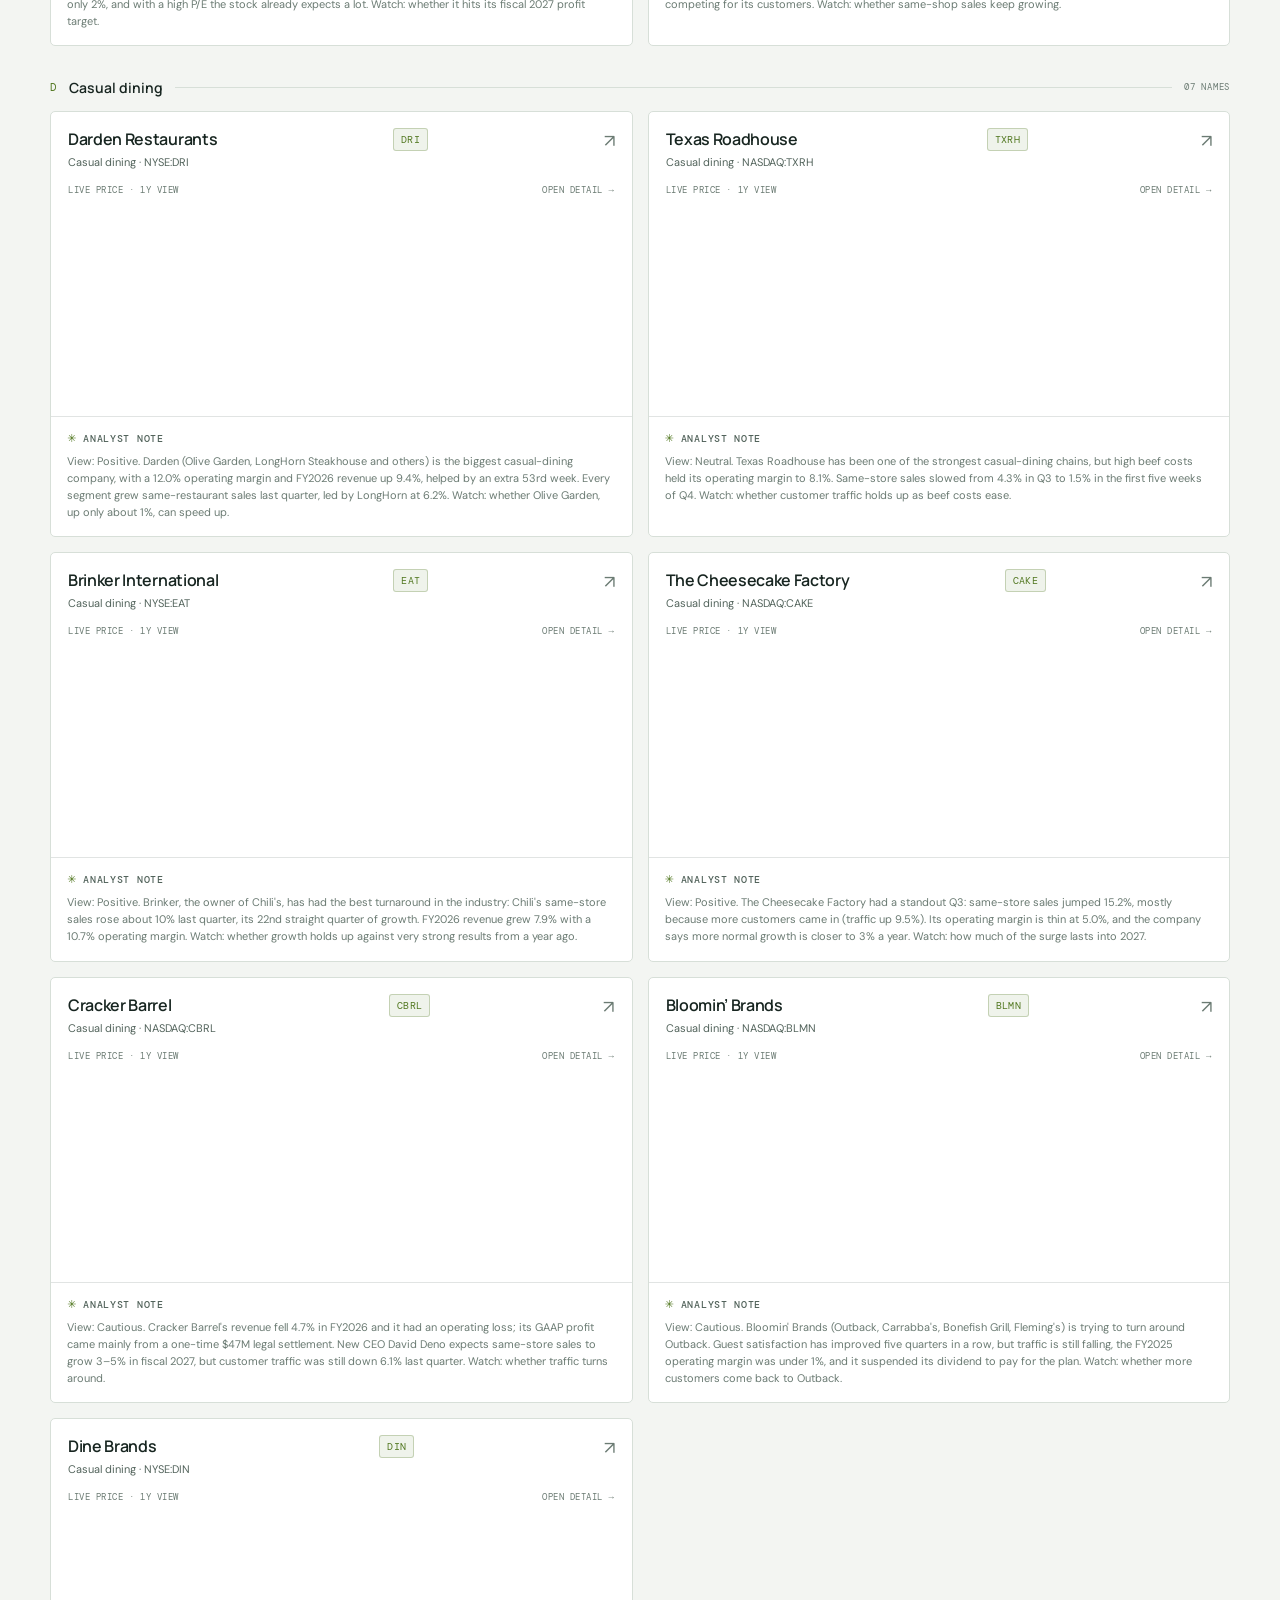
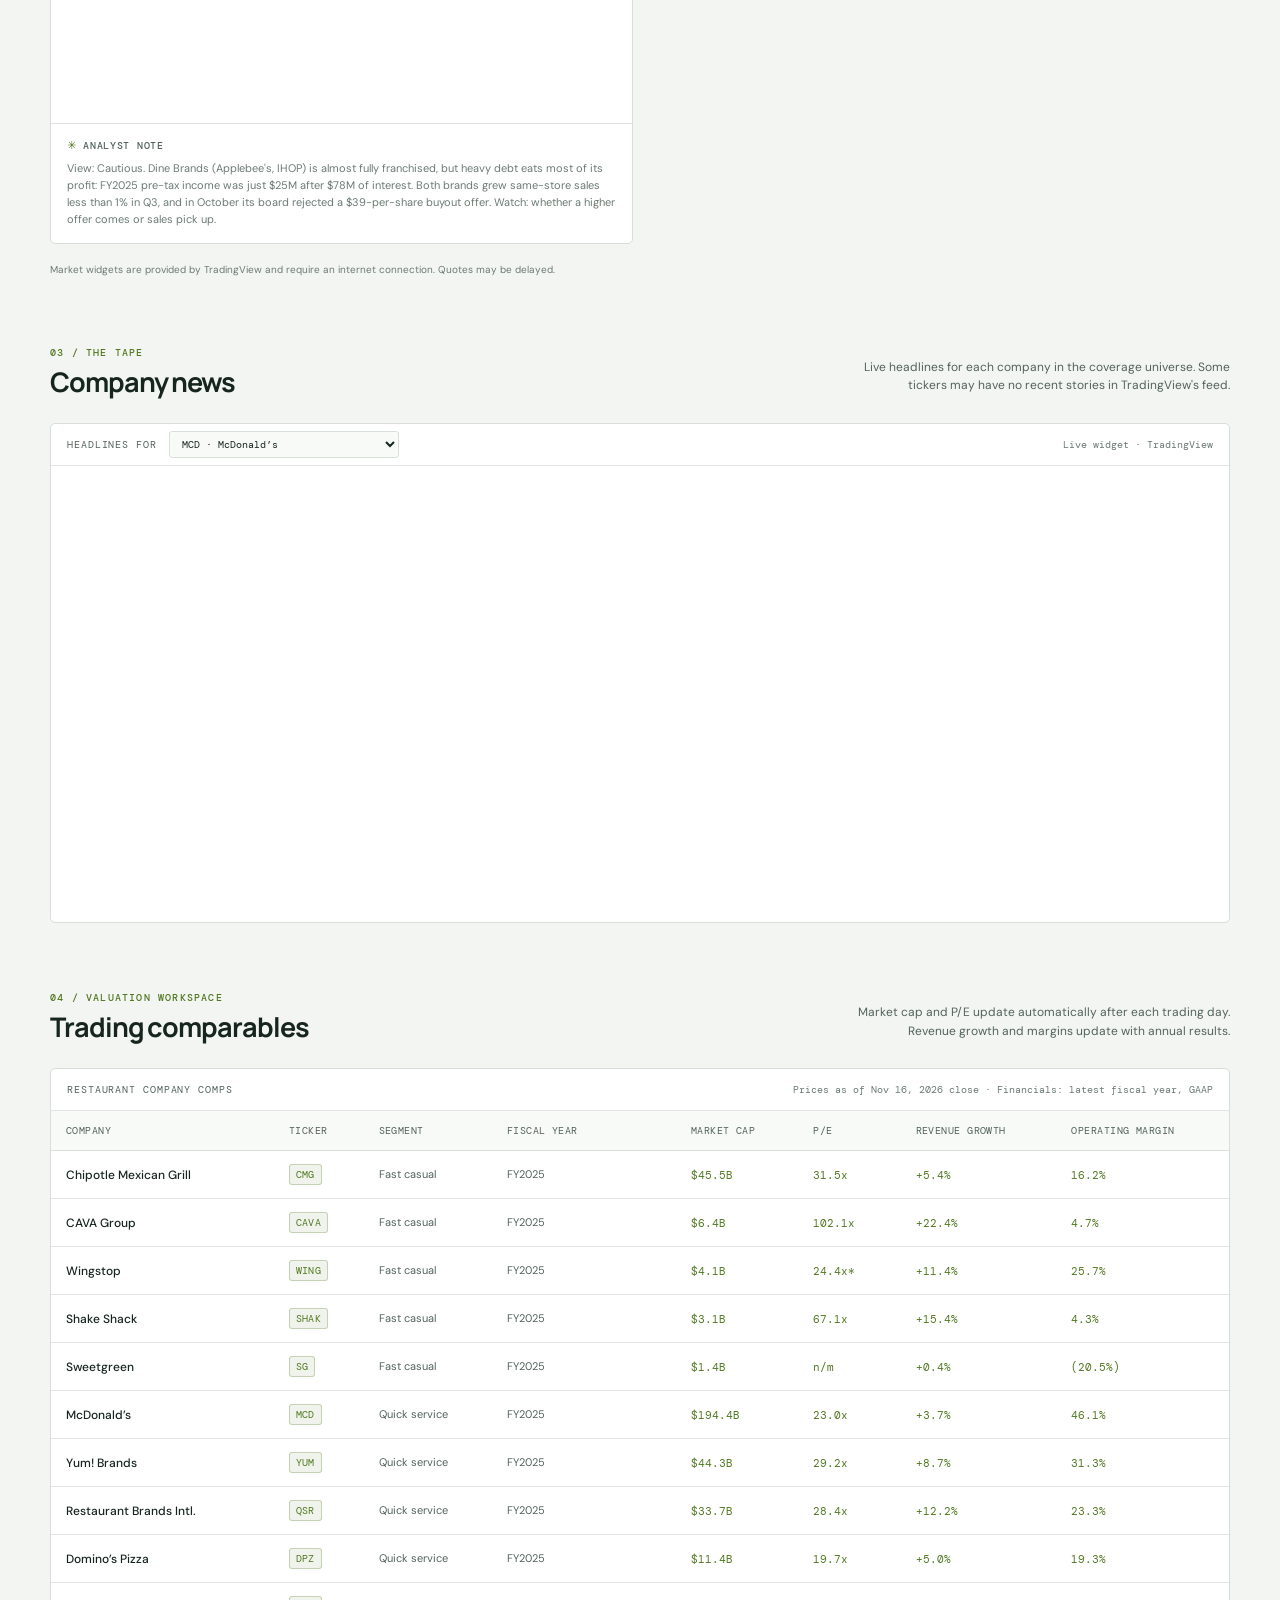
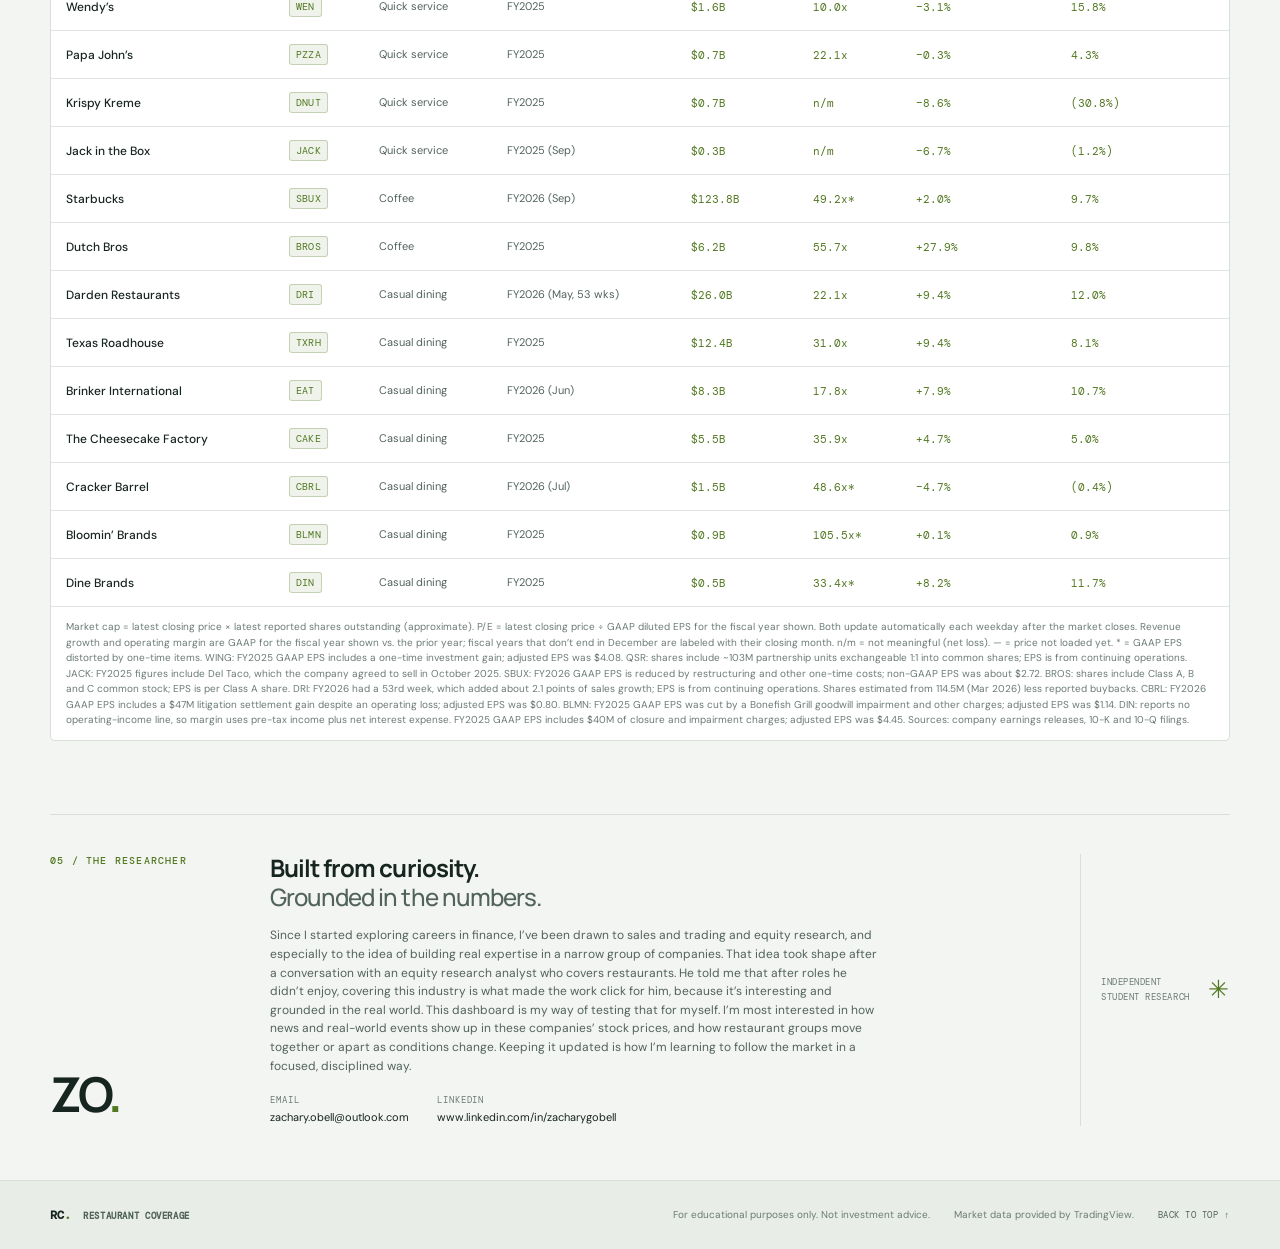
==== commit 287406b2: "Add meta tags for Open Graph and Twitter Added Open Graph and Twitter meta tags for better sharing." ====
--- a/index.html
+++ b/index.html
@@ -6,6 +6,12 @@
   <meta name="theme-color" content="#101a24">
   <meta name="description" content="A student-built equity research dashboard following publicly traded restaurant companies.">
   <title>Restaurant Coverage Dashboard | Zachary O'Bell</title>
+    <meta property="og:title" content="Restaurant Coverage Dashboard">
+    <meta property="og:description" content="A student-built equity research dashboard following publicly traded restaurant companies.">
+    <meta property="og:url" content="https://zach-obell.github.io/restaurant-dashboard/">
+    <meta property="og:type" content="website">
+    <meta property="og:image" content="https://zach-obell.github.io/restaurant-dashboard/preview.png">
+    <meta name="twitter:card" content="summary_large_image">
   <link rel="preconnect" href="https://s3.tradingview.com" crossorigin>
   <link rel="preconnect" href="https://www.tradingview.com" crossorigin>
   <link rel="stylesheet" href="styles.css">
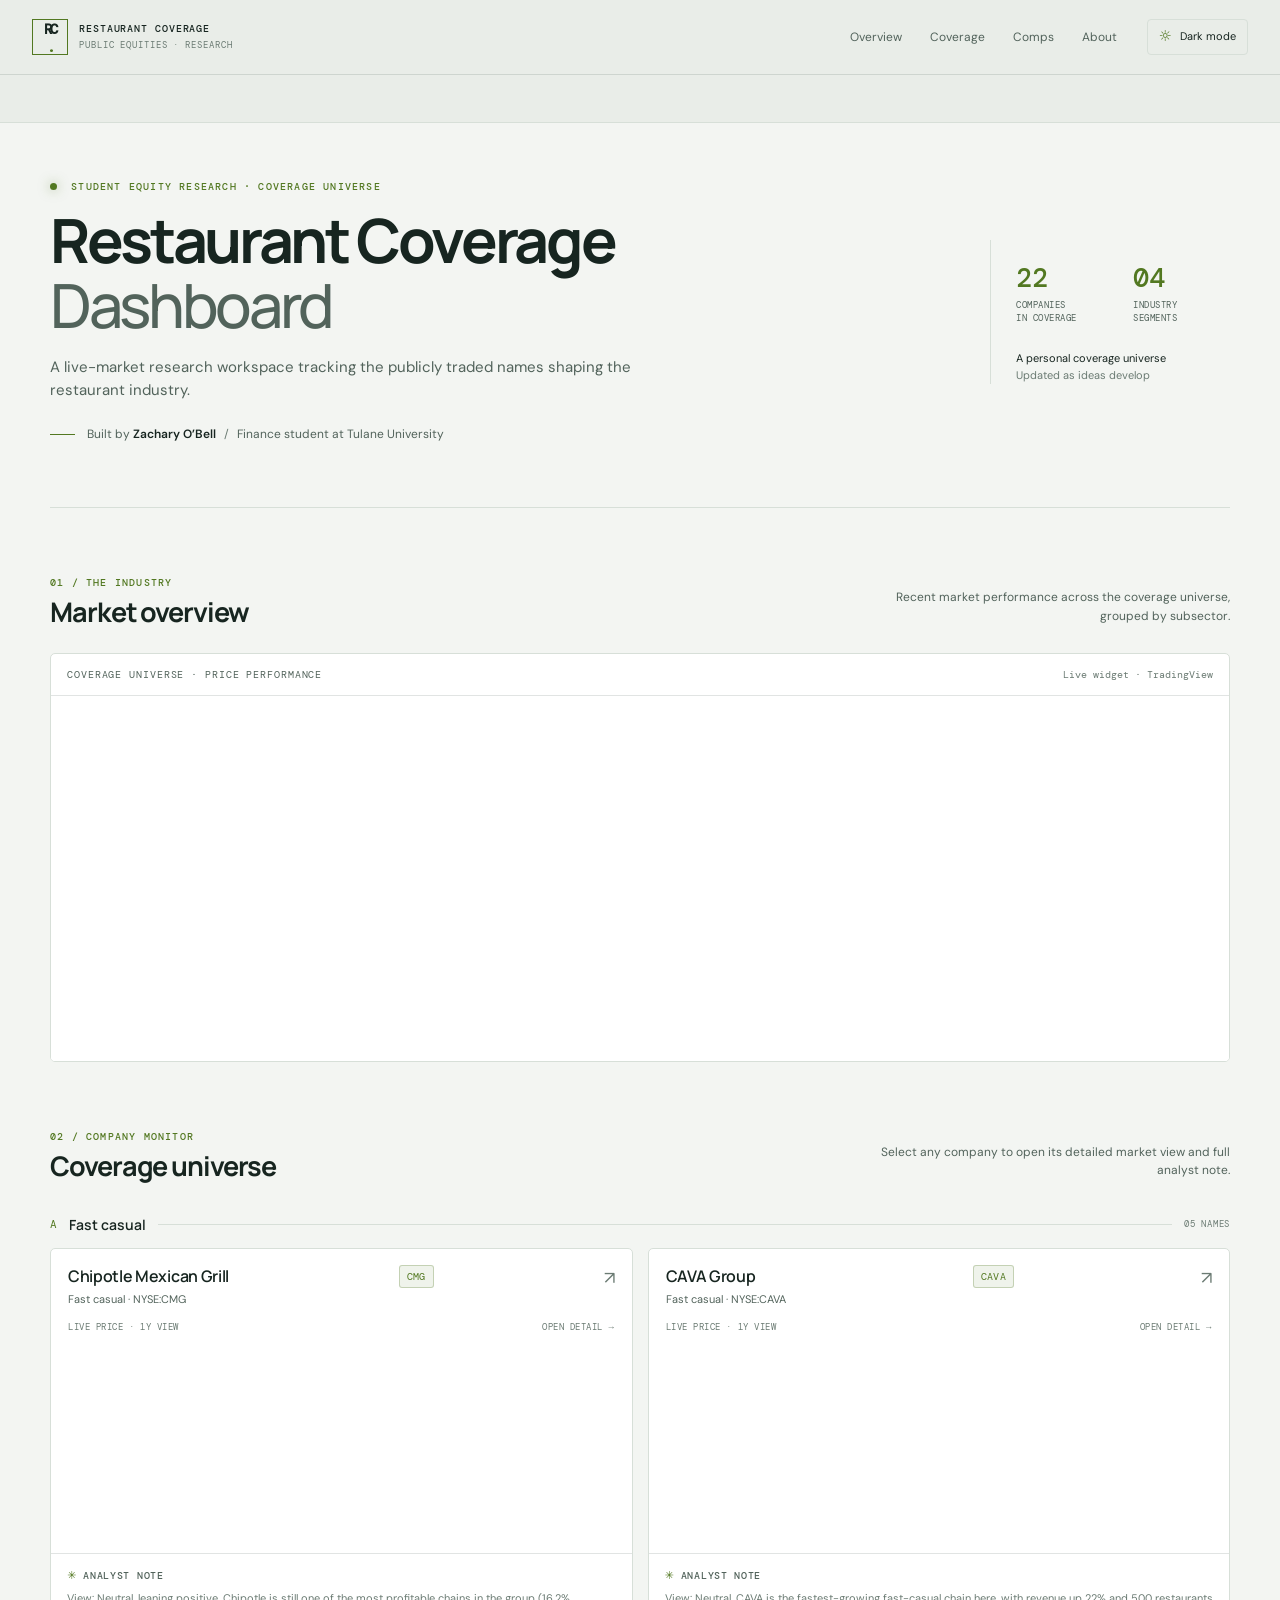
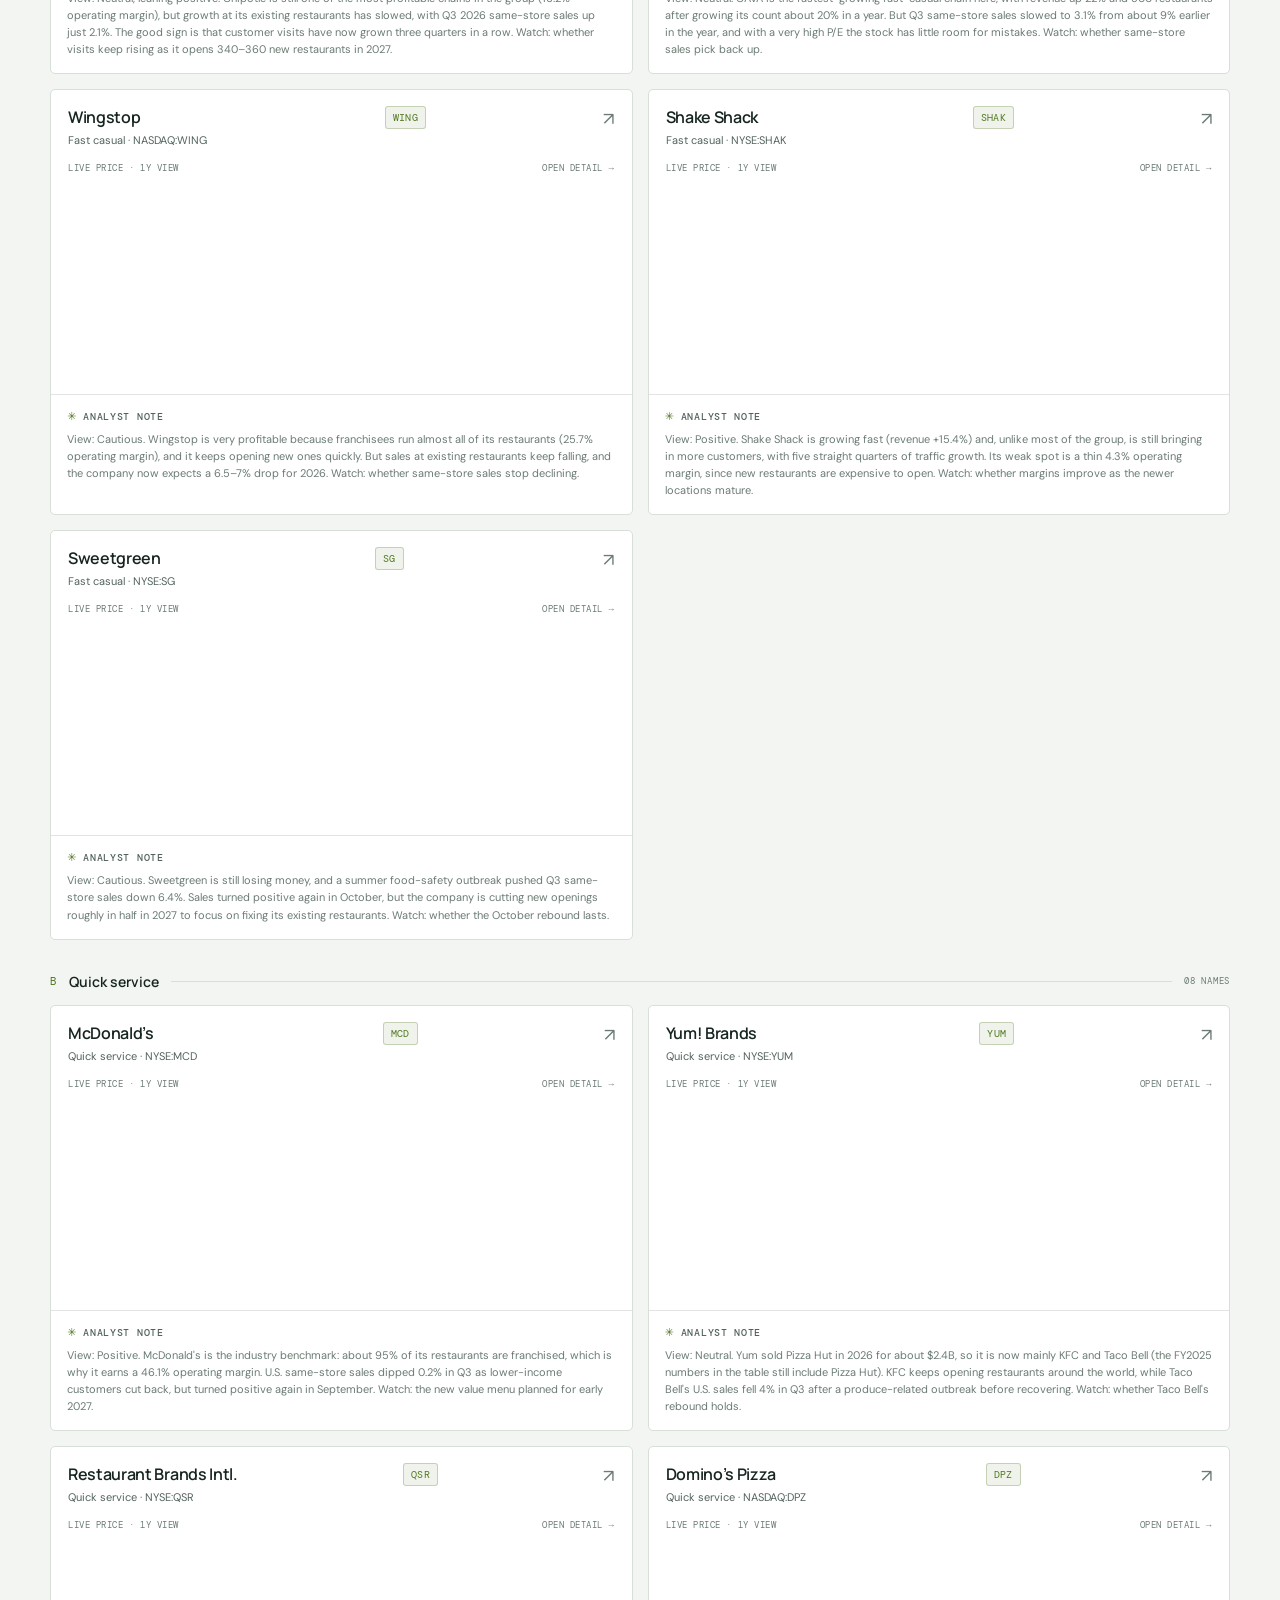
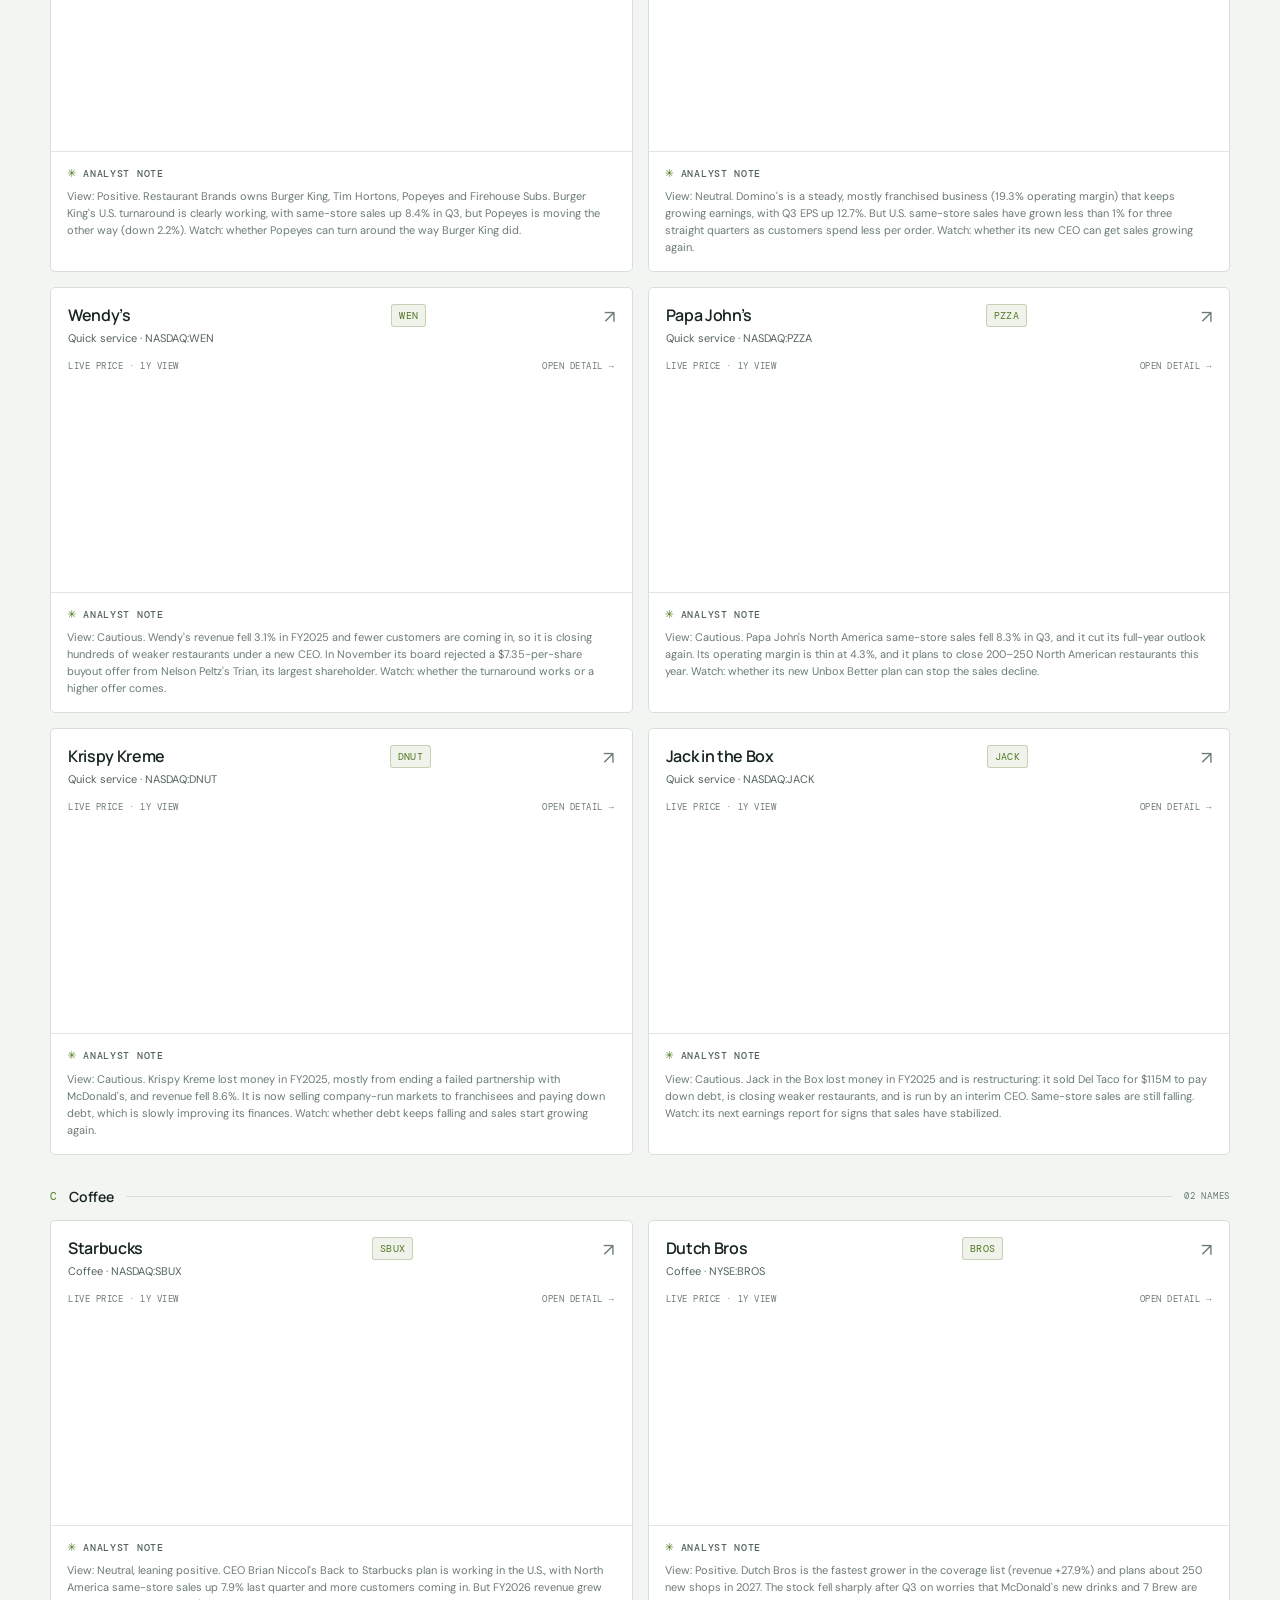
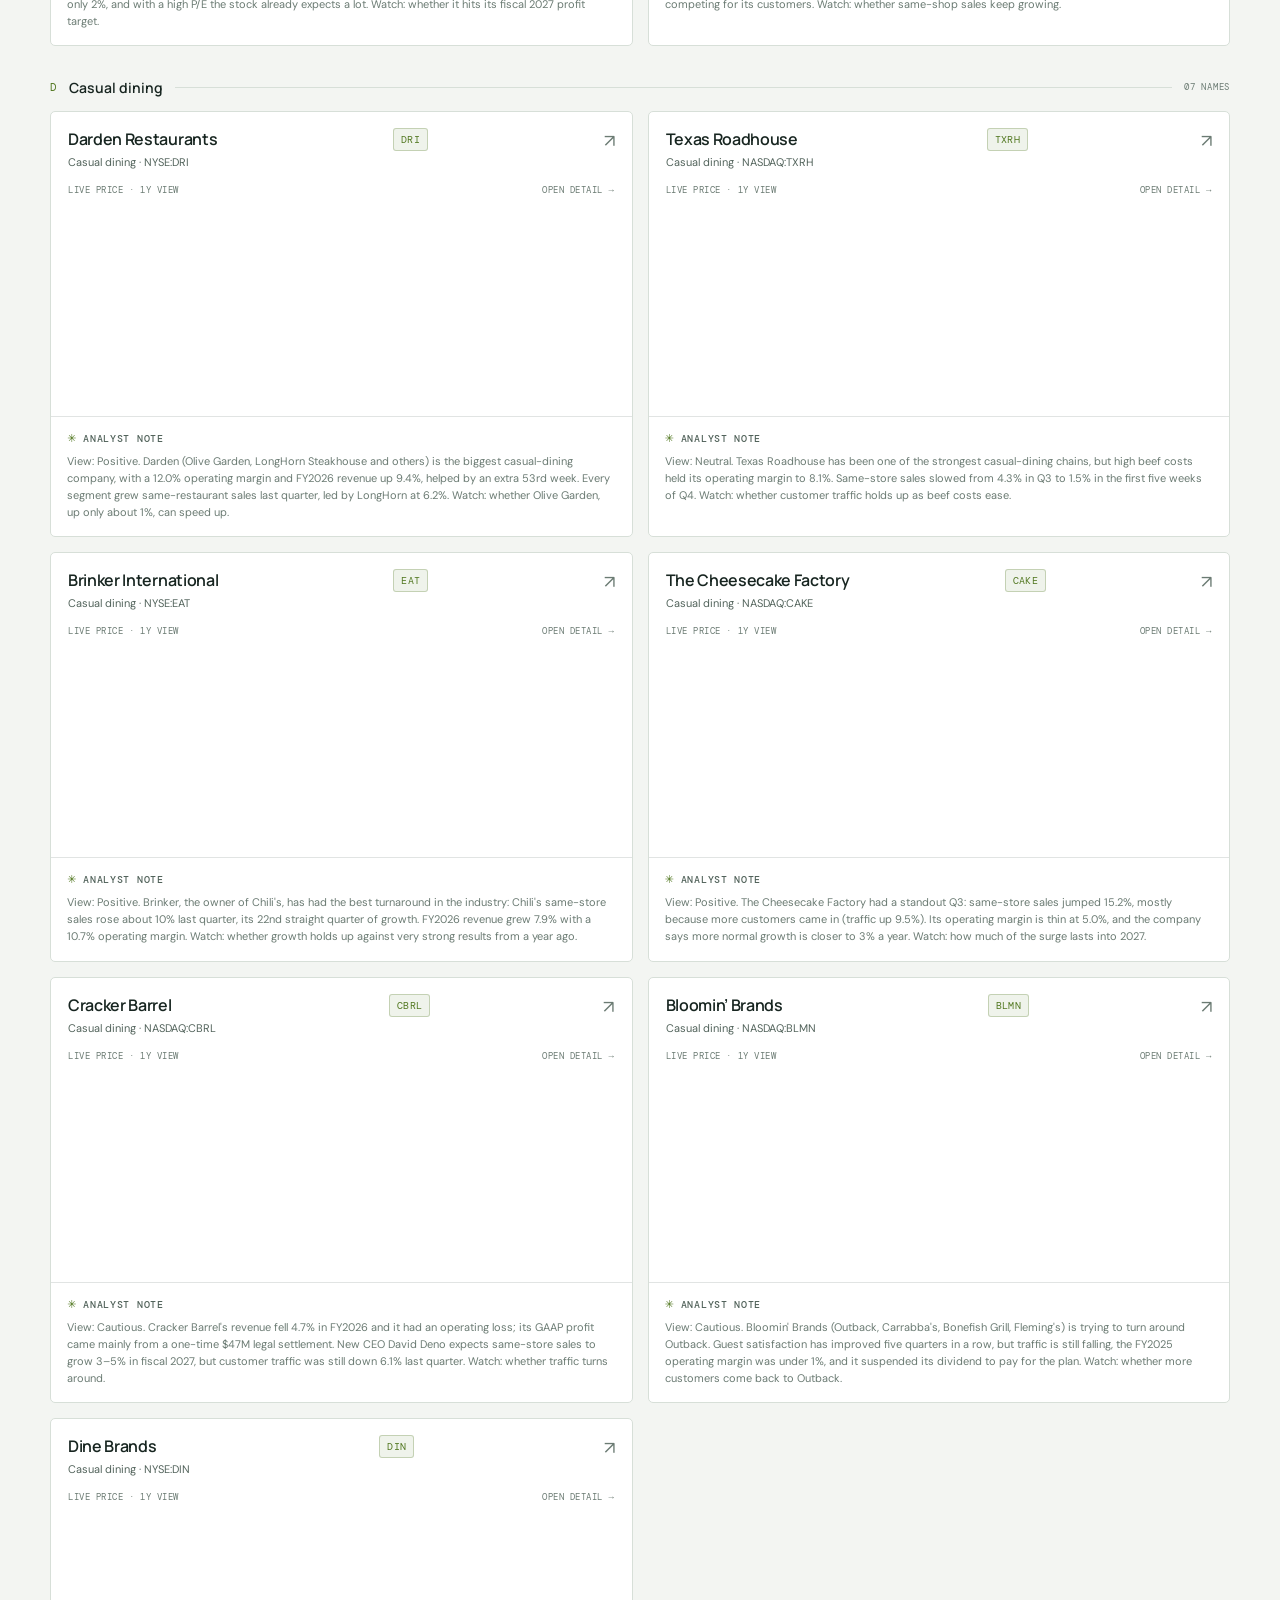
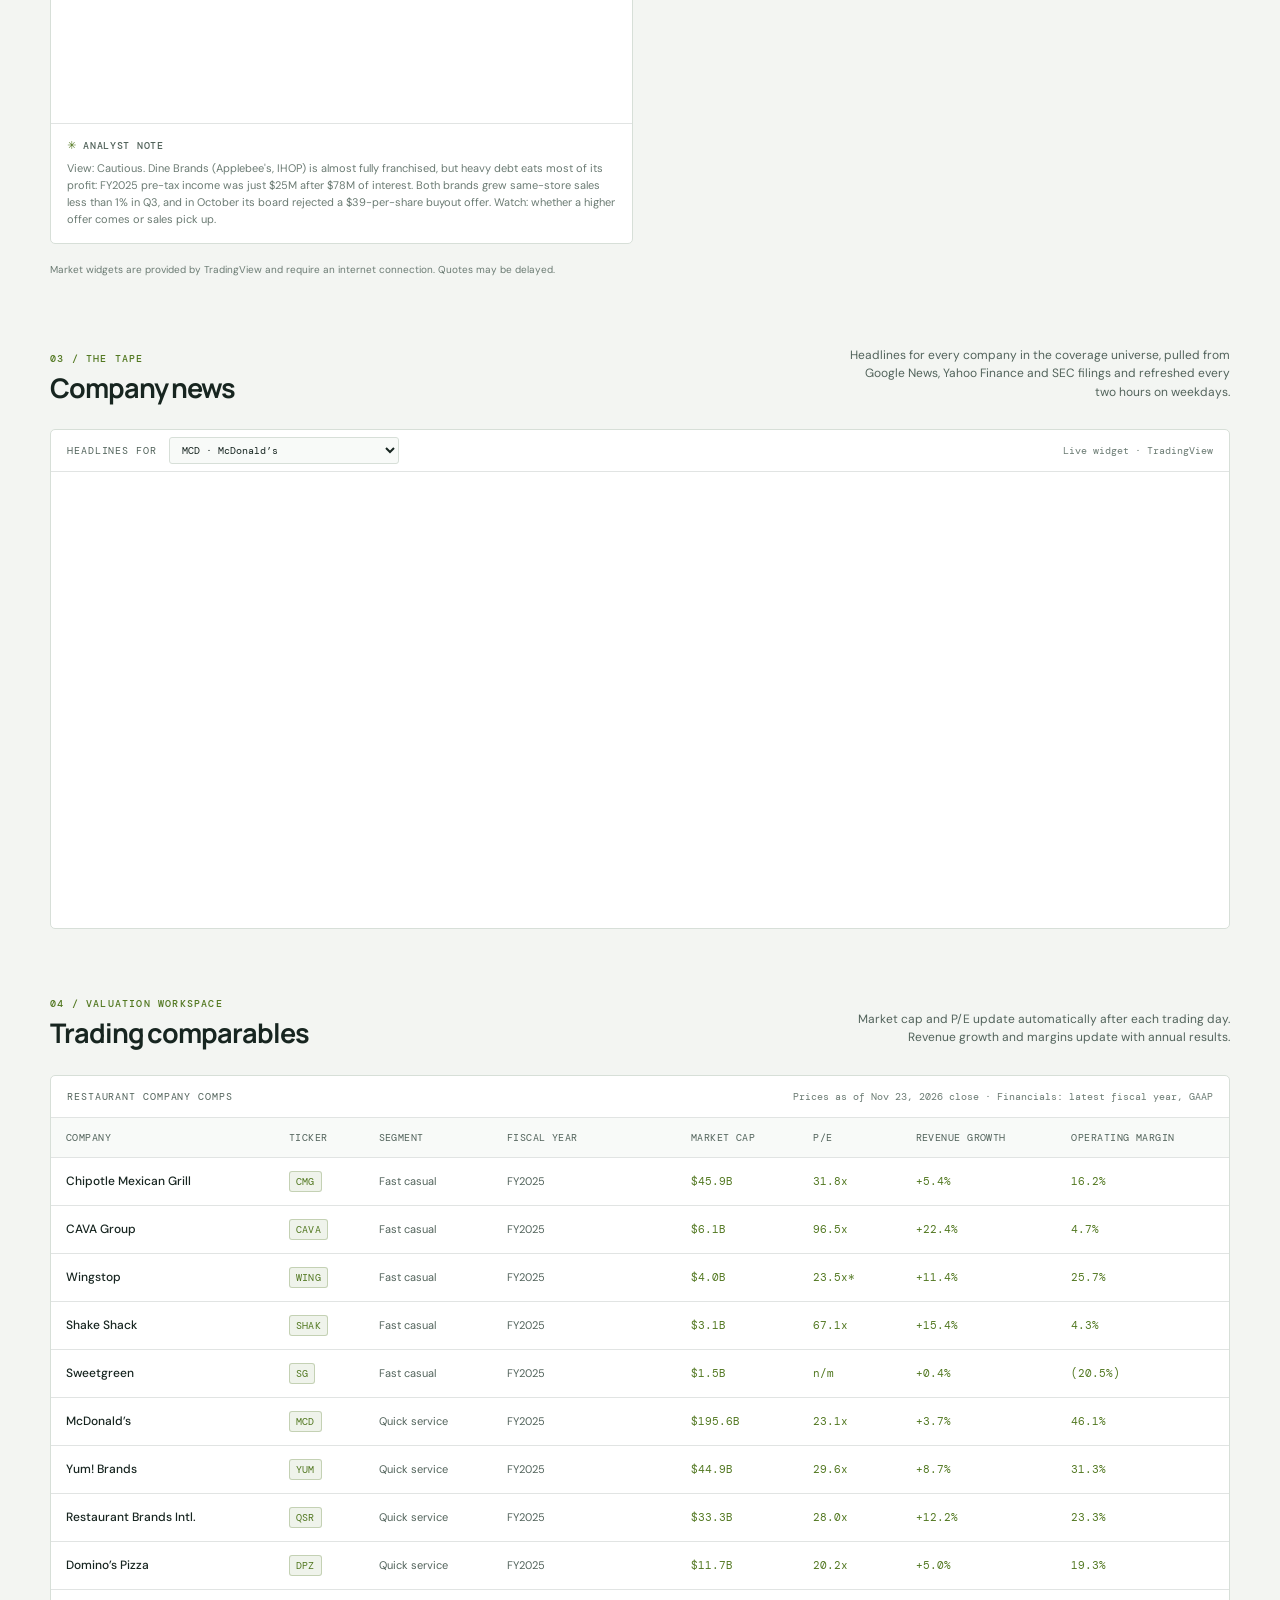
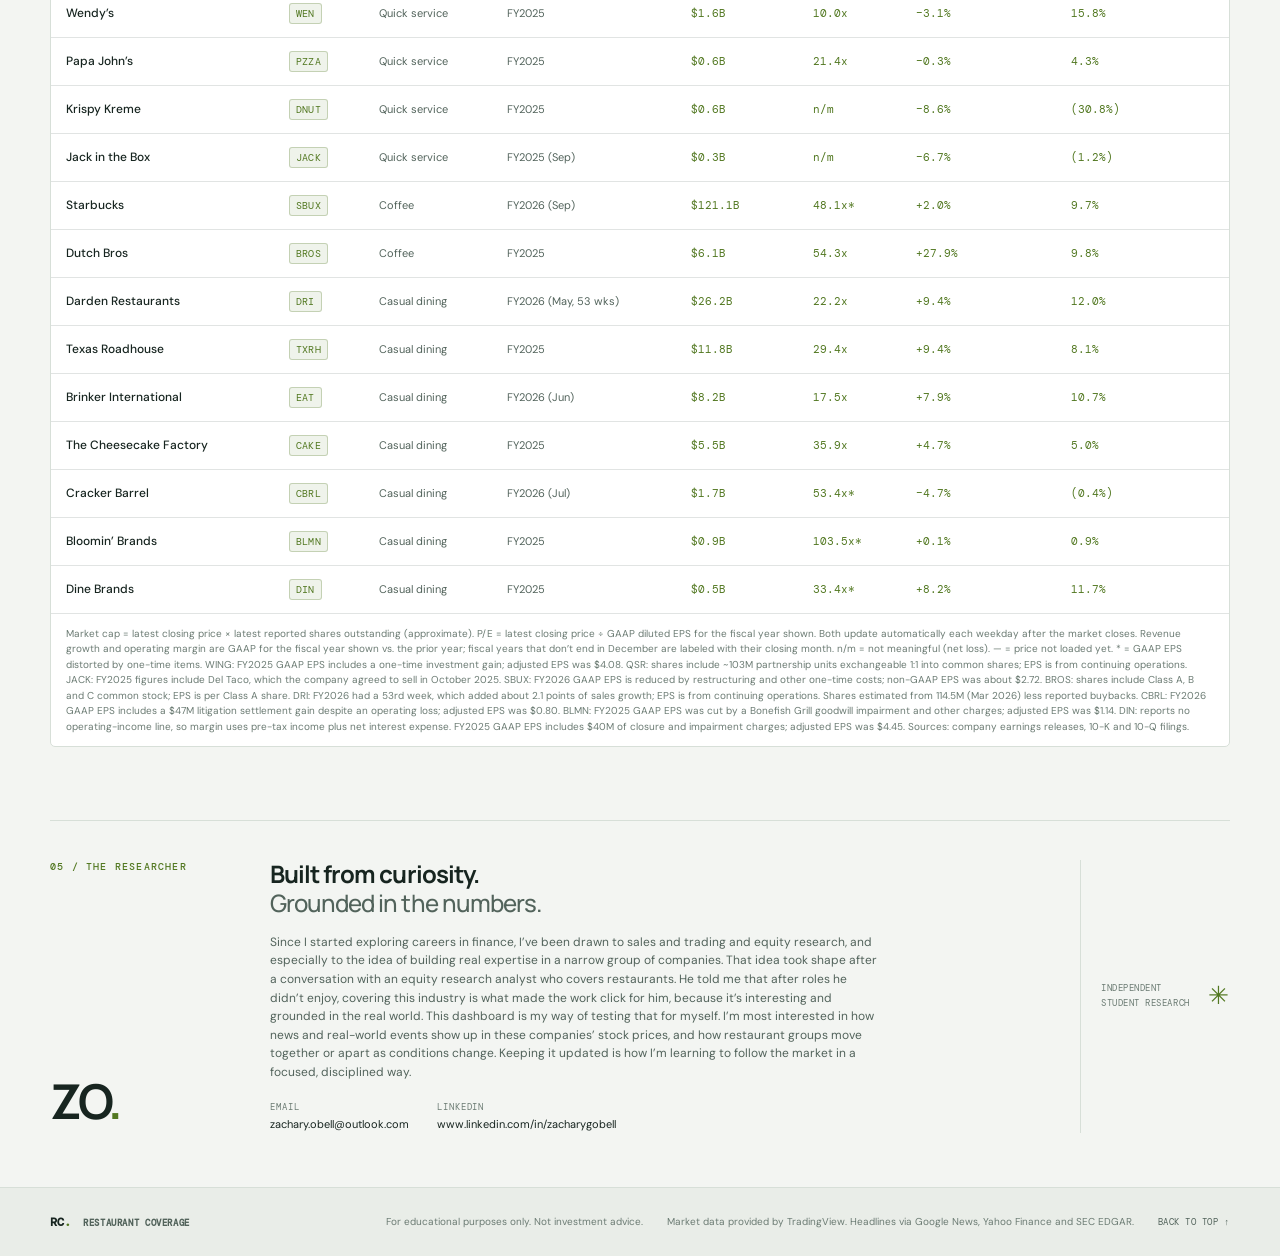
==== commit 67ebb949: "Rename index (3).html to index.html" ====
--- a/index.html
+++ b/index.html
@@ -78,13 +78,13 @@
     <section class="page-shell section-block" id="news" aria-labelledby="news-title">
       <div class="section-heading">
         <div><p class="eyebrow">03 / THE TAPE</p><h2 id="news-title">Company news</h2></div>
-        <p class="section-caption">Live headlines for each company in the coverage universe. Some tickers may have no recent stories in TradingView's feed.</p>
+        <p class="section-caption">Headlines for every company in the coverage universe, pulled from Google News, Yahoo Finance and SEC filings and refreshed every two hours on weekdays.</p>
       </div>
       <div class="panel news-panel">
         <div class="panel-topline news-controls">
           <label for="news-symbol" class="panel-label">HEADLINES FOR</label>
           <select id="news-symbol" class="symbol-select" aria-label="Choose a company for news headlines"></select>
-          <span class="panel-meta">Live widget · TradingView</span>
+          <span class="panel-meta" id="news-source-meta">Loading…</span>
         </div>
         <div class="widget-slot news-widget" id="news-timeline" aria-label="Selected company news timeline"></div>
       </div>
@@ -119,7 +119,7 @@
     </section>
   </main>
 
-  <footer class="site-footer"><div class="page-shell footer-inner"><a class="footer-brand" href="#top">RC<span>.</span> <span>RESTAURANT COVERAGE</span></a><p>For educational purposes only. Not investment advice.</p><p>Market data provided by TradingView.</p><a class="back-top" href="#top">BACK TO TOP ↑</a></div></footer>
+  <footer class="site-footer"><div class="page-shell footer-inner"><a class="footer-brand" href="#top">RC<span>.</span> <span>RESTAURANT COVERAGE</span></a><p>For educational purposes only. Not investment advice.</p><p>Market data provided by TradingView. Headlines via Google News, Yahoo Finance and SEC EDGAR.</p><a class="back-top" href="#top">BACK TO TOP ↑</a></div></footer>
 
   <dialog class="company-dialog" id="company-dialog" aria-labelledby="dialog-title">
     <div class="dialog-header"><div><p class="eyebrow" id="dialog-eyebrow">COMPANY DETAIL</p><h2 id="dialog-title">Company detail</h2><p class="dialog-subtitle" id="dialog-subtitle"></p></div><button class="dialog-close" id="dialog-close" type="button" aria-label="Close company details">×</button></div>
--- a/styles.css
+++ b/styles.css
@@ -129,6 +129,13 @@
 .symbol-select { padding: 5px 26px 5px 8px; border: 1px solid var(--line); border-radius: 3px; color: var(--text); background: var(--surface-raised); font: 10px var(--mono); }
 .news-controls .panel-meta { margin-left: auto; }
 .news-widget { min-height: 450px; }
+.news-list { list-style: none; margin: 0; padding: 0; max-height: 450px; overflow-y: auto; overscroll-behavior: contain; }
+.news-item { padding: 12px 16px; border-bottom: 1px solid var(--line-soft); }
+.news-item:last-child { border-bottom: 0; }
+.news-headline { display: block; color: var(--text); font-size: 13px; font-weight: 500; line-height: 1.45; text-decoration: none; }
+.news-headline:hover, .news-headline:focus-visible { color: var(--accent); text-decoration: underline; }
+.news-meta { display: flex; align-items: center; gap: 7px; margin-top: 4px; color: var(--faint); font: 10px var(--mono); letter-spacing: .03em; }
+.news-tag { padding: 1px 5px; border: 1px solid var(--teal); border-radius: 2px; color: var(--teal); font-size: 9px; letter-spacing: .06em; }
 .table-panel { overflow: hidden; }
 .table-scroll { overflow-x: auto; overscroll-behavior-inline: contain; }
 table { width: 100%; min-width: 820px; border-collapse: collapse; text-align: left; }
